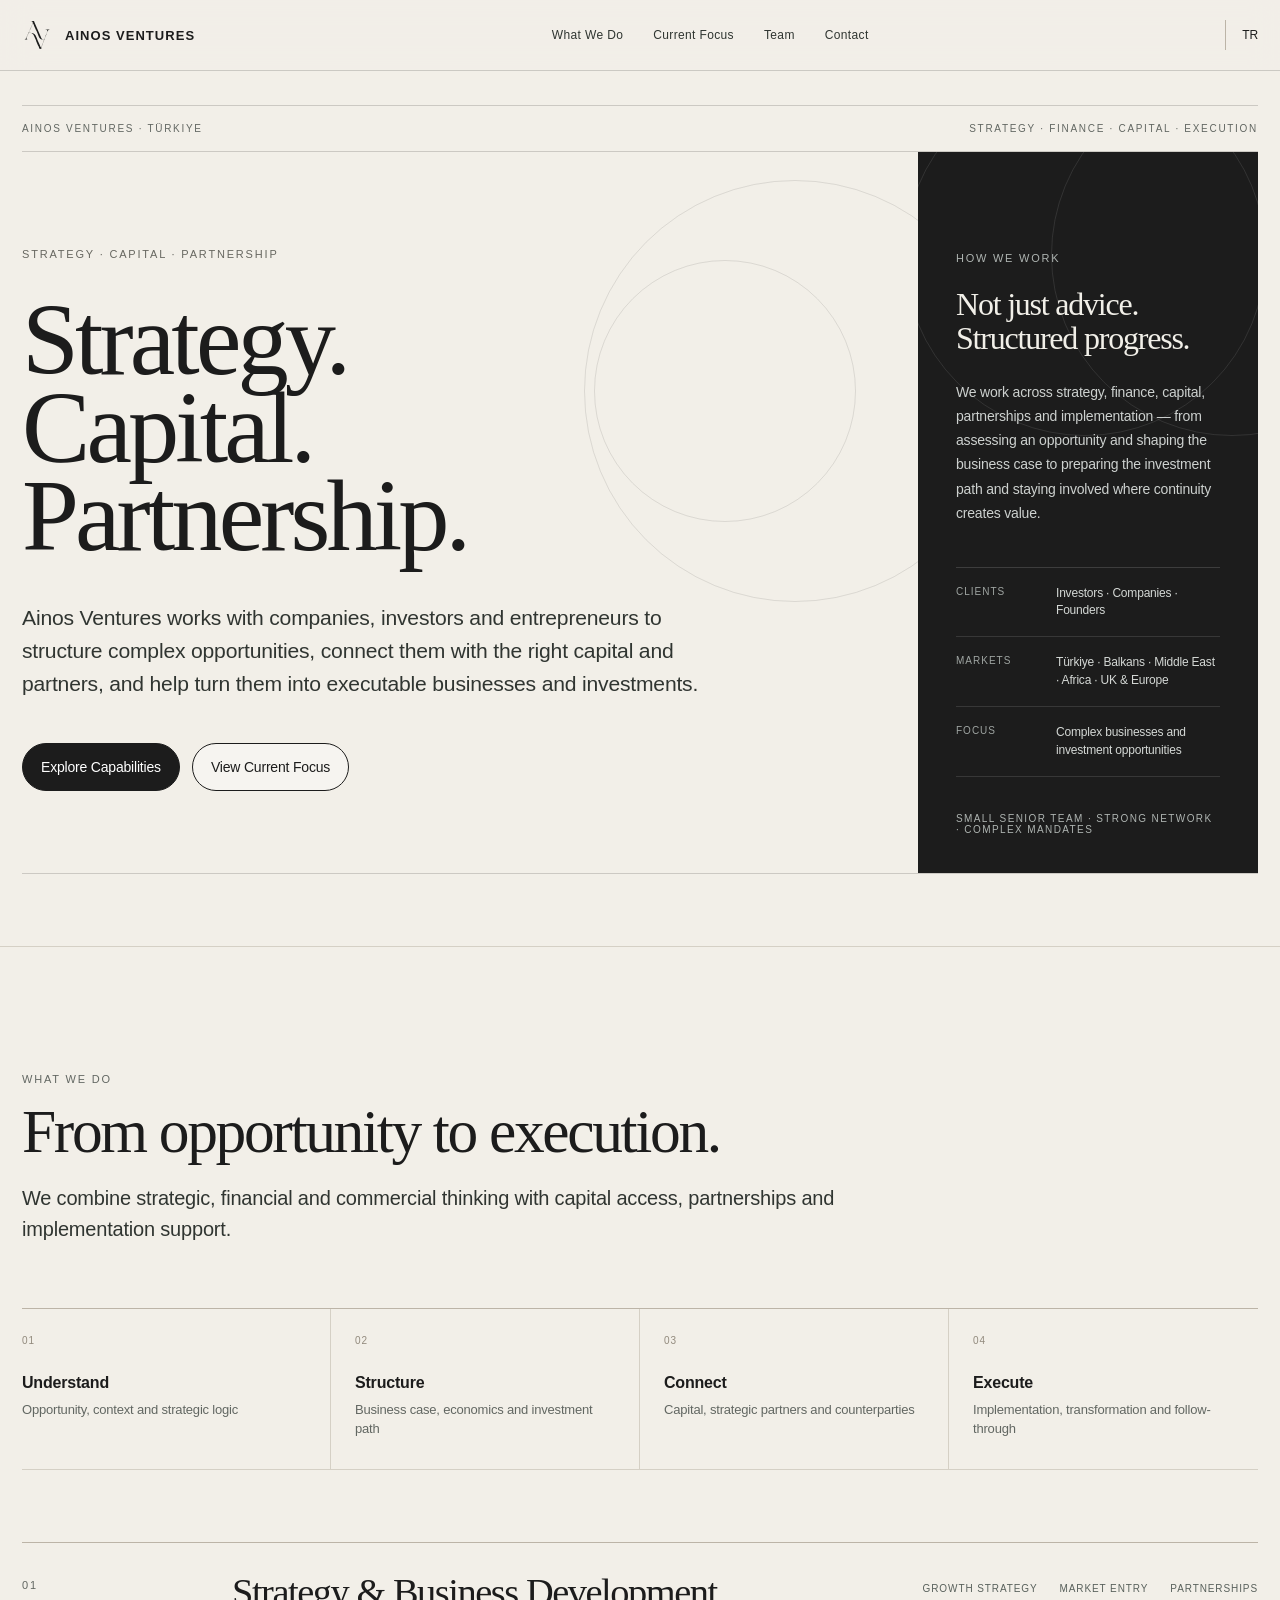
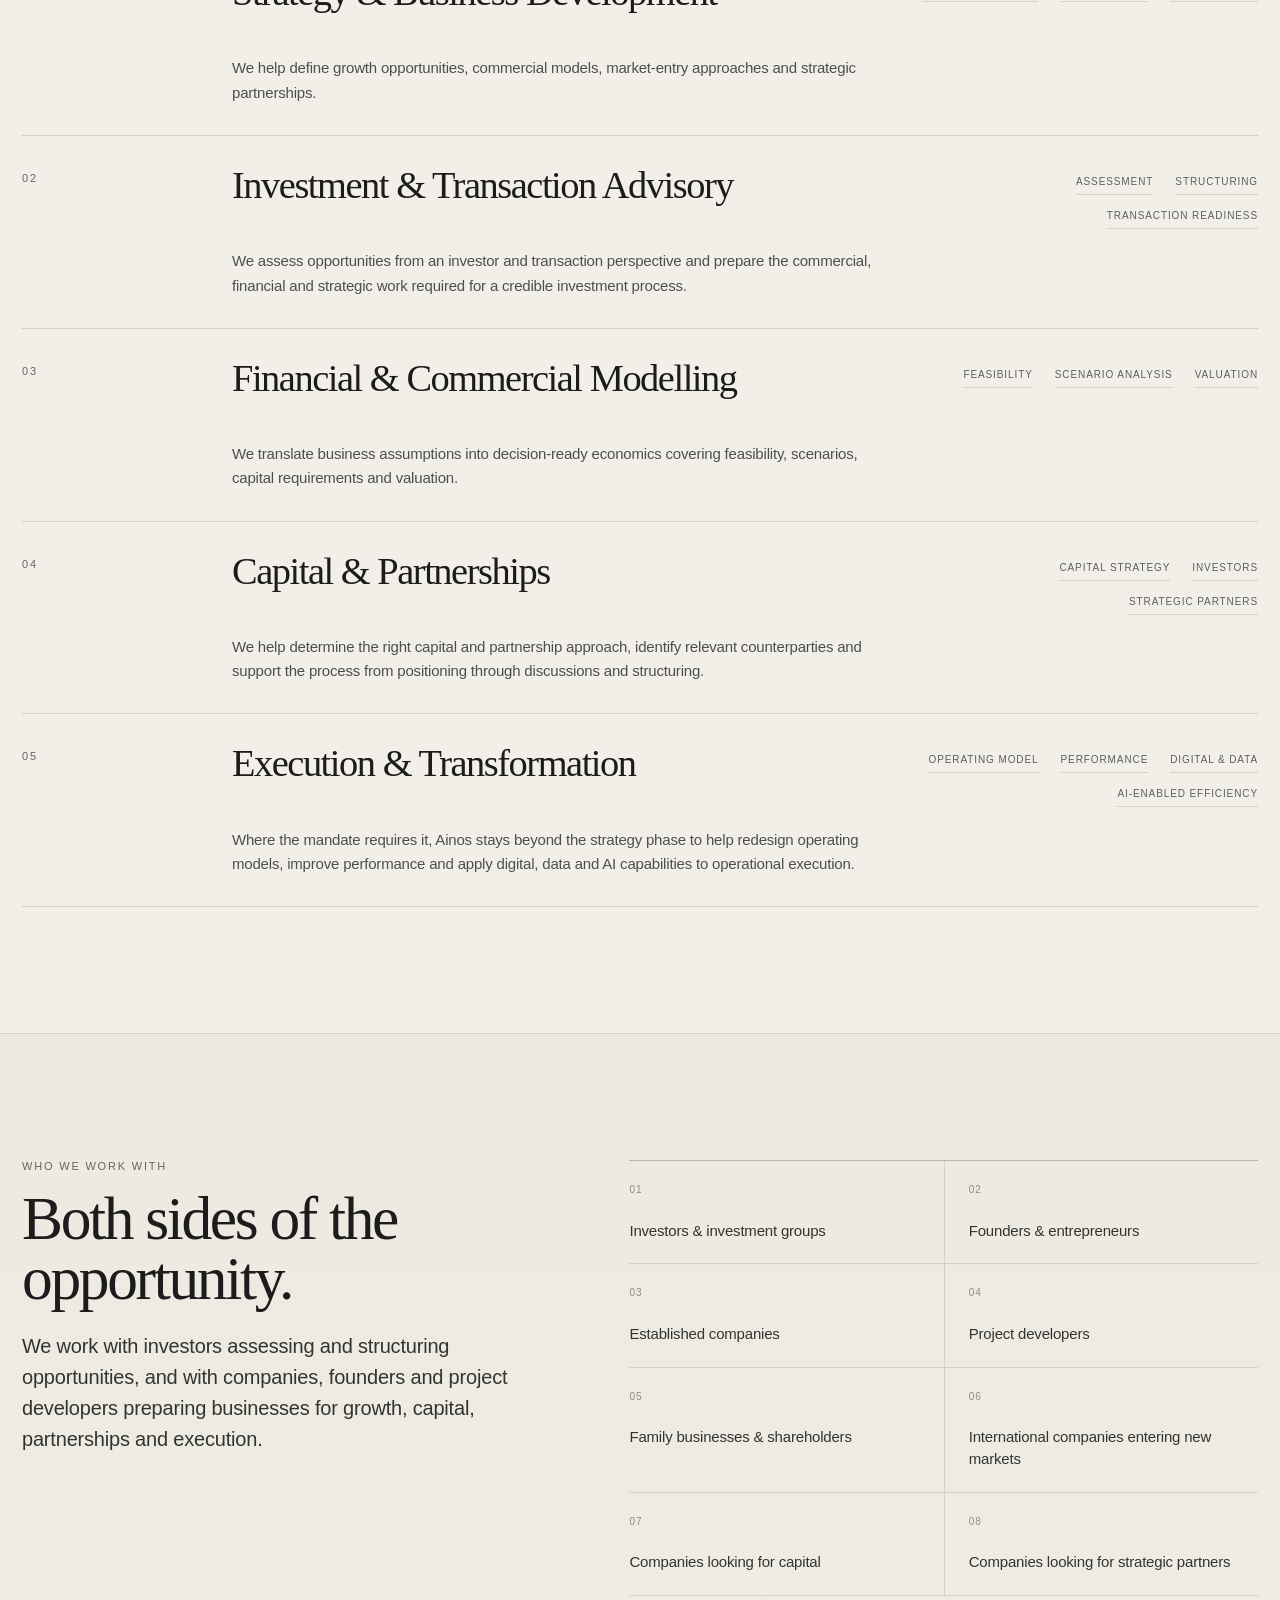
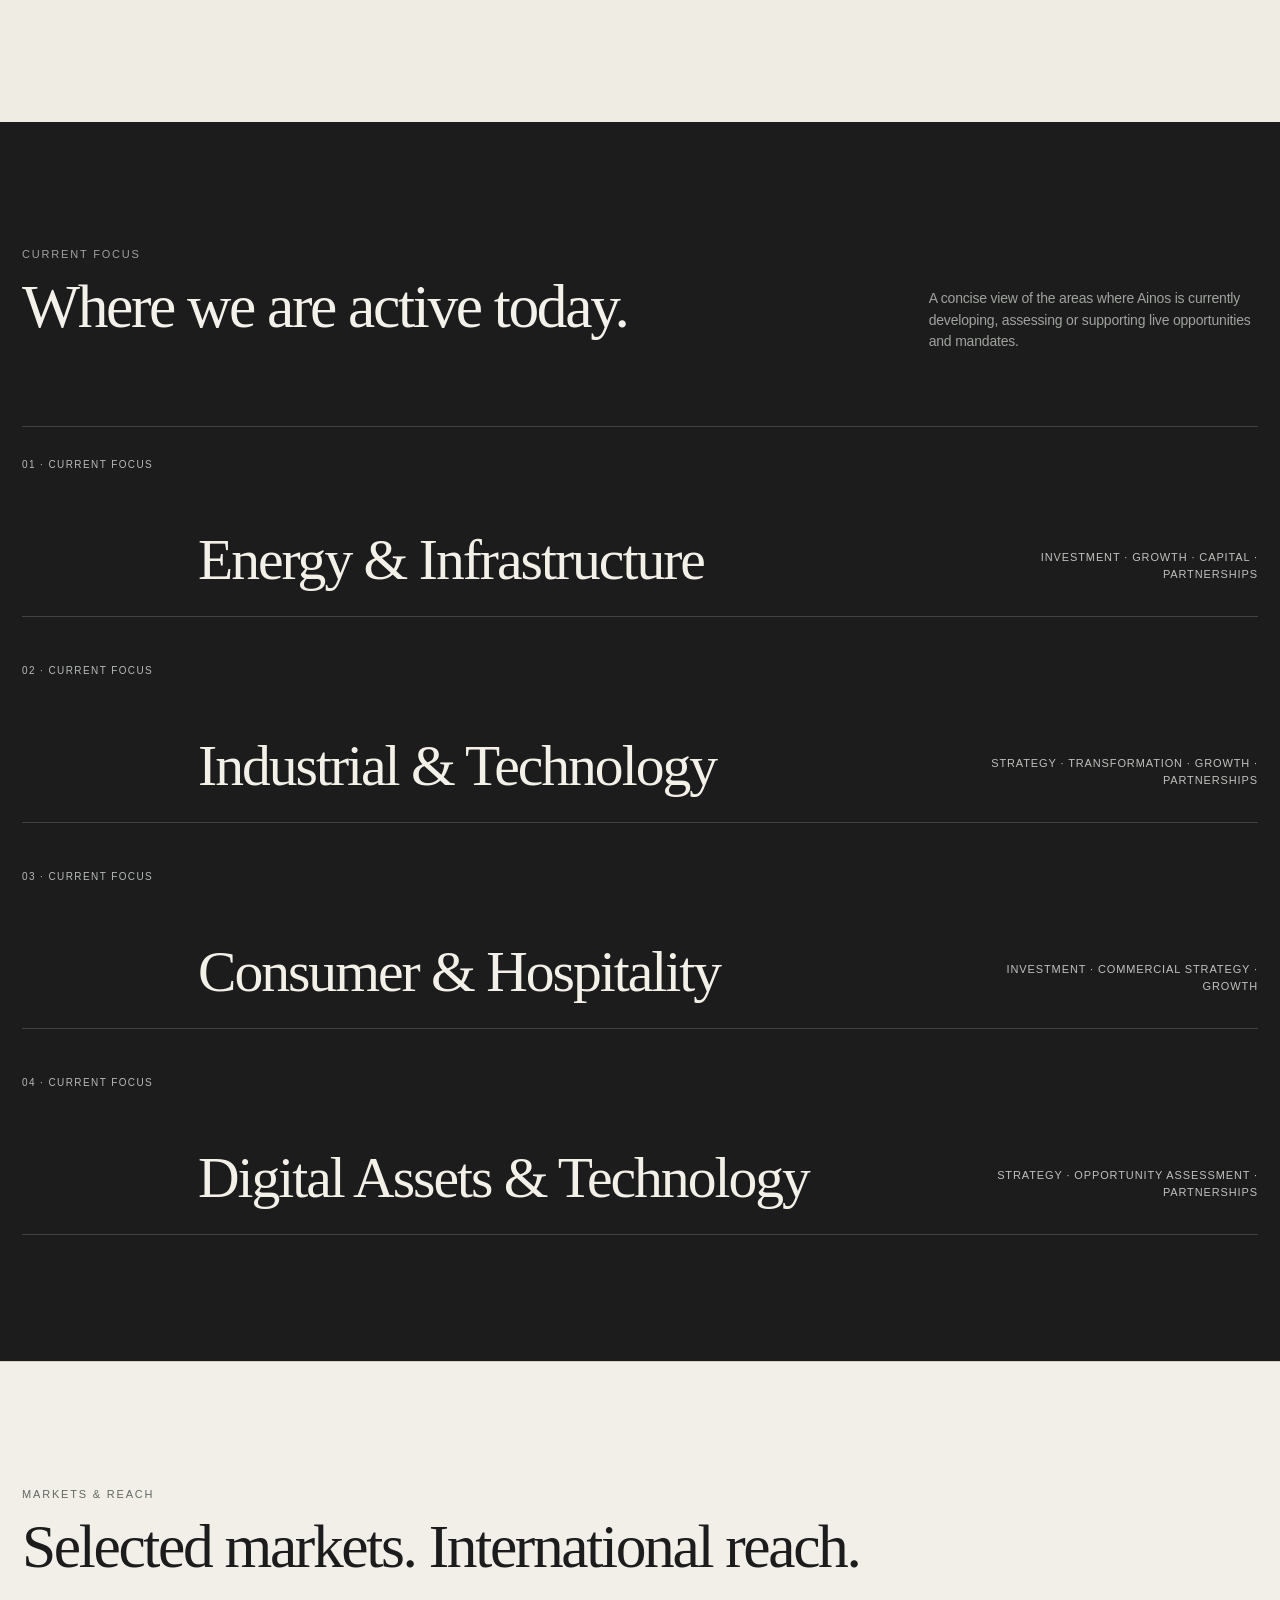
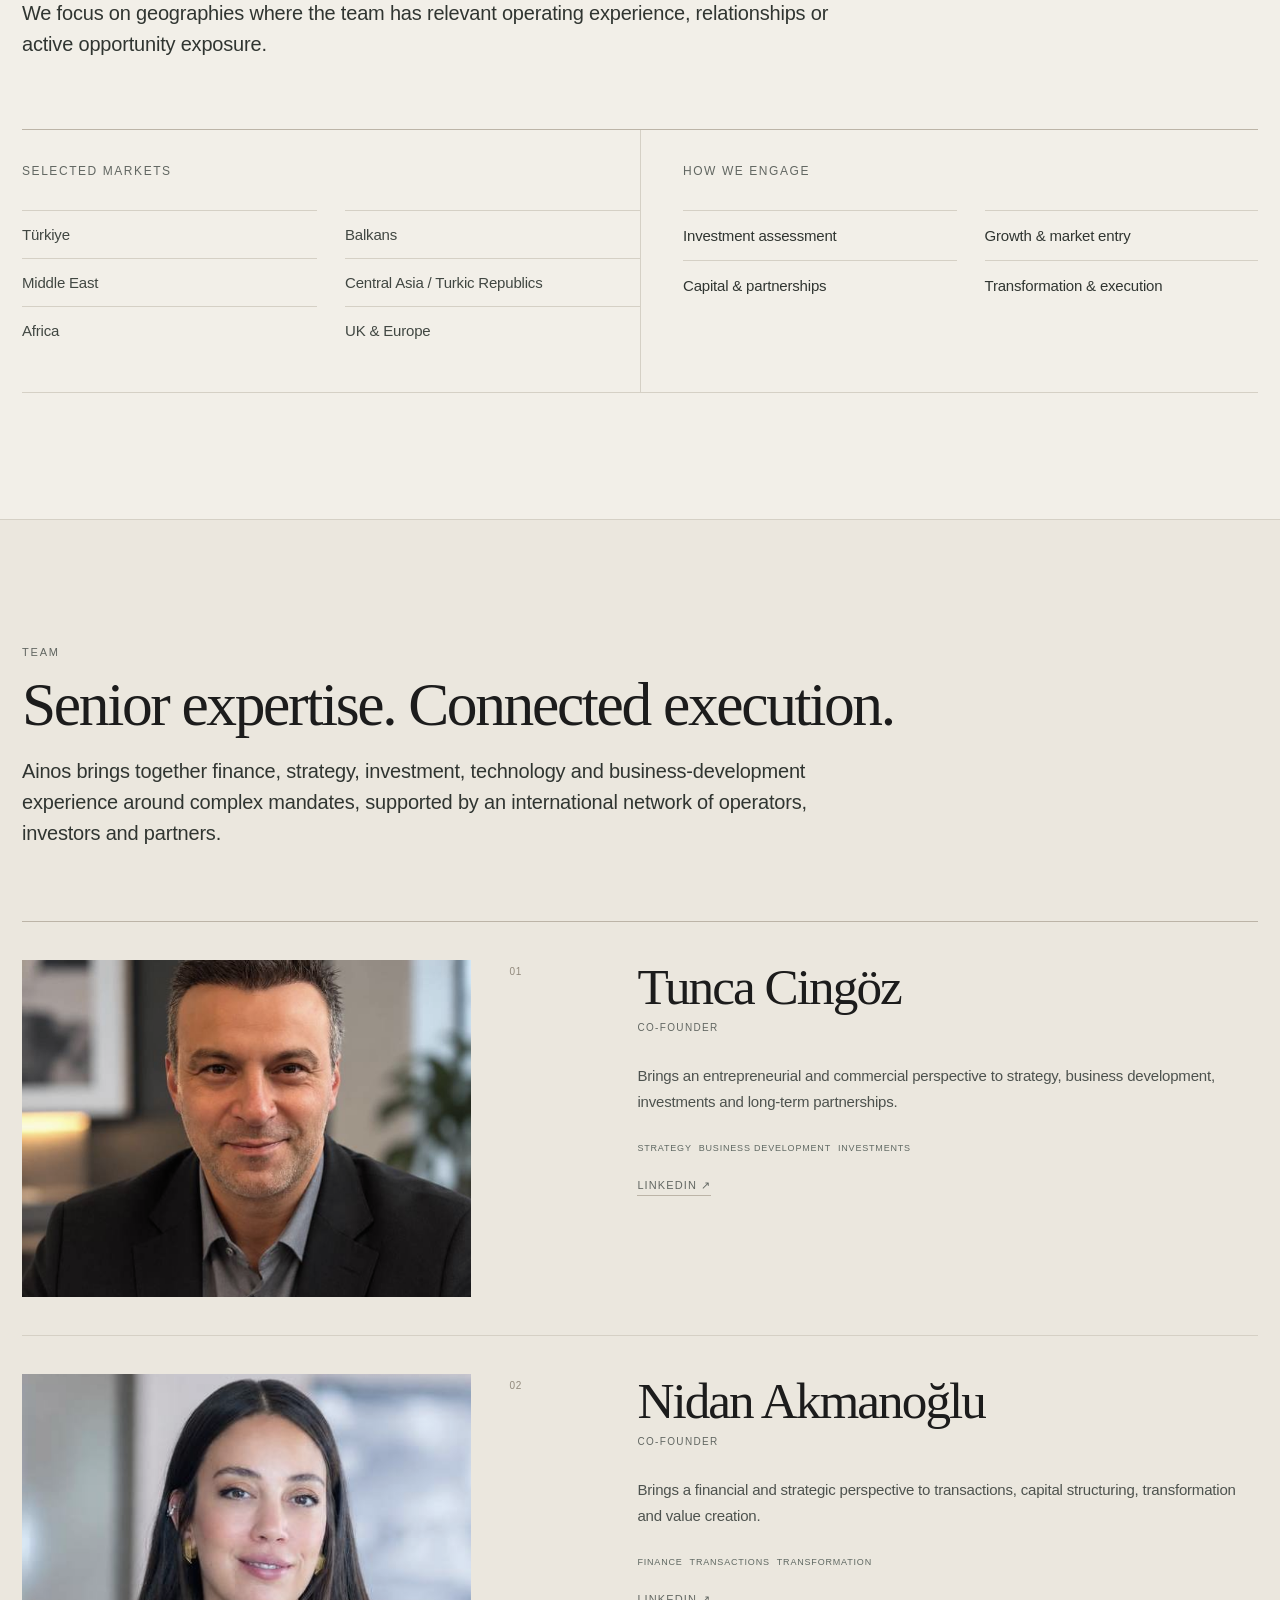
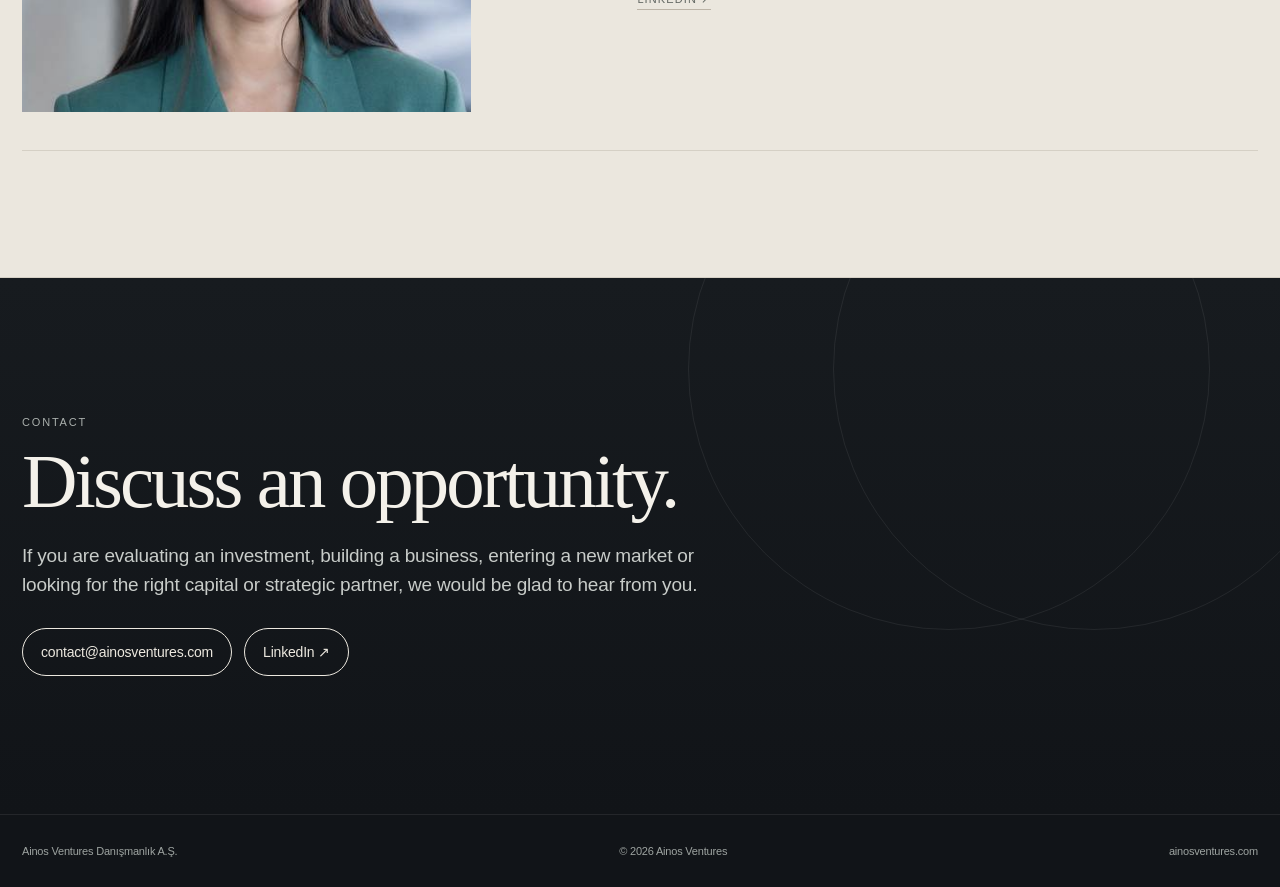
==== en/index.html @ 5a081774 "fix: harden text contrast and accessible labels" ====
<!DOCTYPE html>
<html lang="en">
<head>
  <meta charset="UTF-8">
  <meta name="viewport" content="width=device-width,initial-scale=1.0">
  <title>Ainos Ventures — Strategy. Capital. Partnership.</title>
  <meta name="description" content="Ainos Ventures works with companies, investors and entrepreneurs across strategy, investment, capital, partnerships and execution.">
  <meta name="theme-color" content="#f2efe8">
  <link rel="canonical" href="https://ainosventures.com/en/">
  <link rel="alternate" hreflang="en" href="https://ainosventures.com/en/">
  <link rel="alternate" hreflang="tr" href="https://ainosventures.com/tr/">
  <link rel="alternate" hreflang="x-default" href="https://ainosventures.com/en/">
  <link rel="icon" href="/assets/images/favicon.svg" type="image/svg+xml">
  <meta property="og:title" content="Ainos Ventures — Strategy. Capital. Partnership.">
  <meta property="og:description" content="Strategy, investment, capital, partnerships and execution — from opportunity to implementation.">
  <meta property="og:type" content="website">
  <meta property="og:url" content="https://ainosventures.com/en/">
  <meta property="og:site_name" content="Ainos Ventures">
  <meta property="og:locale" content="en_US">
  <meta property="og:locale:alternate" content="tr_TR">
  <meta property="og:image" content="https://ainosventures.com/assets/images/ainos-social-card.png">
  <meta property="og:image:type" content="image/png">
  <meta property="og:image:width" content="1200">
  <meta property="og:image:height" content="630">
  <meta property="og:image:alt" content="Ainos Ventures — Strategy. Capital. Partnership.">
  <meta name="twitter:card" content="summary_large_image">
  <meta name="twitter:image" content="https://ainosventures.com/assets/images/ainos-social-card.png">
  <meta name="twitter:image:alt" content="Ainos Ventures — Strategy. Capital. Partnership.">
  <link rel="stylesheet" href="/assets/css/styles.css">
  <link rel="stylesheet" href="/assets/css/site-enhancements.css">
  <link rel="stylesheet" href="/assets/css/team-tuning.css">
  <script defer src="/assets/js/main.js"></script>
</head>
<body itemscope itemtype="https://schema.org/Organization" itemid="https://ainosventures.com/#organization">
<link itemprop="url" href="https://ainosventures.com/">
<a class="skip-link" href="#main-content">Skip to main content</a>
<header class="nav">
  <div class="wrap nav-inner">
    <a class="brand" href="/en/" aria-label="Ainos Ventures home"><span class="mark" aria-hidden="true"><img class="brand-mark-img" itemprop="logo" src="/assets/images/ainos-monogram.svg" alt=""></span><span class="brand-name" itemprop="name">AINOS VENTURES</span></a>
    <nav class="nav-links" aria-label="Primary navigation">
      <a href="#what">What We Do</a><a href="#focus">Current Focus</a><a href="#team">Team</a><a href="#contact">Contact</a>
    </nav>
    <a class="lang-link" href="/tr/" hreflang="tr" lang="tr" aria-label="TR — Türkçeye geç">TR</a>
  </div>
</header>
<main id="main-content">
  <section class="hero">
    <div class="wrap hero-shell">
      <div class="hero-topline"><span>Ainos Ventures · Türkiye</span><span>Strategy · Finance · Capital · Execution</span></div>
      <div class="hero-grid">
        <div class="hero-main">
          <div class="eyebrow">Strategy · Capital · Partnership</div>
          <h1 class="serif">Strategy.<br>Capital.<br>Partnership.</h1>
          <p class="hero-copy">Ainos Ventures works with companies, investors and entrepreneurs to structure complex opportunities, connect them with the right capital and partners, and help turn them into executable businesses and investments.</p>
          <div class="actions"><a class="btn primary" href="#what">Explore Capabilities</a><a class="btn ghost" href="#focus">View Current Focus</a></div>
        </div>
        <aside class="hero-side">
          <div class="side-content">
            <div class="side-label">How we work</div>
            <h2 class="side-title serif">Not just advice. Structured progress.</h2>
            <p class="side-copy">We work across strategy, finance, capital, partnerships and implementation — from assessing an opportunity and shaping the business case to preparing the investment path and staying involved where continuity creates value.</p>
            <div class="side-facts">
              <div class="side-fact"><span>Clients</span><span>Investors · Companies · Founders</span></div>
              <div class="side-fact"><span>Markets</span><span>Türkiye · Balkans · Middle East · Africa · UK & Europe</span></div>
              <div class="side-fact"><span>Focus</span><span>Complex businesses and investment opportunities</span></div>
            </div>
          </div>
          <div class="side-foot">Small senior team · strong network · complex mandates</div>
        </aside>
      </div>
    </div>
  </section>

  <section id="what">
    <div class="wrap">
      <div class="section-kicker">What we do</div>
      <h2 class="serif">From opportunity to execution.</h2>
      <p class="lead">We combine strategic, financial and commercial thinking with capital access, partnerships and implementation support.</p>
      <div class="model reveal">
        <div class="model-step"><div class="no">01</div><b>Understand</b><span>Opportunity, context and strategic logic</span></div>
        <div class="model-step"><div class="no">02</div><b>Structure</b><span>Business case, economics and investment path</span></div>
        <div class="model-step"><div class="no">03</div><b>Connect</b><span>Capital, strategic partners and counterparties</span></div>
        <div class="model-step"><div class="no">04</div><b>Execute</b><span>Implementation, transformation and follow-through</span></div>
      </div>
      <div class="cap-grid">
        <article class="cap reveal"><div><div class="section-kicker">01</div><h3>Strategy & Business Development</h3><p>We help define growth opportunities, commercial models, market-entry approaches and strategic partnerships.</p></div><div class="tags"><span class="tag">Growth Strategy</span><span class="tag">Market Entry</span><span class="tag">Partnerships</span></div></article>
        <article class="cap reveal"><div><div class="section-kicker">02</div><h3>Investment & Transaction Advisory</h3><p>We assess opportunities from an investor and transaction perspective and prepare the commercial, financial and strategic work required for a credible investment process.</p></div><div class="tags"><span class="tag">Assessment</span><span class="tag">Structuring</span><span class="tag">Transaction Readiness</span></div></article>
        <article class="cap reveal"><div><div class="section-kicker">03</div><h3>Financial & Commercial Modelling</h3><p>We translate business assumptions into decision-ready economics covering feasibility, scenarios, capital requirements and valuation.</p></div><div class="tags"><span class="tag">Feasibility</span><span class="tag">Scenario Analysis</span><span class="tag">Valuation</span></div></article>
        <article class="cap reveal"><div><div class="section-kicker">04</div><h3>Capital & Partnerships</h3><p>We help determine the right capital and partnership approach, identify relevant counterparties and support the process from positioning through discussions and structuring.</p></div><div class="tags"><span class="tag">Capital Strategy</span><span class="tag">Investors</span><span class="tag">Strategic Partners</span></div></article>
        <article class="cap full reveal"><div><div class="section-kicker">05</div><h3>Execution & Transformation</h3><p>Where the mandate requires it, Ainos stays beyond the strategy phase to help redesign operating models, improve performance and apply digital, data and AI capabilities to operational execution.</p></div><div class="tags"><span class="tag">Operating Model</span><span class="tag">Performance</span><span class="tag">Digital & Data</span><span class="tag">AI-enabled Efficiency</span></div></article>
      </div>
    </div>
  </section>

  <section class="soft-section">
    <div class="wrap dual">
      <div>
        <div class="section-kicker">Who we work with</div>
        <h2 class="serif">Both sides of the opportunity.</h2>
        <p class="lead">We work with investors assessing and structuring opportunities, and with companies, founders and project developers preparing businesses for growth, capital, partnerships and execution.</p>
      </div>
      <div class="audience-grid">
        <div class="audience reveal"><span class="audience-index">01</span>Investors & investment groups</div>
        <div class="audience reveal"><span class="audience-index">02</span>Founders & entrepreneurs</div>
        <div class="audience reveal"><span class="audience-index">03</span>Established companies</div>
        <div class="audience reveal"><span class="audience-index">04</span>Project developers</div>
        <div class="audience reveal"><span class="audience-index">05</span>Family businesses & shareholders</div>
        <div class="audience reveal"><span class="audience-index">06</span>International companies entering new markets</div>
        <div class="audience reveal"><span class="audience-index">07</span>Companies looking for capital</div>
        <div class="audience reveal"><span class="audience-index">08</span>Companies looking for strategic partners</div>
      </div>
    </div>
  </section>

  <section id="focus">
    <div class="wrap">
      <div class="section-head">
        <div><div class="section-kicker">Current Focus</div><h2 class="serif">Where we are active today.</h2></div>
        <p class="section-note">A concise view of the areas where Ainos is currently developing, assessing or supporting live opportunities and mandates.</p>
      </div>
      <div class="work-grid current-focus-grid">
        <article class="work focus-card reveal"><div class="work-topline"><div class="work-meta">01 · Current Focus</div></div><div><h3 class="focus-title serif">Energy & Infrastructure</h3></div><div class="work-role">Investment · growth · capital · partnerships</div></article>
        <article class="work focus-card reveal"><div class="work-topline"><div class="work-meta">02 · Current Focus</div></div><div><h3 class="focus-title serif">Industrial & Technology</h3></div><div class="work-role">Strategy · transformation · growth · partnerships</div></article>
        <article class="work focus-card reveal"><div class="work-topline"><div class="work-meta">03 · Current Focus</div></div><div><h3 class="focus-title serif">Consumer & Hospitality</h3></div><div class="work-role">Investment · commercial strategy · growth</div></article>
        <article class="work focus-card reveal"><div class="work-topline"><div class="work-meta">04 · Current Focus</div></div><div><h3 class="focus-title serif">Digital Assets & Technology</h3></div><div class="work-role">Strategy · opportunity assessment · partnerships</div></article>
      </div>
    </div>
  </section>

  <section>
    <div class="wrap">
      <div class="section-kicker">Markets & reach</div>
      <h2 class="serif">Selected markets. International reach.</h2>
      <p class="lead">We focus on geographies where the team has relevant operating experience, relationships or active opportunity exposure.</p>
      <div class="focus-grid">
        <div class="panel reveal"><div class="panel-title">Selected markets</div><div class="pills"><span class="pill">Türkiye</span><span class="pill">Balkans</span><span class="pill">Middle East</span><span class="pill">Central Asia / Turkic Republics</span><span class="pill">Africa</span><span class="pill">UK & Europe</span></div></div>
        <div class="panel reveal"><div class="panel-title">How we engage</div><div class="focus-list"><div>Investment assessment</div><div>Growth & market entry</div><div>Capital & partnerships</div><div>Transformation & execution</div></div></div>
      </div>
    </div>
  </section>

  <section id="team" class="soft-section">
    <div class="wrap">
      <div class="section-kicker">Team</div>
      <h2 class="serif">Senior expertise. Connected execution.</h2>
      <p class="lead">Ainos brings together finance, strategy, investment, technology and business-development experience around complex mandates, supported by an international network of operators, investors and partners.</p>
      <div class="team-grid team-grid-two">
        <article class="person reveal">
          <div class="person-photo-wrap"><img class="person-photo" src="/assets/images/tunca-web.jpg" alt="" loading="lazy" decoding="async" width="600" height="800" data-person="Tunca Cingöz"></div>
          <div class="person-no">01</div><h3 class="serif">Tunca Cingöz</h3><div class="person-role">Co-Founder</div><p>Brings an entrepreneurial and commercial perspective to strategy, business development, investments and long-term partnerships.</p><div class="person-tags"><span class="person-tag">Strategy</span><span class="person-tag">Business Development</span><span class="person-tag">Investments</span></div>
          <a class="person-link" href="https://www.linkedin.com/in/tunca-cingöz-429592a/" target="_blank" rel="noopener noreferrer" aria-label="Tunca Cingöz LinkedIn profile, opens in a new tab">LinkedIn ↗</a>
        </article>
        <article class="person reveal">
          <div class="person-photo-wrap"><img class="person-photo" src="/assets/images/nidan-web.jpg" alt="" loading="lazy" decoding="async" width="600" height="784" data-person="Nidan Akmanoğlu"></div>
          <div class="person-no">02</div><h3 class="serif">Nidan Akmanoğlu</h3><div class="person-role">Co-Founder</div><p>Brings a financial and strategic perspective to transactions, capital structuring, transformation and value creation.</p><div class="person-tags"><span class="person-tag">Finance</span><span class="person-tag">Transactions</span><span class="person-tag">Transformation</span></div>
          <a class="person-link" href="https://www.linkedin.com/in/nidan-akmanoglu-163b6918/" target="_blank" rel="noopener noreferrer" aria-label="Nidan Akmanoğlu LinkedIn profile, opens in a new tab">LinkedIn ↗</a>
        </article>
      </div>
    </div>
  </section>

  <section id="contact" class="contact">
    <div class="wrap">
      <div class="section-kicker">Contact</div>
      <h2 class="serif">Discuss an opportunity.</h2>
      <p>If you are evaluating an investment, building a business, entering a new market or looking for the right capital or strategic partner, we would be glad to hear from you.</p>
      <div class="contact-actions">
        <a class="btn" itemprop="email" href="mailto:contact@ainosventures.com">contact@ainosventures.com</a>
        <a class="btn company-link" itemprop="sameAs" href="https://www.linkedin.com/company/ainos-ventures/" target="_blank" rel="noopener noreferrer" aria-label="Open Ainos Ventures on LinkedIn in a new tab">LinkedIn ↗</a>
      </div>
    </div>
  </section>
</main>
<footer><div class="wrap footer-inner"><span itemprop="legalName">Ainos Ventures Danışmanlık A.Ş.</span><span>© <span data-current-year></span> Ainos Ventures</span><span>ainosventures.com</span></div></footer>
</body>
</html>
---- assets/css/styles.css ----
:root{
  --bg:#f2efe8;
  --bg-soft:#ebe7de;
  --paper:#f8f6f1;
  --paper-2:#f5f2eb;
  --ink:#111417;
  --text:#303531;
  --muted:#6d726d;
  --line:#d5d0c5;
  --line-strong:#bcb4a7;
  --sage:#647168;
  --sage-soft:#dce2dc;
  --stone:#928a7d;
  --dark:#171b1f;
  --dark-2:#22282d;
  --light:#f5f2eb;
  --max:1240px;
  --radius-xl:32px;
  --radius-lg:24px;
  --radius-md:16px;
  --shadow:0 18px 44px rgba(17,20,23,.055);
}
*{box-sizing:border-box}
html{scroll-behavior:smooth}
body{
  margin:0;
  background:var(--bg);
  color:var(--ink);
  font-family:Inter,ui-sans-serif,-apple-system,BlinkMacSystemFont,"Segoe UI",Arial,sans-serif;
  letter-spacing:-.012em;
  -webkit-font-smoothing:antialiased;
  text-rendering:optimizeLegibility;
}
a{color:inherit;text-decoration:none}
button,input,textarea{font:inherit}
img{max-width:100%;display:block}
::selection{background:var(--sage-soft);color:var(--ink)}
.wrap{width:min(calc(100% - 44px),var(--max));margin:0 auto}
.serif{font-family:"Iowan Old Style","Palatino Linotype","Book Antiqua",Georgia,serif;letter-spacing:-.038em}

.nav{
  position:sticky;top:0;z-index:100;
  backdrop-filter:blur(18px);
  -webkit-backdrop-filter:blur(18px);
  background:rgba(242,239,232,.86);
  border-bottom:1px solid rgba(17,20,23,.08)
}
.nav-inner{min-height:76px;display:flex;align-items:center;justify-content:space-between;gap:24px}
.brand{display:flex;align-items:center;gap:14px;font-weight:720;letter-spacing:.032em}
.brand-name{font-size:14px}
.mark{width:36px;height:23px;position:relative;display:inline-block;flex:0 0 auto}
.mark:before,.mark:after{content:"";position:absolute;top:1px;width:21px;height:21px;border-radius:50%;border:1.5px solid var(--ink)}
.mark:before{left:0}.mark:after{right:0}
.nav-links{display:flex;align-items:center;gap:25px;font-size:13px;color:var(--text)}
.nav-links a{position:relative;padding:5px 0}
.nav-links a:after{content:"";position:absolute;left:0;bottom:-7px;width:100%;height:1px;background:var(--ink);transform:scaleX(0);transform-origin:left;transition:transform .2s ease}
.nav-links a:hover:after{transform:scaleX(1)}
.lang-link{border:1px solid var(--line);padding:8px 11px;border-radius:999px;font-size:12px;background:rgba(255,255,255,.34);transition:.2s ease}
.lang-link:hover{background:rgba(255,255,255,.8)}

.hero{padding:36px 0 48px;border-top:0}
.hero-shell{border:1px solid rgba(17,20,23,.08);border-radius:var(--radius-xl);overflow:hidden;background:linear-gradient(155deg,rgba(255,255,255,.40),rgba(255,255,255,.08));box-shadow:var(--shadow)}
.hero-topline{display:flex;justify-content:space-between;gap:16px;padding:15px 24px;border-bottom:1px solid rgba(17,20,23,.08);font-size:11px;color:var(--muted);text-transform:uppercase;letter-spacing:.145em}
.hero-grid{display:grid;grid-template-columns:1.19fr .81fr;min-height:720px}
.hero-main{padding:72px 62px 62px;background:radial-gradient(circle at 82% 12%,rgba(220,226,220,.78),rgba(220,226,220,0) 35%);display:flex;flex-direction:column;justify-content:center}
.eyebrow,.section-kicker{font-size:11px;text-transform:uppercase;letter-spacing:.165em;color:var(--muted)}
.eyebrow{margin-bottom:25px}
h1{font-size:clamp(54px,7vw,98px);line-height:.91;font-weight:500;margin:0;max-width:850px}
.hero-copy{font-size:clamp(18px,2vw,24px);line-height:1.48;color:var(--text);max-width:760px;margin:34px 0 0}
.actions{display:flex;gap:12px;flex-wrap:wrap;margin-top:36px;align-items:center}
.btn{min-height:48px;padding:0 18px;border-radius:999px;border:1px solid var(--ink);display:inline-flex;align-items:center;justify-content:center;font-size:14px;transition:transform .18s ease,background .18s ease,color .18s ease}
.btn:hover{transform:translateY(-1px)}
.btn.primary{background:var(--ink);color:#fff}
.btn.ghost{background:rgba(255,255,255,.34)}
.hero-side{background:linear-gradient(180deg,var(--dark),var(--dark-2));color:#f1efe8;padding:34px 30px;position:relative;overflow:hidden;display:flex;flex-direction:column;justify-content:space-between}
.hero-side:before,.hero-side:after{content:"";position:absolute;top:104px;width:300px;height:300px;border-radius:50%;border:1px solid rgba(255,255,255,.11)}
.hero-side:before{right:-62px}.hero-side:after{right:50px}
.side-content,.side-foot{position:relative;z-index:2}
.side-label{font-size:11px;text-transform:uppercase;letter-spacing:.16em;color:#aeb4b1;margin-bottom:14px}
.side-title{font-size:30px;line-height:1.06;margin:0 0 18px;font-weight:500;max-width:330px}
.side-copy{font-size:15px;line-height:1.62;color:#cdd1cf;max-width:390px}
.side-facts{margin-top:34px;border-top:1px solid rgba(255,255,255,.15)}
.side-fact{display:grid;grid-template-columns:100px 1fr;gap:14px;padding:14px 0;border-bottom:1px solid rgba(255,255,255,.12);font-size:12px;line-height:1.45}
.side-fact span:first-child{color:#9fa5a2;text-transform:uppercase;letter-spacing:.1em;font-size:10px}
.side-fact span:last-child{color:#d4d8d5}
.side-foot{font-size:10px;text-transform:uppercase;letter-spacing:.14em;color:#aeb4b1;margin-top:28px}

section{padding:108px 0;border-top:1px solid var(--line)}
.section-kicker{margin-bottom:16px}
h2{font-size:clamp(40px,4.8vw,66px);line-height:.98;font-weight:500;margin:0 0 22px;max-width:980px}
.lead{font-size:20px;line-height:1.56;color:var(--text);max-width:860px;margin:0}
.section-head{display:grid;grid-template-columns:minmax(0,1fr) minmax(240px,.38fr);gap:40px;align-items:end}
.section-note{font-size:13px;line-height:1.55;color:var(--muted);margin:0 0 5px}

.model{margin-top:54px;display:grid;grid-template-columns:repeat(4,1fr);gap:8px;padding:8px;border:1px solid var(--line);border-radius:24px;background:rgba(255,255,255,.34)}
.model-step{padding:22px 18px;border-radius:18px;background:rgba(255,255,255,.47);min-height:132px;position:relative;border:1px solid rgba(17,20,23,.035)}
.model-step .no{font-size:10px;color:var(--stone);margin-bottom:16px;letter-spacing:.1em}
.model-step b{display:block;margin-bottom:8px;font-size:16px}
.model-step span{font-size:13px;line-height:1.45;color:var(--muted)}

.cap-grid{display:grid;grid-template-columns:repeat(12,1fr);gap:14px;margin-top:54px}
.cap{grid-column:span 6;background:var(--paper);border:1px solid var(--line);border-radius:24px;padding:29px;min-height:258px;display:flex;flex-direction:column;justify-content:space-between;box-shadow:0 10px 28px rgba(17,20,23,.025)}
.cap.full{grid-column:1/-1;min-height:230px}
.cap h3{font-size:25px;line-height:1.07;margin:26px 0 12px;letter-spacing:-.032em}
.cap p{font-size:15px;line-height:1.62;color:#4b504c;margin:0;max-width:660px}
.tags{display:flex;flex-wrap:wrap;gap:8px;margin-top:25px}
.tag{font-size:10px;text-transform:uppercase;letter-spacing:.09em;border:1px solid var(--line);border-radius:999px;padding:8px 10px;background:#fff;color:#59615c}

.soft-section{background:linear-gradient(180deg,rgba(235,231,222,.72),rgba(235,231,222,.38))}
.dual{display:grid;grid-template-columns:.92fr 1.08fr;gap:72px;align-items:start}
.audience-grid{display:grid;grid-template-columns:repeat(2,1fr);gap:10px}
.audience{padding:18px 17px;border:1px solid rgba(17,20,23,.07);border-top-color:var(--line-strong);border-radius:15px;background:rgba(255,255,255,.28);font-size:14px;line-height:1.45;color:var(--text)}
.audience-index{display:block;font-size:10px;color:var(--stone);letter-spacing:.09em;margin-bottom:14px}

.work-grid{display:grid;grid-template-columns:repeat(3,1fr);gap:16px;margin-top:54px}
.work{background:linear-gradient(180deg,var(--dark),#20252a);color:#f3f0e8;border-radius:26px;padding:28px;min-height:392px;display:flex;flex-direction:column;justify-content:space-between;box-shadow:0 18px 38px rgba(17,20,23,.08)}
.work-topline{display:flex;justify-content:space-between;gap:12px;align-items:start}
.work-meta{font-size:10px;letter-spacing:.14em;text-transform:uppercase;color:#b7bcb8;line-height:1.5}
.work-status{font-size:9px;letter-spacing:.1em;text-transform:uppercase;border:1px solid rgba(255,255,255,.18);padding:6px 8px;border-radius:999px;color:#bfc4c1;white-space:nowrap}
.work-metric{font-size:43px;letter-spacing:-.05em;margin:32px 0 15px;line-height:1}
.work p{font-size:15px;line-height:1.58;color:#d5d8d4;margin:0}
.work-role{padding-top:18px;border-top:1px solid rgba(255,255,255,.14);font-size:12px;line-height:1.55;color:#bcc2bf}
.work-role b{display:block;color:#eef0ed;font-size:10px;text-transform:uppercase;letter-spacing:.1em;margin-bottom:8px;font-weight:500}

.focus-grid{display:grid;grid-template-columns:1fr 1fr;gap:18px;margin-top:52px}
.panel{border:1px solid var(--line);border-radius:24px;padding:28px;background:rgba(255,255,255,.30)}
.panel-title{font-size:12px;text-transform:uppercase;letter-spacing:.13em;color:var(--muted);margin-bottom:24px}
.pills{display:flex;flex-wrap:wrap;gap:10px}
.pill{padding:11px 14px;border:1px solid var(--line);border-radius:999px;background:#fff;font-size:13px;color:#414742}
.focus-list{display:grid;grid-template-columns:1fr 1fr;gap:0 22px}
.focus-list div{padding:15px 0;border-top:1px solid var(--line);font-size:14px;color:var(--text)}

.team-grid{display:grid;grid-template-columns:repeat(3,1fr);gap:16px;margin-top:50px}
.person{background:var(--paper);border:1px solid var(--line);border-radius:23px;padding:26px;min-height:295px;display:flex;flex-direction:column;box-shadow:0 10px 28px rgba(17,20,23,.025)}
.person-no{font-size:10px;color:var(--stone);letter-spacing:.09em;margin-bottom:42px}
.person h3{font-size:27px;line-height:1.05;margin:0 0 7px;font-weight:500}
.person-role{font-size:10px;text-transform:uppercase;letter-spacing:.135em;color:var(--muted);margin-bottom:24px}
.person p{font-size:14px;line-height:1.63;color:#4d524e;margin:0}
.person-tags{margin-top:auto;padding-top:24px;display:flex;gap:7px;flex-wrap:wrap}
.person-tag{font-size:9px;text-transform:uppercase;letter-spacing:.09em;color:#5f6862}
.network-note{margin-top:18px;font-size:12px;line-height:1.55;color:var(--muted);max-width:760px}

.insight-card{margin-top:50px;border:1px solid var(--line);border-radius:26px;background:linear-gradient(145deg,rgba(255,255,255,.42),rgba(255,255,255,.18));padding:30px;display:grid;grid-template-columns:minmax(0,1fr) auto;gap:34px;align-items:end}
.insight-card h3{font-size:30px;line-height:1.06;font-weight:500;margin:8px 0 12px}
.insight-card p{font-size:15px;line-height:1.6;color:var(--muted);max-width:710px;margin:0}
.insight-badge{font-size:10px;text-transform:uppercase;letter-spacing:.1em;border:1px solid var(--line);padding:9px 11px;border-radius:999px;color:var(--muted);white-space:nowrap}

.contact{background:linear-gradient(180deg,#171b1f,#111418);color:#f4f1ea;padding:120px 0;position:relative;overflow:hidden}
.contact:before,.contact:after{content:"";position:absolute;width:360px;height:360px;border-radius:50%;border:1px solid rgba(255,255,255,.07);top:-90px}
.contact:before{right:-75px}.contact:after{right:70px}
.contact .wrap{position:relative;z-index:2}
.contact .section-kicker{color:#aab0ad}
.contact h2{max-width:850px}
.contact p{max-width:730px;color:#c8ccc9;font-size:19px;line-height:1.56;margin:0}
.contact .btn{border-color:#ece8df;color:#ece8df;margin-top:28px}

footer{background:#111418;color:#9ea4a1;border-top:1px solid rgba(255,255,255,.08)}
.footer-inner{min-height:72px;display:flex;align-items:center;justify-content:space-between;gap:18px;font-size:11px}

.reveal{opacity:0;transform:translateY(12px);transition:opacity .55s ease,transform .55s ease}
.reveal.visible{opacity:1;transform:none}
:focus-visible{outline:2px solid var(--sage);outline-offset:4px;border-radius:4px}

@media(max-width:1040px){
  .hero-grid,.dual,.focus-grid{grid-template-columns:1fr}
  .hero-grid{min-height:auto}
  .hero-side{min-height:390px}
  .section-head{grid-template-columns:1fr}
  .section-note{max-width:700px}
  .work-grid,.team-grid{grid-template-columns:1fr}
  .work{min-height:330px}
  .cap{grid-column:1/-1;min-height:auto}
}
@media(max-width:900px){
  .nav-links{display:none}
  section{padding:88px 0}
  .hero-main{padding:58px 36px 52px}
  .model{grid-template-columns:1fr 1fr}
  .audience-grid{grid-template-columns:1fr 1fr}
}
@media(max-width:650px){
  .wrap{width:min(calc(100% - 28px),var(--max))}
  .nav-inner{min-height:66px}
  .brand-name{font-size:12px}
  .hero{padding-top:20px}
  .hero-topline{padding:13px 16px}
  .hero-topline span:last-child{display:none}
  .hero-main{padding:44px 22px 38px}
  h1{font-size:51px}
  .hero-copy{font-size:18px}
  .hero-side{padding:27px 22px;min-height:340px}
  .model,.audience-grid,.focus-list{grid-template-columns:1fr}
  .person-no{margin-bottom:28px}
  .insight-card{grid-template-columns:1fr}
  .footer-inner{flex-direction:column;justify-content:center;padding:20px 0;text-align:center}
  .actions .btn{width:100%}
}
@media(prefers-reduced-motion:reduce){
  html{scroll-behavior:auto}
  *,*:before,*:after{transition:none!important;animation:none!important}
  .reveal{opacity:1;transform:none}
}
---- assets/css/site-enhancements.css ----
:root{--ink:#1c1c1c;--dark:#1c1c1c;--dark-2:#262624}
[id]{scroll-margin-top:96px}
.hero-main,.hero-side,.cap,.work,.panel,.person>*{min-width:0}
.reveal{opacity:1;transform:none}
html.js .reveal{opacity:0;transform:translateY(12px)}
html.js .reveal.visible{opacity:1;transform:none}
.brand .mark:before,.brand .mark:after{display:none!important}
.brand .mark{width:29px;height:31px;display:grid;place-items:center}
.brand-mark-img{display:block;width:26px;height:28px;object-fit:contain}
.team-grid-two{grid-template-columns:repeat(2,minmax(0,1fr));max-width:960px}
.person{overflow:hidden}
.person-photo-wrap{position:relative;aspect-ratio:4/3;margin:-26px -26px 28px;overflow:hidden;background:var(--bg-soft);border-bottom:1px solid var(--line)}
.person-photo{width:100%;height:100%;object-fit:cover;filter:saturate(.92) contrast(.98);transition:transform .45s ease,filter .45s ease}
.person-photo[data-person='Nidan Akmanoğlu']{object-position:center 28%}
.person-photo[data-person='Tunca Cingöz']{object-position:center 30%}
.person:hover .person-photo{transform:scale(1.012);filter:saturate(.98) contrast(1)}
.person-no{margin-bottom:32px}
.current-focus-grid{grid-template-columns:repeat(4,minmax(0,1fr))}
.focus-card{min-height:320px}
.focus-title{font-size:clamp(28px,2.5vw,38px);line-height:1.02;font-weight:500;margin:0;letter-spacing:-.035em}
.person-link{display:inline-flex;align-items:center;gap:7px;margin-top:16px;font-size:11px;text-transform:uppercase;letter-spacing:.1em;color:var(--muted);width:max-content;border-bottom:1px solid var(--line-strong);padding-bottom:3px}
.person-link:hover{color:var(--ink)}
.contact-actions{display:flex;gap:12px;flex-wrap:wrap;align-items:center;margin-top:28px}
.contact-actions .btn{margin-top:0}
.contact-actions .company-link{background:transparent}
.skip-link{position:fixed;left:16px;top:12px;z-index:9999;padding:10px 14px;border-radius:999px;background:var(--ink);color:#fff;font-size:13px;transform:translateY(-160%);transition:transform .16s ease}
.skip-link:focus{transform:translateY(0)}
.mobile-menu-toggle,.mobile-menu{display:none}
.mobile-menu-toggle,.lang-link,.btn{touch-action:manipulation}
.not-found-grid{min-height:620px;grid-template-columns:1fr .55fr}
.not-found-title{font-size:clamp(54px,7vw,90px)}

@media(max-width:1040px){
  .team-grid-two{grid-template-columns:repeat(2,minmax(0,1fr));max-width:none}
  .current-focus-grid{grid-template-columns:repeat(2,minmax(0,1fr))}
  .hero-side{min-height:360px}
  .not-found-grid{grid-template-columns:1fr;min-height:auto}
}

@media(max-width:900px){
  .nav-inner{flex-wrap:wrap;padding-top:10px;padding-bottom:10px}
  .nav-links{display:flex;order:3;width:100%;gap:16px;overflow-x:auto;padding:10px 0 2px;border-top:1px solid var(--line);white-space:nowrap;scrollbar-width:thin}
  html.js .nav-inner{flex-wrap:nowrap;padding-top:0;padding-bottom:0}
  html.js .nav-links{display:none}
  .mobile-menu-toggle{display:inline-flex;align-items:center;justify-content:center;width:42px;height:42px;margin-left:auto;border:1px solid var(--line);border-radius:999px;background:rgba(255,255,255,.34);color:var(--ink);cursor:pointer;flex:0 0 auto}
  .mobile-menu-toggle span,.mobile-menu-toggle span:before,.mobile-menu-toggle span:after{display:block;width:15px;height:1px;background:currentColor;position:relative;transition:.18s ease}
  .mobile-menu-toggle span:before,.mobile-menu-toggle span:after{content:'';position:absolute;left:0}
  .mobile-menu-toggle span:before{top:-5px}.mobile-menu-toggle span:after{top:5px}
  .mobile-menu-toggle[aria-expanded='true'] span{background:transparent}
  .mobile-menu-toggle[aria-expanded='true'] span:before{top:0;transform:rotate(45deg)}
  .mobile-menu-toggle[aria-expanded='true'] span:after{top:0;transform:rotate(-45deg)}
  .mobile-menu{position:absolute;top:100%;left:0;right:0;background:rgba(242,239,232,.985);border-bottom:1px solid rgba(17,20,23,.1);box-shadow:0 18px 30px rgba(17,20,23,.06);max-height:calc(100vh - 66px);overflow:auto;overscroll-behavior:contain}
  .mobile-menu.is-open{display:block}
  .mobile-menu-inner{display:grid;padding-top:10px;padding-bottom:18px}
  .mobile-menu a{padding:14px 0;border-bottom:1px solid var(--line);font-size:14px;color:var(--text)}
  .mobile-menu a:last-child{border-bottom:0}
}

@media(max-width:760px){
  .team-grid-two,.current-focus-grid{grid-template-columns:1fr}
  .focus-card{min-height:280px}
  .side-fact{grid-template-columns:88px minmax(0,1fr)}
  .work-topline{flex-wrap:wrap}
  .work-status{margin-left:0}
  .person-photo-wrap{aspect-ratio:16/11}
}

@media(max-width:430px){
  [id]{scroll-margin-top:82px}
  section{padding:72px 0}
  .hero-shell{border-radius:24px}
  .hero-main{padding:40px 20px 36px}
  .hero-side{padding:25px 20px;min-height:auto}
  h1{font-size:clamp(43px,13vw,49px)}
  h2{font-size:clamp(37px,11vw,45px)}
  .not-found-title{font-size:clamp(43px,13vw,49px)}
  .hero-copy,.lead{font-size:17px}
  .side-title{font-size:27px}
  .side-fact{grid-template-columns:78px minmax(0,1fr);gap:10px}
  .cap,.panel,.person,.work{padding:22px}
  .person-photo-wrap{margin:-22px -22px 24px;aspect-ratio:5/4}
  .work{min-height:340px}
  .focus-card{min-height:250px}
  .work-topline{display:grid;justify-items:start}
  .work-status{white-space:normal}
  .work-metric{font-size:39px;margin-top:26px}
  .contact{padding:88px 0}
  .contact:before,.contact:after{width:280px;height:280px}
}

@media(max-width:360px){
  .wrap{width:min(calc(100% - 24px),var(--max))}
  .brand{gap:10px}
  .brand .mark{width:26px;height:28px}
  .brand-mark-img{width:23px;height:25px}
  .brand-name{font-size:11px}
  .nav-inner{gap:10px}
  .lang-link{padding:7px 9px}
  .mobile-menu-toggle{width:40px;height:40px}
  h1,.not-found-title{font-size:43px}
  .actions{gap:9px}
}

@media(prefers-reduced-motion:reduce){
  html{scroll-behavior:auto}
  .reveal{transition:none!important;transform:none!important}
  .person-photo{transition:none!important}
  .person:hover .person-photo{transform:none}
  .btn,.nav-links a:after,.mobile-menu-toggle span,.mobile-menu-toggle span:before,.mobile-menu-toggle span:after{transition:none!important}
}
---- assets/css/team-tuning.css ----
/* Founder image tuning retained from V1. */
.person-photo[data-person='Nidan Akmanoğlu']{
  object-position:center 25% !important;
  transform:scale(1.28) !important;
}

.person:hover .person-photo[data-person='Nidan Akmanoğlu']{
  transform:scale(1.295) !important;
}

/* V2 Phase A — production art-direction layer. */
:root{
  --v2-rule:rgba(28,28,28,.18);
  --v2-rule-dark:rgba(255,255,255,.16);
  --v2-quiet:#676760;
  --muted:#626762;
}

/* Navigation: quieter, more editorial. */
.nav{background:rgba(242,239,232,.94);backdrop-filter:blur(14px);-webkit-backdrop-filter:blur(14px);border-bottom:1px solid var(--v2-rule)}
.nav-inner{min-height:70px}
.brand-name{font-size:13px;letter-spacing:.08em}
.nav-links{gap:30px;font-size:12px;letter-spacing:.03em}
.lang-link{border:0;border-left:1px solid var(--line-strong);border-radius:0;background:transparent;padding:8px 0 8px 16px}
.lang-link:hover{background:transparent;opacity:.65}

/* Hero: remove product-card chrome and let type / contrast carry the composition. */
.hero{padding:34px 0 72px}
.hero-shell{position:relative;border:0;border-top:1px solid var(--v2-rule);border-bottom:1px solid var(--v2-rule);border-radius:0;overflow:hidden;background:transparent;box-shadow:none}
.hero-topline{padding:17px 0;border-bottom:1px solid var(--v2-rule);font-size:10px;letter-spacing:.17em}
.hero-grid{grid-template-columns:minmax(0,1.48fr) minmax(340px,.52fr);min-height:700px}
.hero-main{position:relative;padding:96px 72px 82px 0;background:none;justify-content:flex-end}
.hero-main:before,.hero-main:after{content:"";position:absolute;border:1px solid rgba(28,28,28,.10);border-radius:50%;pointer-events:none}
.hero-main:before{width:420px;height:420px;right:-88px;top:28px}
.hero-main:after{width:260px;height:260px;right:62px;top:108px}
.eyebrow{margin-bottom:36px;color:var(--v2-quiet)}
h1{position:relative;z-index:1;font-size:clamp(70px,8vw,112px);line-height:.86;max-width:920px}
.hero-copy{position:relative;z-index:1;max-width:720px;margin-top:42px;font-size:clamp(18px,1.65vw,22px);line-height:1.56}
.actions{position:relative;z-index:1;margin-top:42px}
.hero-side{padding:54px 38px 38px;background:#1c1c1c;justify-content:flex-end}
.hero-side:before,.hero-side:after{width:360px;height:360px;top:-78px;border-color:rgba(255,255,255,.10)}
.hero-side:before{right:-155px}.hero-side:after{right:-8px}
.side-label{margin-bottom:24px}
.side-title{font-size:clamp(31px,2.5vw,42px);max-width:360px;margin-bottom:24px}
.side-copy{font-size:14px;line-height:1.72}
.side-facts{margin-top:42px}
.side-fact{grid-template-columns:86px 1fr;padding:17px 0}
.side-foot{margin-top:36px}

/* Capability system: fewer cards, more editorial rules. */
section{padding:126px 0}
.model{margin-top:62px;grid-template-columns:repeat(4,1fr);gap:0;padding:0;border:0;border-top:1px solid var(--line-strong);border-bottom:1px solid var(--line);border-radius:0;background:transparent}
.model-step{min-height:160px;padding:26px 24px 30px 0;border:0;border-right:1px solid var(--line);border-radius:0;background:transparent}
.model-step+.model-step{padding-left:24px}
.model-step:last-child{border-right:0}
.model-step .no{margin-bottom:28px}
.cap-grid{gap:0;margin-top:72px;border-top:1px solid var(--line-strong)}
.cap,.cap.full{grid-column:1/-1;min-height:auto;padding:30px 0;border:0;border-bottom:1px solid var(--line);border-radius:0;background:transparent;box-shadow:none;display:grid;grid-template-columns:180px minmax(0,1fr) minmax(260px,.55fr);gap:30px;align-items:start}
.cap>div:first-child{display:grid;grid-template-columns:180px minmax(0,1fr);grid-column:1/3;gap:30px}
.cap .section-kicker{grid-column:1;margin:6px 0 0}
.cap h3{grid-column:2;font-family:"Iowan Old Style","Palatino Linotype","Book Antiqua",Georgia,serif;font-size:clamp(29px,3vw,44px);font-weight:500;line-height:1.02;margin:0 0 14px;letter-spacing:-.038em}
.cap p{grid-column:2;font-size:15px;max-width:690px}
.cap .tags{grid-column:3;margin:3px 0 0;justify-content:flex-end}
.tag{background:transparent;border:0;border-bottom:1px solid var(--line);border-radius:0;padding:7px 0;margin-left:14px}

/* Audience: preserve clarity, reduce tile feel. */
.audience-grid{gap:0;border-top:1px solid var(--line-strong)}
.audience{padding:22px 18px 22px 0;border:0;border-bottom:1px solid var(--line);border-radius:0;background:transparent;font-size:15px}
.audience:nth-child(even){padding-left:24px;border-left:1px solid var(--line)}
.audience-index{margin-bottom:22px}

/* Current Focus: one institutional dark field with four editorial rows. */
#focus{background:#1c1c1c;color:#f4f1ea;border-top:0}
#focus .section-kicker,#focus .section-note{color:#9fa39e}
#focus .section-note{font-size:14px}
.current-focus-grid{display:grid;grid-template-columns:1fr;margin-top:68px;border-top:1px solid var(--v2-rule-dark)}
.focus-card{min-height:190px;padding:30px 0;border:0;border-bottom:1px solid var(--v2-rule-dark);border-radius:0;background:transparent;box-shadow:none;display:grid;grid-template-columns:140px minmax(0,1fr) minmax(260px,.42fr);gap:36px;align-items:end}
.focus-card .work-topline{align-self:start}
.focus-card .focus-title{font-size:clamp(38px,4.5vw,66px);line-height:.93;max-width:720px}
.focus-card .work-role{padding:0 0 3px;border:0;text-align:right;color:#bfc2bd;font-size:11px;text-transform:uppercase;letter-spacing:.08em}
.focus-card:hover .focus-title{transform:translateX(8px)}
.focus-card .focus-title{transition:transform .28s ease}

/* Markets & Reach: typographic institutional treatment rather than filter pills. */
.focus-grid{gap:0;margin-top:68px;border-top:1px solid var(--line-strong);border-bottom:1px solid var(--line)}
.panel{padding:34px 0 38px;border:0;border-radius:0;background:transparent}
.panel+.panel{padding-left:42px;border-left:1px solid var(--line)}
.panel-title{margin-bottom:32px}
.pills{display:grid;grid-template-columns:1fr 1fr;gap:0 28px}
.pill{padding:15px 0;border:0;border-top:1px solid var(--line);border-radius:0;background:transparent;font-size:15px}
.focus-list{gap:0 28px}
.focus-list div{padding:16px 0;font-size:15px}

/* Team: portrait-led editorial profiles instead of repeated cards. */
#team{background:#ebe7de}
.team-grid-two{grid-template-columns:1fr;max-width:none !important;gap:0;margin-top:72px;border-top:1px solid var(--line-strong)}
.person{min-height:0;padding:38px 0;border:0;border-bottom:1px solid var(--line);border-radius:0;background:transparent;box-shadow:none;display:grid;grid-template-columns:minmax(300px,.42fr) 90px minmax(0,.58fr);grid-template-rows:auto auto auto auto auto 1fr;column-gap:38px;overflow:visible}
.person-photo-wrap{grid-column:1;grid-row:1/7;margin:0;aspect-ratio:4/3;border:0;background:#d9d4ca}
.person-photo{filter:saturate(.82) contrast(.98)}
.person-no{grid-column:2;grid-row:1;margin:6px 0 0}
.person h3{grid-column:3;grid-row:1;font-size:clamp(38px,4vw,58px);margin:0 0 8px}
.person-role{grid-column:3;grid-row:2;margin:0 0 30px}
.person p{grid-column:3;grid-row:3;max-width:640px;font-size:15px;line-height:1.72}
.person-tags{grid-column:3;grid-row:4;margin-top:0;padding-top:28px}
.person-link{grid-column:3;grid-row:5;margin-top:26px}
.person:hover .person-photo{transform:scale(1.006)}

/* Contact: keep dark close, make typography more architectural. */
.contact{padding:138px 0}
.contact h2{font-size:clamp(54px,6vw,82px);max-width:960px}
.contact:before,.contact:after{width:520px;height:520px;top:-170px}

@media(max-width:1040px){
  .hero-grid{grid-template-columns:1fr}
  .hero-main{padding:82px 0 70px}
  .hero-side{min-height:430px}
  .cap,.cap.full{grid-template-columns:130px minmax(0,1fr)}
  .cap>div:first-child{grid-template-columns:130px minmax(0,1fr);grid-column:1/3}
  .cap .tags{grid-column:2;justify-content:flex-start}
  .focus-card{grid-template-columns:110px minmax(0,1fr)}
  .focus-card .work-role{grid-column:2;text-align:left;margin-top:18px}
  .person{grid-template-columns:minmax(260px,.45fr) 64px minmax(0,.55fr);column-gap:26px}
}

@media(max-width:760px){
  .person-photo[data-person='Nidan Akmanoğlu']{object-position:center 24% !important;transform:scale(1.22) !important}
  .person:hover .person-photo[data-person='Nidan Akmanoğlu']{transform:scale(1.22) !important}
  section{padding:92px 0}
  .hero{padding-bottom:44px}
  .hero-topline{padding-left:0;padding-right:0}
  .hero-main{padding:60px 0 54px}
  .hero-main:before{width:280px;height:280px;right:-130px;top:36px}
  .hero-main:after{width:170px;height:170px;right:-12px;top:92px}
  h1{font-size:clamp(54px,16vw,72px)}
  .model{grid-template-columns:1fr 1fr}
  .model-step,.model-step+.model-step{padding:24px 18px 26px 0}
  .model-step:nth-child(2n){padding-left:18px;border-right:0}
  .model-step:nth-child(n+3){border-top:1px solid var(--line)}
  .cap,.cap.full{display:block;padding:28px 0}
  .cap>div:first-child{display:block}
  .cap .section-kicker{margin-bottom:18px}
  .cap h3{font-size:34px}
  .cap .tags{margin-top:24px}
  .tag{margin:0 14px 0 0}
  .focus-card{min-height:0;padding:28px 0;display:block}
  .focus-card .work-topline{margin-bottom:48px}
  .focus-card .focus-title{font-size:44px}
  .focus-card .work-role{margin-top:40px;text-align:left}
  .focus-grid{grid-template-columns:1fr}
  .panel+.panel{padding-left:0;border-left:0;border-top:1px solid var(--line)}
  .pills{grid-template-columns:1fr}
  .person{display:grid;grid-template-columns:54px minmax(0,1fr);grid-template-rows:auto;column-gap:18px;padding:30px 0}
  .person-photo-wrap{grid-column:1/3;grid-row:auto;margin:0 0 30px;aspect-ratio:5/4}
  .person-no{grid-column:1;grid-row:auto}
  .person h3,.person-role,.person p,.person-tags,.person-link{grid-column:2;grid-row:auto}
  .person h3{font-size:39px}
}

@media(max-width:430px){
  .nav-inner{min-height:64px}
  .hero-shell{border-top:0}
  .hero-topline{display:grid;gap:8px}
  .hero-main{padding:48px 0 46px}
  h1{font-size:clamp(50px,15vw,62px)}
  .hero-copy{font-size:17px;margin-top:32px}
  .hero-side{padding:34px 22px;min-height:410px}
  .model{grid-template-columns:1fr}
  .model-step,.model-step+.model-step,.model-step:nth-child(2n){padding:22px 0;border-right:0;border-top:1px solid var(--line)}
  .model-step:first-child{border-top:0}
  .audience-grid{grid-template-columns:1fr}
  .audience,.audience:nth-child(even){padding:20px 0;border-left:0}
  .focus-card .focus-title{font-size:39px}
  .person{grid-template-columns:42px minmax(0,1fr);column-gap:14px}
  .person h3{font-size:36px}
  .contact{padding:104px 0}
  .contact h2{font-size:48px}
}

@media(prefers-reduced-motion:reduce){
  .focus-card .focus-title{transition:none!important}
  .focus-card:hover .focus-title{transform:none}
  .person:hover .person-photo[data-person='Nidan Akmanoğlu']{transform:scale(1.28) !important}
}

/* V2 Phase B — restrained interaction polish. */
.nav,.nav-inner,.brand-mark-img,.brand-name,.lang-link,.mobile-menu-toggle{
  transition:background-color .24s ease,border-color .24s ease,box-shadow .24s ease,min-height .24s ease,transform .24s ease,opacity .24s ease,letter-spacing .24s ease;
}
.nav.is-compact{background:rgba(242,239,232,.985);border-bottom-color:rgba(28,28,28,.24);box-shadow:0 10px 28px rgba(28,28,28,.055)}
.nav.is-compact .nav-inner{min-height:58px}
.nav.is-compact .brand-mark-img{transform:scale(.9)}
.nav.is-compact .brand-name{letter-spacing:.1em}
.nav-links a{transition:color .2s ease,opacity .2s ease}
.nav-links a.is-active,.nav-links a[aria-current='location']{color:var(--ink)}
.nav-links a.is-active:after,.nav-links a[aria-current='location']:after{transform:scaleX(1)}
.mobile-menu a{transition:padding-left .2s ease,color .2s ease,opacity .2s ease}
.mobile-menu a.is-active,.mobile-menu a[aria-current='location']{color:var(--ink);padding-left:12px}

.btn{box-shadow:0 0 0 rgba(28,28,28,0);transition:transform .2s ease,background-color .2s ease,color .2s ease,border-color .2s ease,box-shadow .2s ease}
.btn:hover{transform:translateY(-2px);box-shadow:0 10px 24px rgba(28,28,28,.08)}
.btn:active{transform:translateY(0);box-shadow:0 3px 10px rgba(28,28,28,.05)}
.person-link{transition:transform .2s ease,color .2s ease,border-color .2s ease}
.person-link:hover{transform:translateX(3px)}

.cap,.panel,.person{position:relative}
.cap:after,.panel:after,.person:after{content:"";position:absolute;left:0;right:0;bottom:-1px;height:1px;background:var(--ink);transform:scaleX(0);transform-origin:left;transition:transform .36s cubic-bezier(.22,.61,.36,1);pointer-events:none}
.cap:hover:after,.panel:hover:after,.person:hover:after{transform:scaleX(1)}

html.js .hero-main:before,html.js .hero-side:before{animation:v2-geometry-in .72s cubic-bezier(.22,.61,.36,1) both}
html.js .hero-main:after,html.js .hero-side:after{animation:v2-geometry-in .86s .08s cubic-bezier(.22,.61,.36,1) both}
@keyframes v2-geometry-in{from{opacity:0;transform:scale(.965)}to{opacity:1;transform:scale(1)}}

html.js .cap-grid .reveal:nth-child(2),html.js .audience-grid .reveal:nth-child(2),html.js .current-focus-grid .reveal:nth-child(2),html.js .team-grid .reveal:nth-child(2){transition-delay:.055s}
html.js .cap-grid .reveal:nth-child(3),html.js .audience-grid .reveal:nth-child(3),html.js .current-focus-grid .reveal:nth-child(3){transition-delay:.1s}
html.js .cap-grid .reveal:nth-child(4),html.js .audience-grid .reveal:nth-child(4),html.js .current-focus-grid .reveal:nth-child(4){transition-delay:.145s}
html.js .audience-grid .reveal:nth-child(5){transition-delay:.19s}
html.js .audience-grid .reveal:nth-child(6){transition-delay:.235s}
html.js .audience-grid .reveal:nth-child(7){transition-delay:.28s}
html.js .audience-grid .reveal:nth-child(8){transition-delay:.325s}
html.js .focus-grid .reveal:nth-child(2){transition-delay:.07s}

@media(max-width:900px){
  .nav.is-compact .nav-inner{min-height:58px}
}

@media(prefers-reduced-motion:reduce){
  .nav,.nav-inner,.brand-mark-img,.brand-name,.lang-link,.mobile-menu-toggle,.nav-links a,.mobile-menu a,.btn,.person-link,.cap:after,.panel:after,.person:after{transition:none!important}
  html.js .hero-main:before,html.js .hero-main:after,html.js .hero-side:before,html.js .hero-side:after{animation:none!important}
  .btn:hover,.btn:active,.person-link:hover{transform:none!important}
  .cap:after,.panel:after,.person:after{transform:none!important;opacity:0}
  html.js .cap-grid .reveal,html.js .audience-grid .reveal,html.js .current-focus-grid .reveal,html.js .team-grid .reveal,html.js .focus-grid .reveal{transition-delay:0s!important}
}
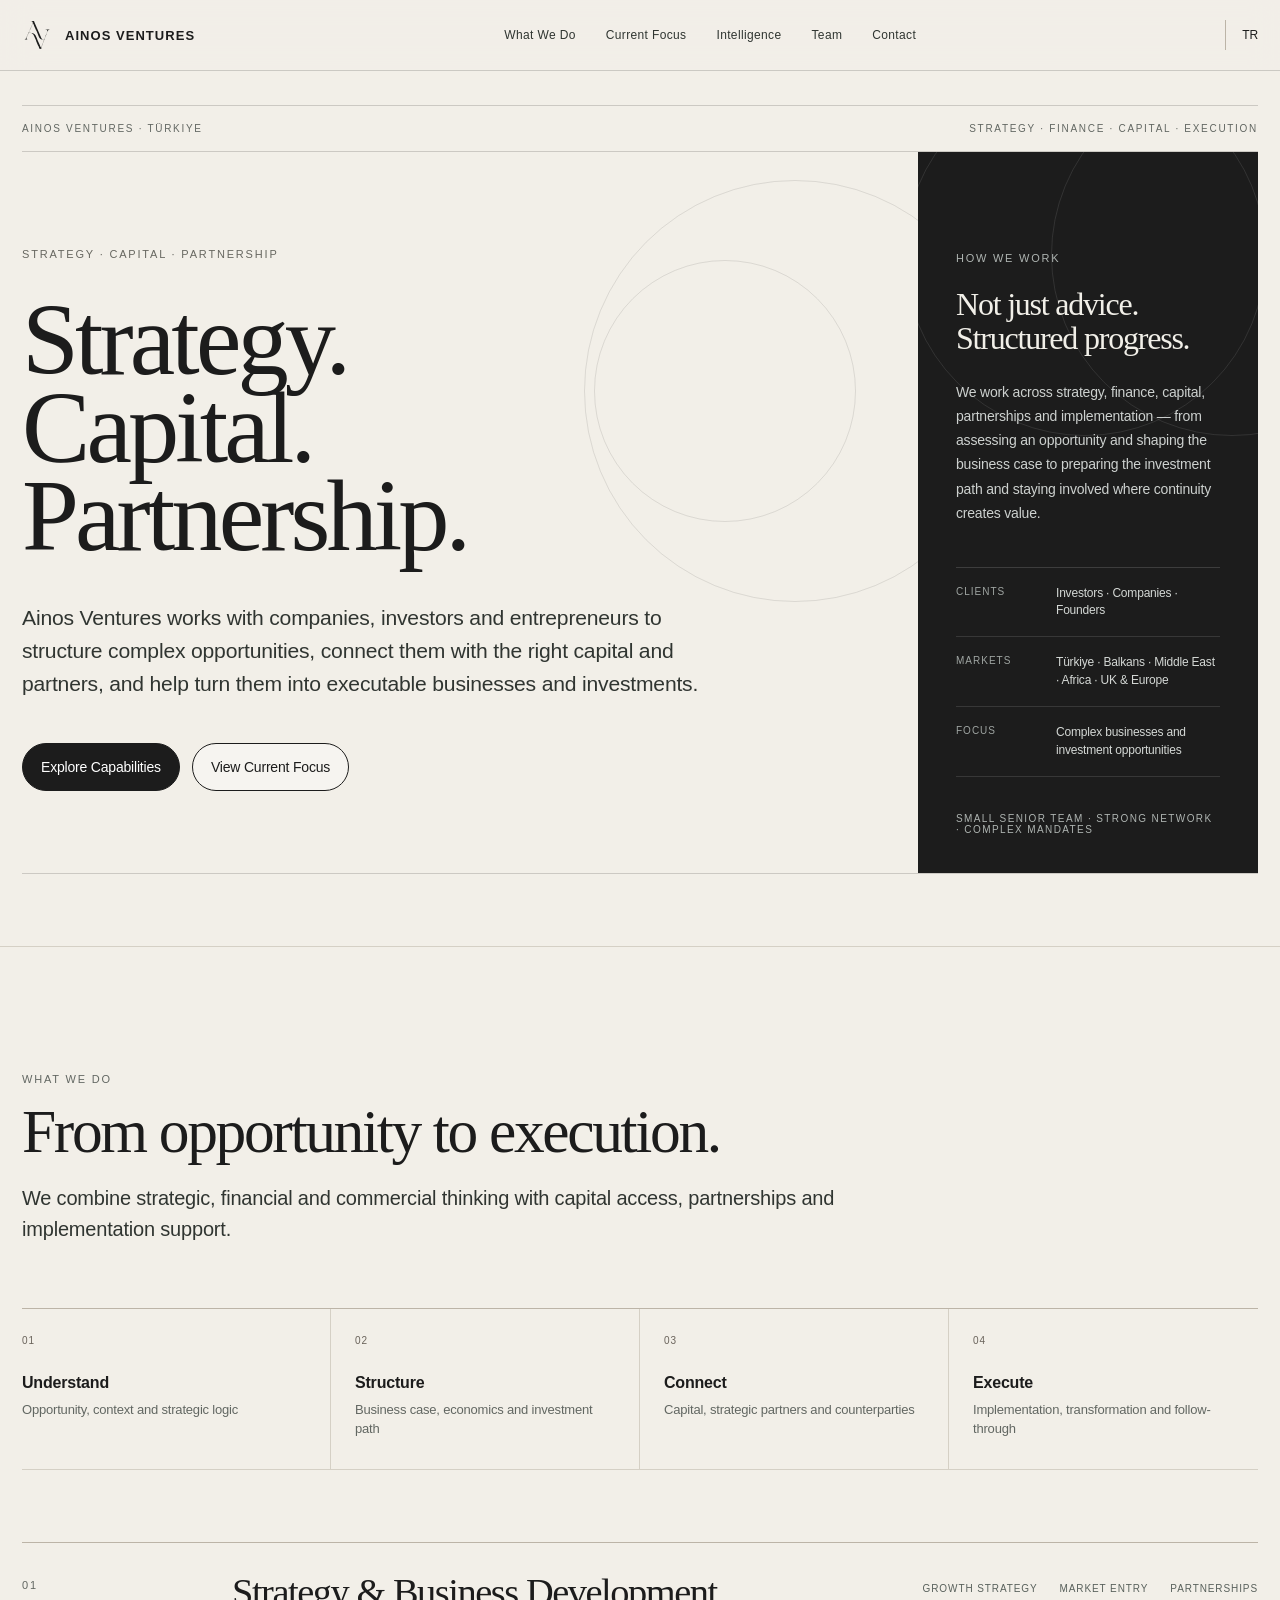
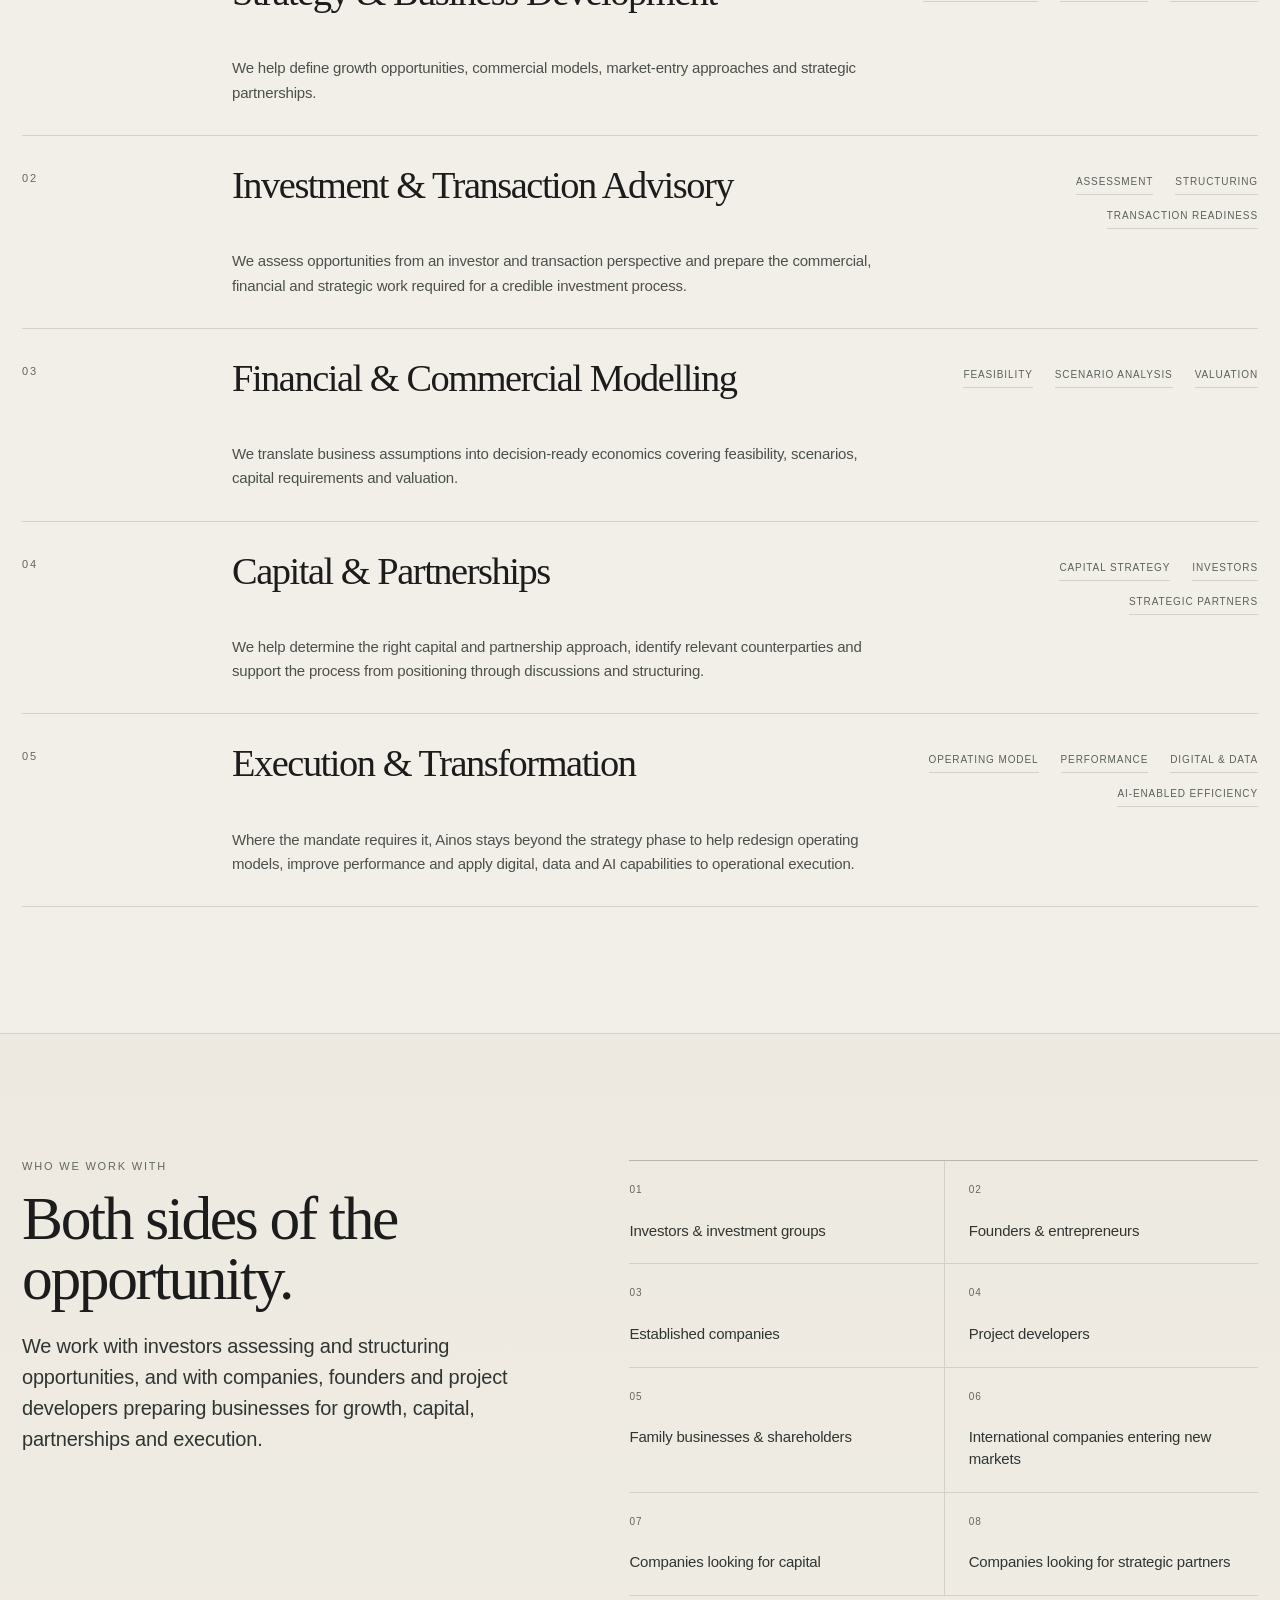
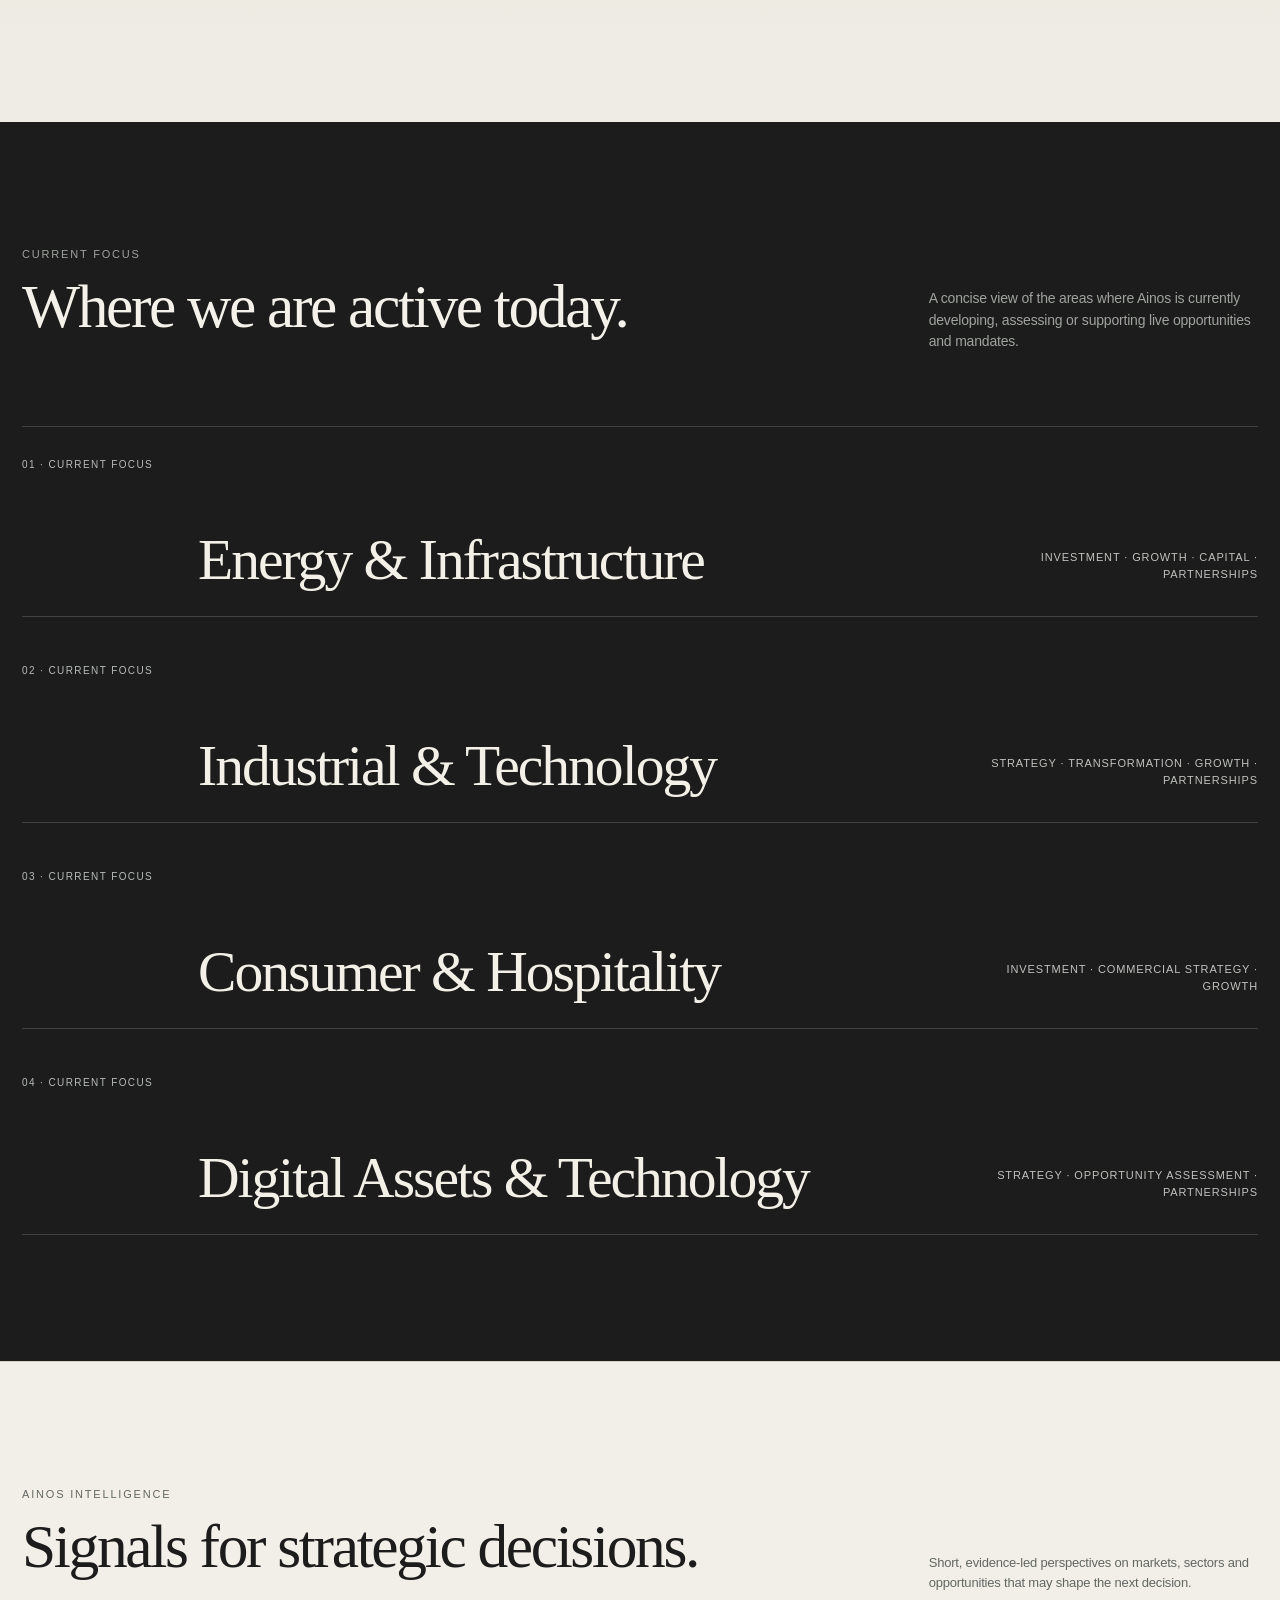
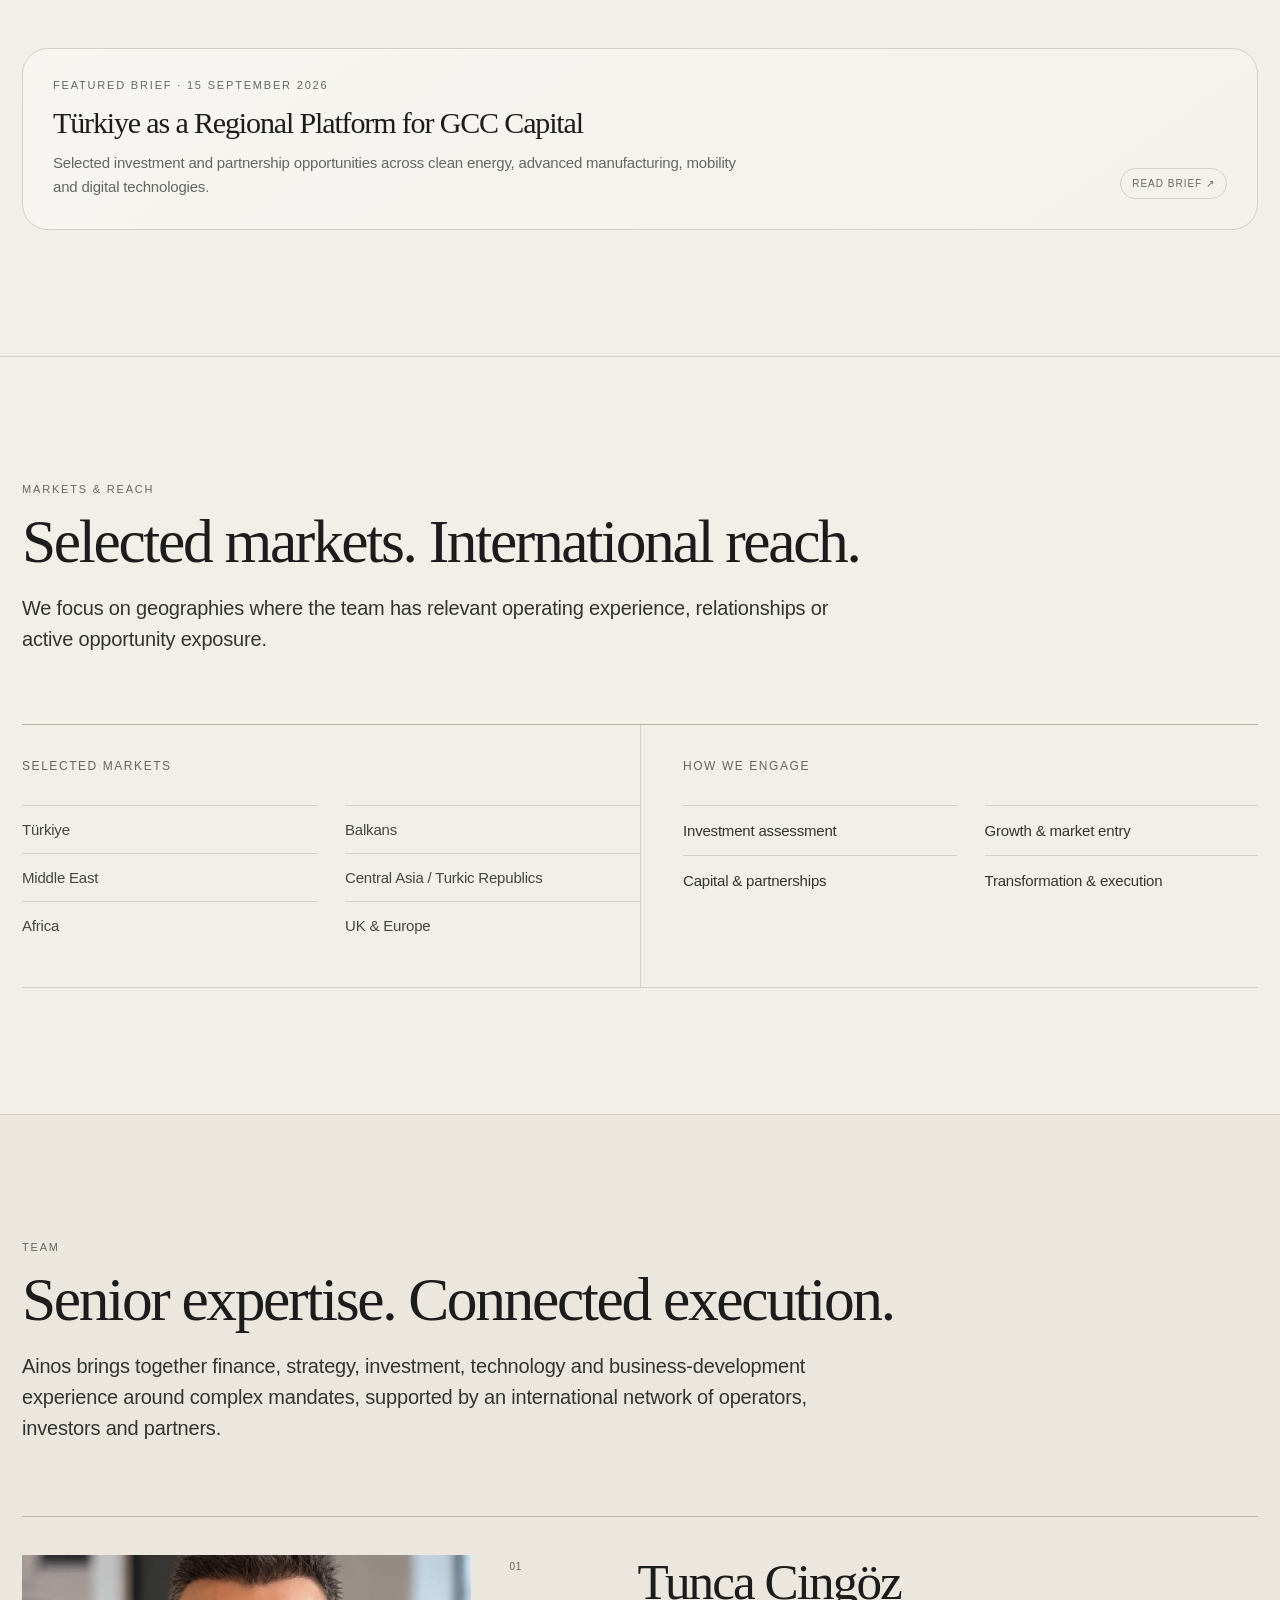
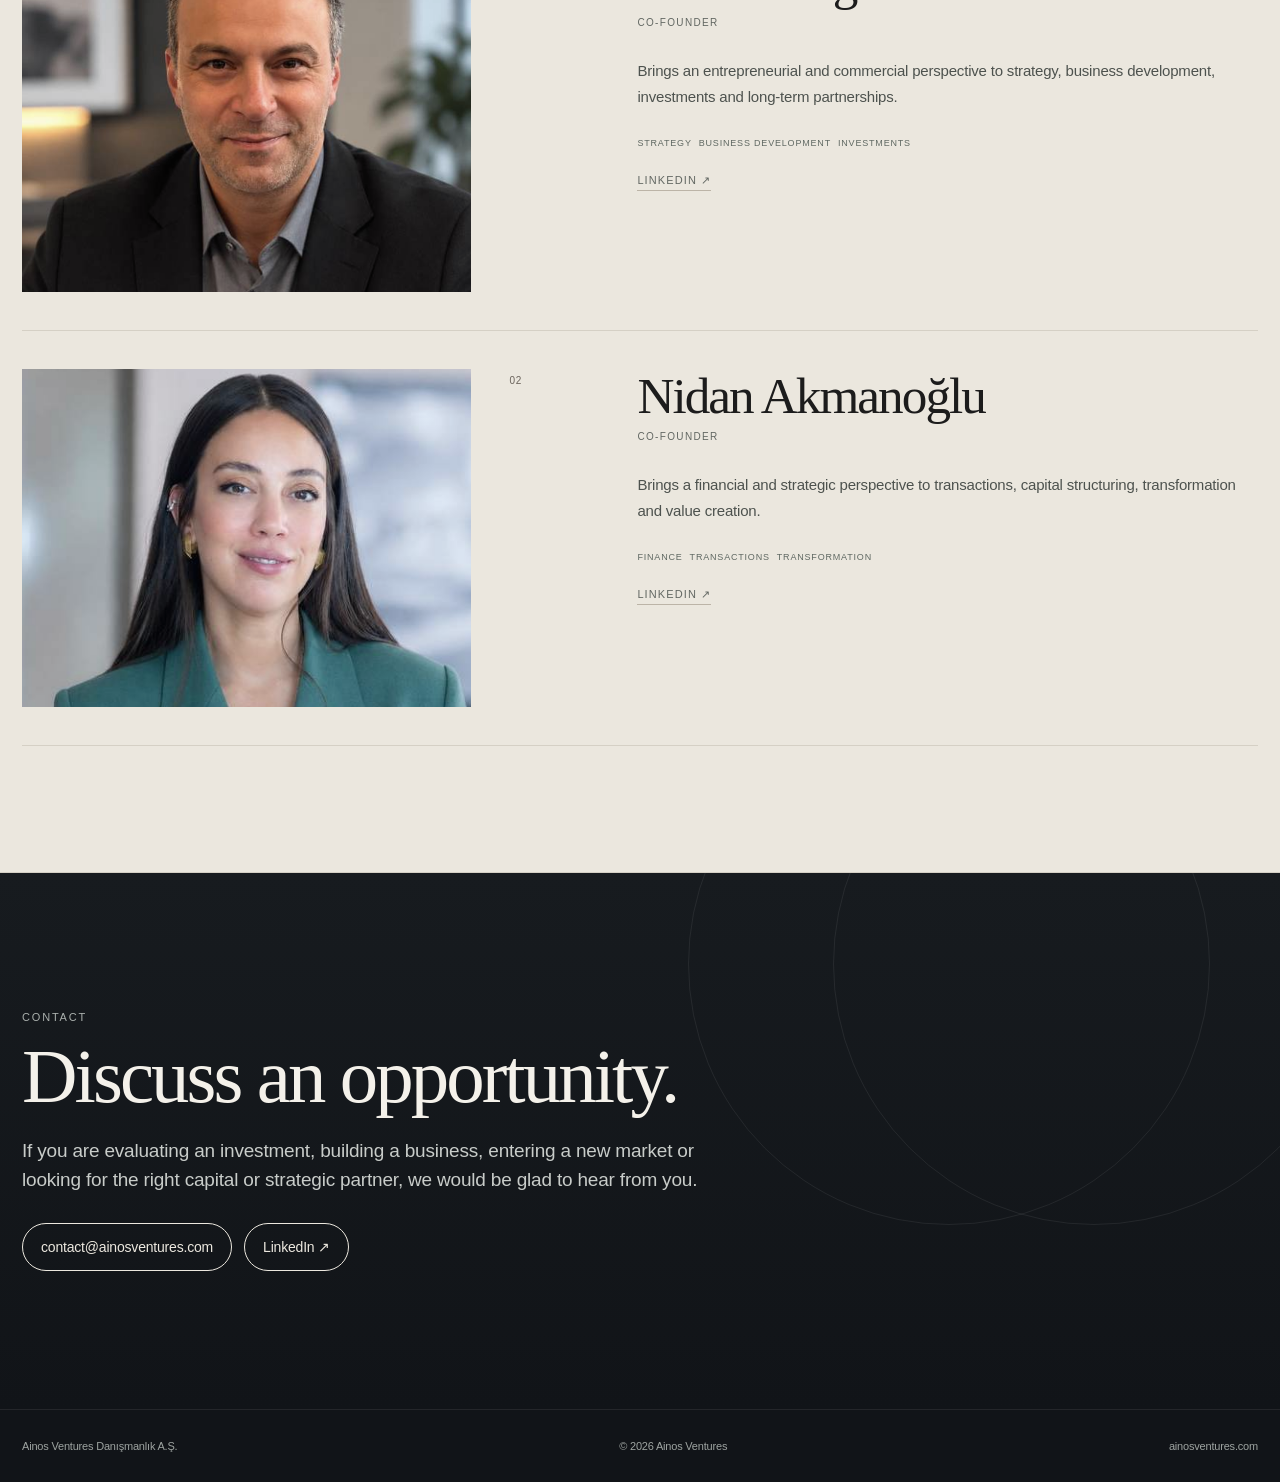
==== commit 55392714: "AINOS Intelligence: add English homepage brief card" ====
--- a/en/index.html
+++ b/en/index.html
@@ -38,7 +38,7 @@
   <div class="wrap nav-inner">
     <a class="brand" href="/en/" aria-label="Ainos Ventures home"><span class="mark" aria-hidden="true"><img class="brand-mark-img" itemprop="logo" src="/assets/images/ainos-monogram.svg" alt=""></span><span class="brand-name" itemprop="name">AINOS VENTURES</span></a>
     <nav class="nav-links" aria-label="Primary navigation">
-      <a href="#what">What We Do</a><a href="#focus">Current Focus</a><a href="#team">Team</a><a href="#contact">Contact</a>
+      <a href="#what">What We Do</a><a href="#focus">Current Focus</a><a href="#intelligence">Intelligence</a><a href="#team">Team</a><a href="#contact">Contact</a>
     </nav>
     <a class="lang-link" href="/tr/" hreflang="tr" lang="tr" aria-label="TR — Türkçeye geç">TR</a>
   </div>
@@ -127,6 +127,20 @@
     </div>
   </section>
 
+
+  <section id="intelligence" class="intelligence-section">
+    <div class="wrap">
+      <div class="section-head">
+        <div><div class="section-kicker">Ainos Intelligence</div><h2 class="serif">Signals for strategic decisions.</h2></div>
+        <p class="section-note">Short, evidence-led perspectives on markets, sectors and opportunities that may shape the next decision.</p>
+      </div>
+      <a class="insight-card insight-link reveal" href="/en/intelligence/turkiye-regional-platform/">
+        <div><div class="section-kicker">Featured brief · 15 September 2026</div><h3 class="serif">Türkiye as a Regional Platform for GCC Capital</h3><p>Selected investment and partnership opportunities across clean energy, advanced manufacturing, mobility and digital technologies.</p></div>
+        <span class="insight-badge">Read brief ↗</span>
+      </a>
+    </div>
+  </section>
+
   <section>
     <div class="wrap">
       <div class="section-kicker">Markets & reach</div>
--- a/assets/css/site-enhancements.css
+++ b/assets/css/site-enhancements.css
@@ -1,4 +1,4 @@
-:root{--ink:#1c1c1c;--dark:#1c1c1c;--dark-2:#262624}
+:root{--ink:#1c1c1c;--dark:#1c1c1c;--dark-2:#262624;--stone:#6a635b}
 [id]{scroll-margin-top:96px}
 .hero-main,.hero-side,.cap,.work,.panel,.person>*{min-width:0}
 .reveal{opacity:1;transform:none}
@@ -23,7 +23,7 @@
 .contact-actions{display:flex;gap:12px;flex-wrap:wrap;align-items:center;margin-top:28px}
 .contact-actions .btn{margin-top:0}
 .contact-actions .company-link{background:transparent}
-.skip-link{position:fixed;left:16px;top:12px;z-index:9999;padding:10px 14px;border-radius:999px;background:var(--ink);color:#fff;font-size:13px;transform:translateY(-160%);transition:transform .16s ease}
+.skip-link{position:fixed;left:16px;top:12px;z-index:9999;padding:10px 14px;border-radius:999px;background:var(--ink);color:#fff;font-size:13px;transform:translateY(-160%);transition:none}
 .skip-link:focus{transform:translateY(0)}
 .mobile-menu-toggle,.mobile-menu{display:none}
 .mobile-menu-toggle,.lang-link,.btn{touch-action:manipulation}
@@ -54,6 +54,11 @@
   .mobile-menu-inner{display:grid;padding-top:10px;padding-bottom:18px}
   .mobile-menu a{padding:14px 0;border-bottom:1px solid var(--line);font-size:14px;color:var(--text)}
   .mobile-menu a:last-child{border-bottom:0}
+}
+
+@media(max-width:900px) and (scripting:enabled){
+  .nav-inner{flex-wrap:nowrap;padding-top:0;padding-bottom:0}
+  .nav-links{display:none}
 }
 
 @media(max-width:760px){
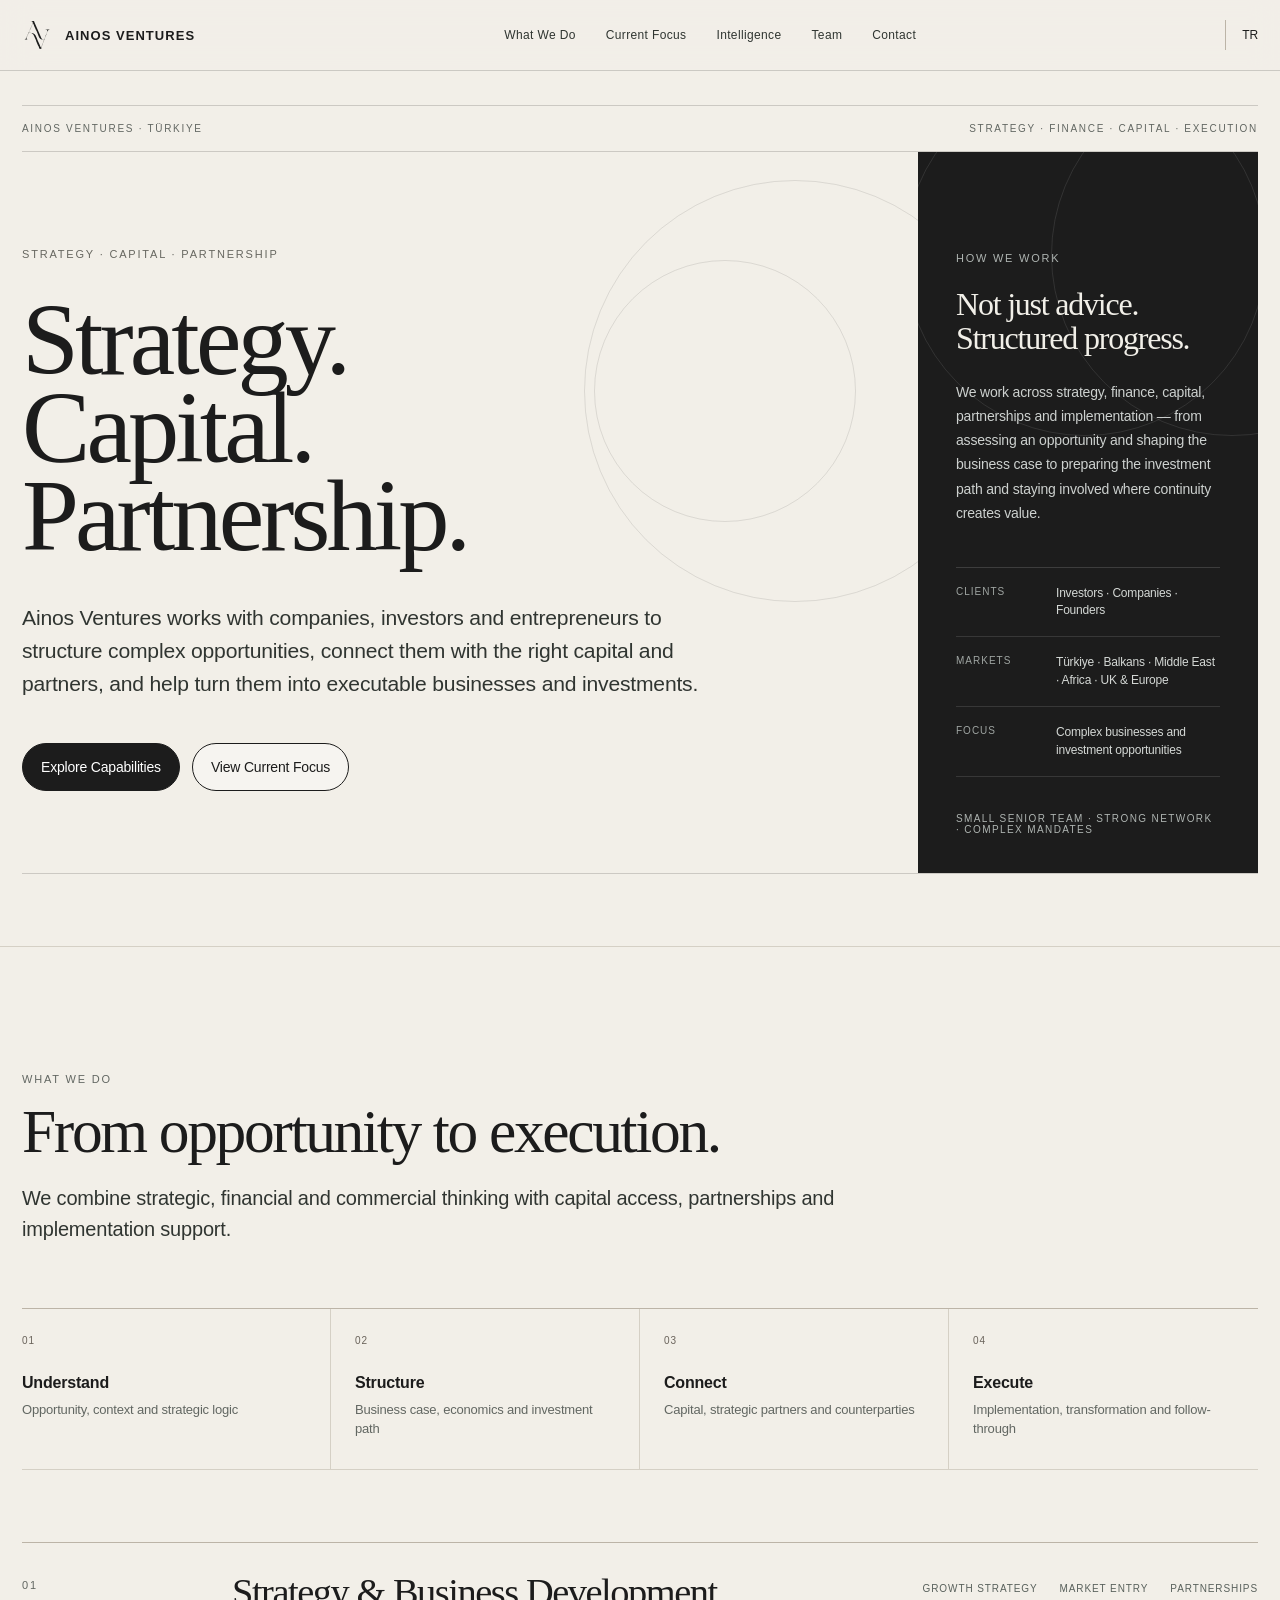
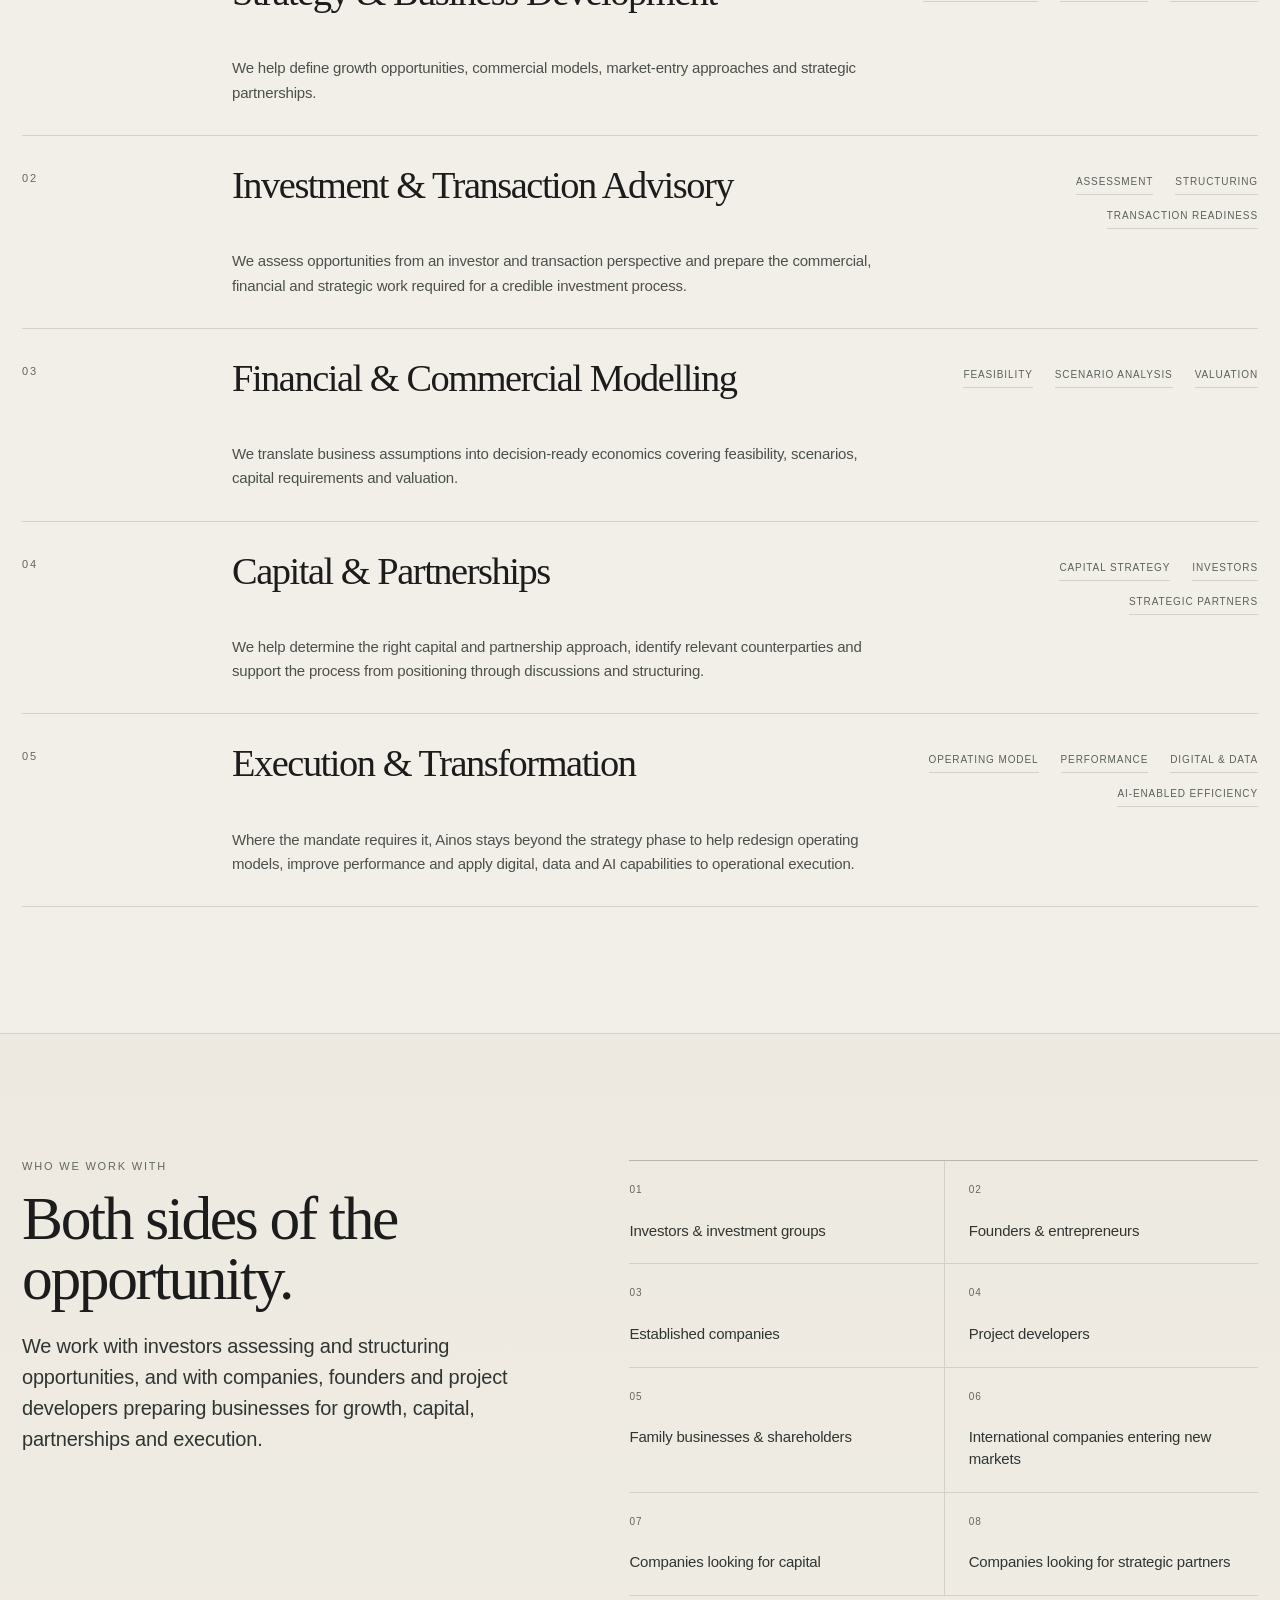
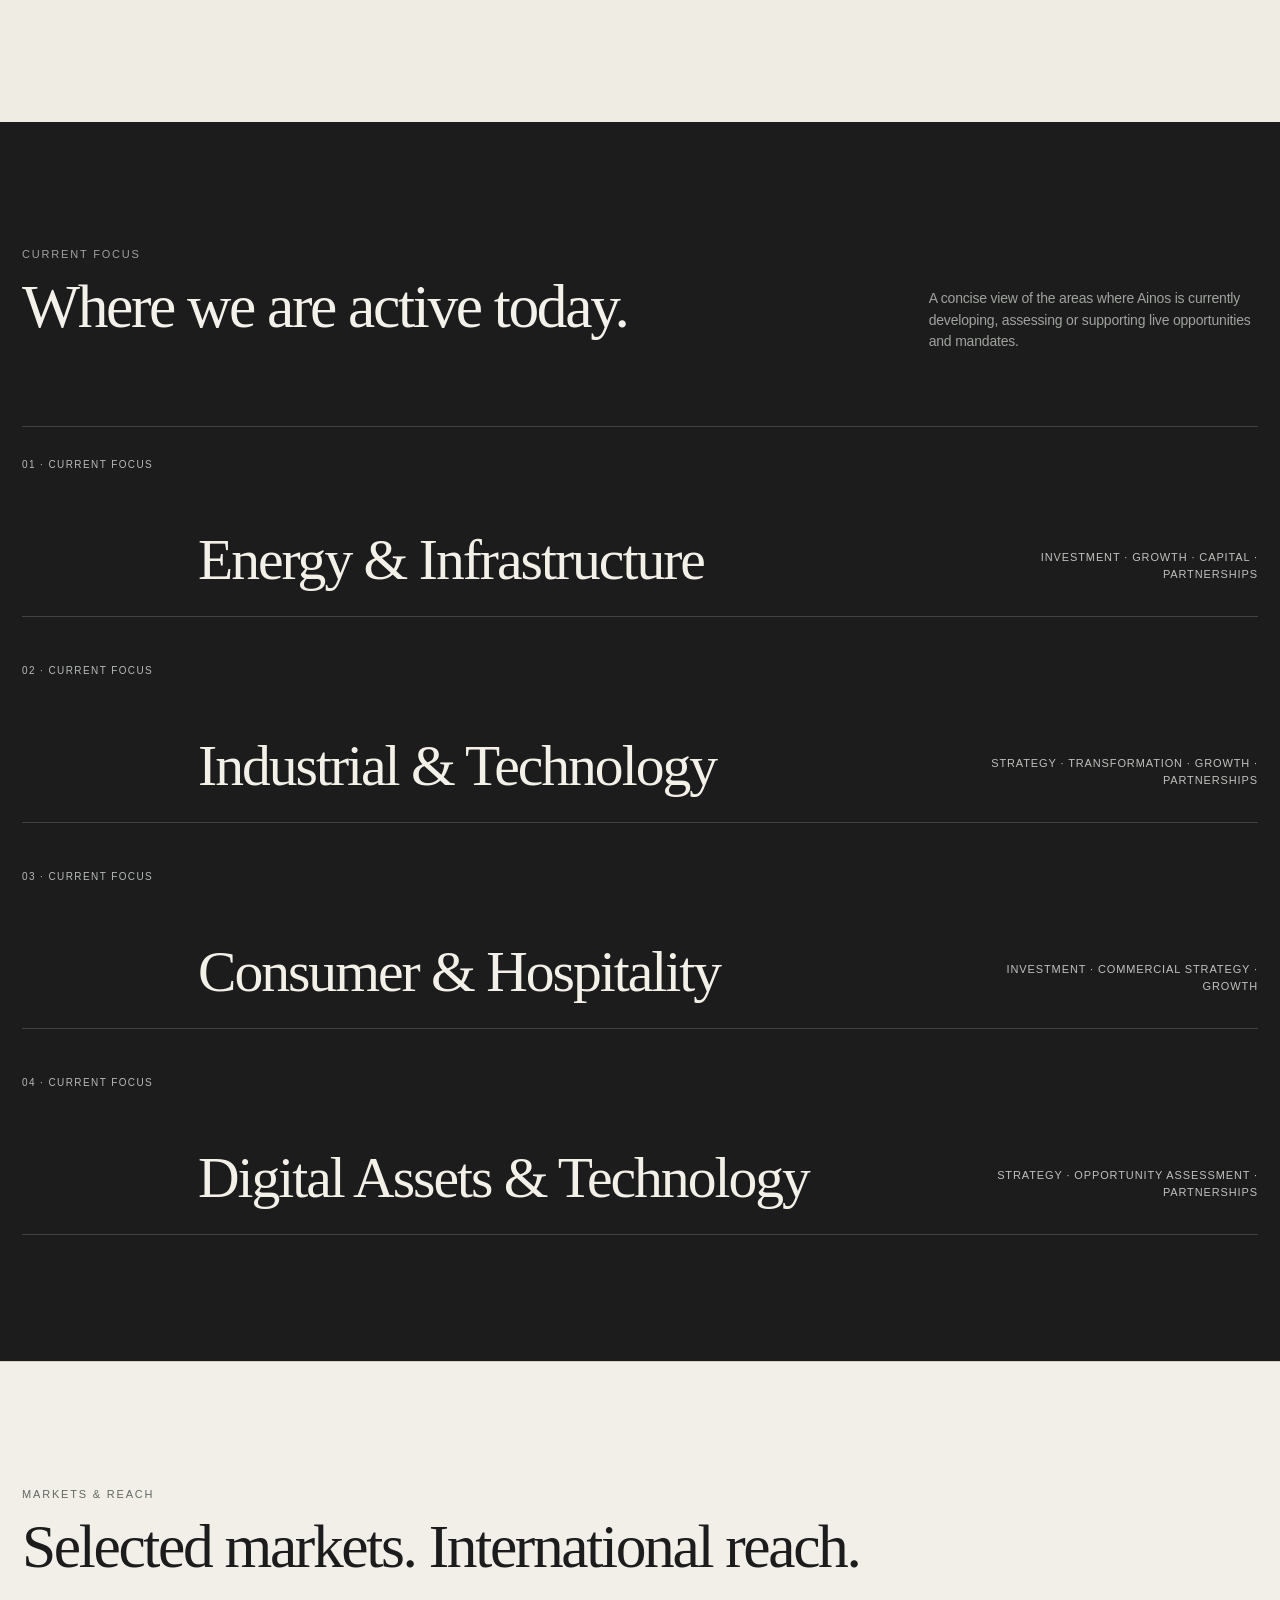
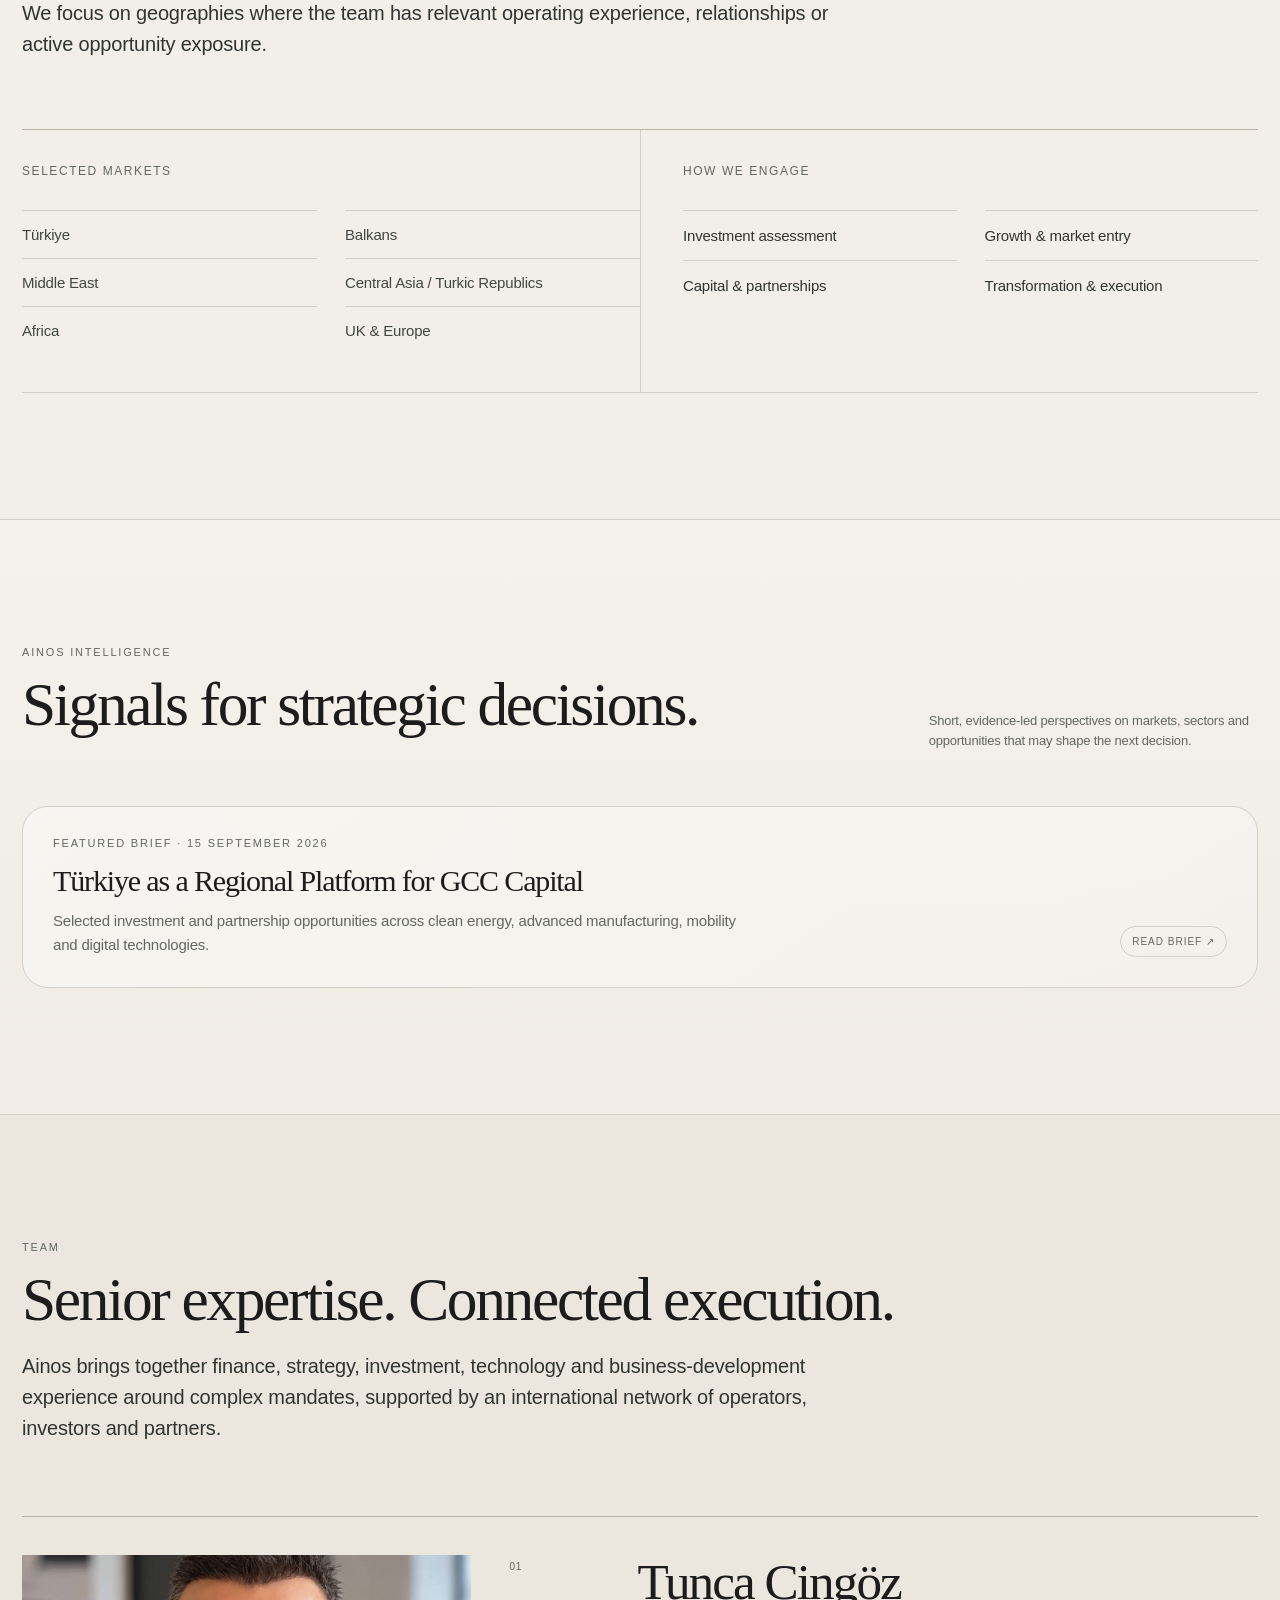
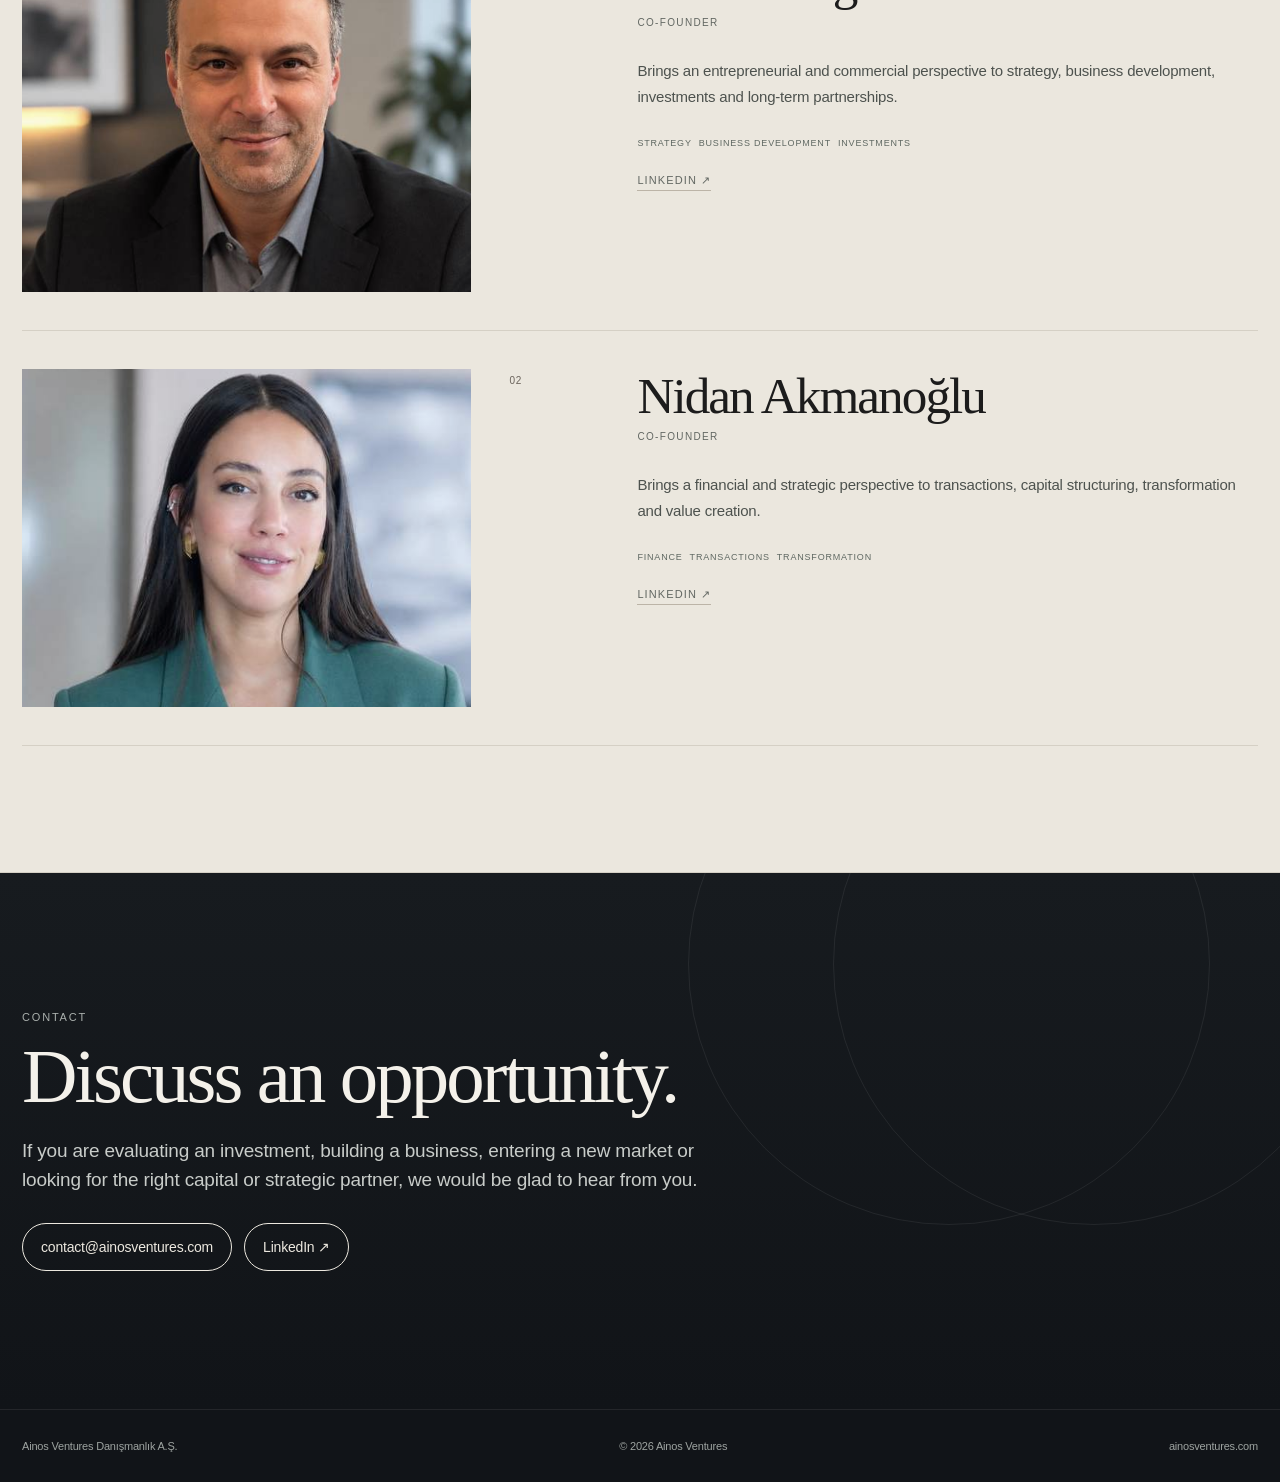
==== commit b87100fc: "AINOS Intelligence: place featured brief after markets section" ====
--- a/en/index.html
+++ b/en/index.html
@@ -128,6 +128,21 @@
   </section>
 
 
+
+
+  <section>
+    <div class="wrap">
+      <div class="section-kicker">Markets & reach</div>
+      <h2 class="serif">Selected markets. International reach.</h2>
+      <p class="lead">We focus on geographies where the team has relevant operating experience, relationships or active opportunity exposure.</p>
+      <div class="focus-grid">
+        <div class="panel reveal"><div class="panel-title">Selected markets</div><div class="pills"><span class="pill">Türkiye</span><span class="pill">Balkans</span><span class="pill">Middle East</span><span class="pill">Central Asia / Turkic Republics</span><span class="pill">Africa</span><span class="pill">UK & Europe</span></div></div>
+        <div class="panel reveal"><div class="panel-title">How we engage</div><div class="focus-list"><div>Investment assessment</div><div>Growth & market entry</div><div>Capital & partnerships</div><div>Transformation & execution</div></div></div>
+      </div>
+    </div>
+  </section>
+
+
   <section id="intelligence" class="intelligence-section">
     <div class="wrap">
       <div class="section-head">
@@ -138,18 +153,6 @@
         <div><div class="section-kicker">Featured brief · 15 September 2026</div><h3 class="serif">Türkiye as a Regional Platform for GCC Capital</h3><p>Selected investment and partnership opportunities across clean energy, advanced manufacturing, mobility and digital technologies.</p></div>
         <span class="insight-badge">Read brief ↗</span>
       </a>
-    </div>
-  </section>
-
-  <section>
-    <div class="wrap">
-      <div class="section-kicker">Markets & reach</div>
-      <h2 class="serif">Selected markets. International reach.</h2>
-      <p class="lead">We focus on geographies where the team has relevant operating experience, relationships or active opportunity exposure.</p>
-      <div class="focus-grid">
-        <div class="panel reveal"><div class="panel-title">Selected markets</div><div class="pills"><span class="pill">Türkiye</span><span class="pill">Balkans</span><span class="pill">Middle East</span><span class="pill">Central Asia / Turkic Republics</span><span class="pill">Africa</span><span class="pill">UK & Europe</span></div></div>
-        <div class="panel reveal"><div class="panel-title">How we engage</div><div class="focus-list"><div>Investment assessment</div><div>Growth & market entry</div><div>Capital & partnerships</div><div>Transformation & execution</div></div></div>
-      </div>
     </div>
   </section>
 
--- a/assets/css/site-enhancements.css
+++ b/assets/css/site-enhancements.css
@@ -112,4 +112,51 @@
   .person-photo{transition:none!important}
   .person:hover .person-photo{transform:none}
   .btn,.nav-links a:after,.mobile-menu-toggle span,.mobile-menu-toggle span:before,.mobile-menu-toggle span:after{transition:none!important}
-}+}
+/* Ainos Intelligence editorial layer */
+.insight-link{display:grid;color:inherit;transition:transform .2s ease,box-shadow .2s ease}
+.insight-link:hover{transform:translateY(-2px);box-shadow:0 18px 38px rgba(17,20,23,.08)}
+.insight-link:focus-visible{transform:translateY(-2px)}
+.intelligence-section{background:linear-gradient(180deg,rgba(255,255,255,.18),rgba(235,231,222,.35))}
+.article{padding:54px 0 110px}
+.article-back{display:inline-flex;align-items:center;color:var(--muted);font-size:13px;border-bottom:1px solid var(--line);padding-bottom:5px}
+.article-header{max-width:930px;padding:76px 0 58px}
+.article-meta{display:flex;gap:22px;flex-wrap:wrap;color:var(--muted);font-size:11px;letter-spacing:.13em;text-transform:uppercase;margin-bottom:22px}
+.article-title{font-size:clamp(48px,7vw,88px);line-height:.94;font-weight:500;margin:0;max-width:1000px}
+.article-dek{font-size:clamp(19px,2vw,25px);line-height:1.45;color:var(--muted);max-width:760px;margin:30px 0 0}
+.article-layout{display:grid;grid-template-columns:minmax(0,760px) minmax(220px,300px);gap:88px;align-items:start}
+.article-body{font-size:17px;line-height:1.72;color:#303531}
+.article-body p{margin:0 0 24px}
+.article-body .article-lead{font-size:21px;line-height:1.58;color:var(--text);margin-bottom:48px}
+.article-body h2{font-size:clamp(32px,4vw,48px);line-height:1.02;margin:58px 0 20px}
+.article-body h3{font-size:23px;line-height:1.12;margin:38px 0 12px;letter-spacing:-.025em}
+.article-body ul{margin:0 0 30px;padding-left:24px}
+.article-body li{padding-left:6px;margin:7px 0}
+.article-callout{margin:52px 0;padding:28px 30px;border:1px solid var(--line-strong);border-radius:22px;background:rgba(255,255,255,.42)}
+.article-callout p{font-size:21px;line-height:1.5;margin:8px 0 0}
+.article-aside{position:sticky;top:112px;border-top:1px solid var(--line-strong);padding-top:18px;color:var(--muted)}
+.article-aside-label{font-size:10px;letter-spacing:.14em;text-transform:uppercase}
+.article-aside p{font-size:25px;line-height:1.12;color:var(--text);margin:14px 0 26px}
+.article-aside-rule{height:1px;background:var(--line);margin:0 0 22px}
+.article-tags{display:flex;flex-wrap:wrap;gap:8px;margin-top:14px}
+.article-tags span{font-size:11px;line-height:1.35;color:var(--text);border:1px solid var(--line);border-radius:999px;padding:8px 10px;background:rgba(255,255,255,.34)}
+.article-sources{border-top:1px solid var(--line);margin-top:58px;padding-top:20px;display:grid;gap:9px}
+.article-sources a{font-size:13px;color:var(--muted);text-decoration:underline;text-underline-offset:3px}
+.article-sources a:hover{color:var(--ink)}
+@media(max-width:900px){
+  .article-layout{grid-template-columns:1fr;gap:54px}
+  .article-aside{position:static;max-width:520px}
+}
+@media(max-width:650px){
+  .article{padding:32px 0 76px}
+  .article-header{padding:54px 0 42px}
+  .article-title{font-size:clamp(43px,12vw,58px)}
+  .article-dek{font-size:19px}
+  .article-body{font-size:16px;line-height:1.67}
+  .article-body .article-lead{font-size:19px}
+  .article-body h2{font-size:35px;margin-top:44px}
+  .article-body h3{font-size:21px}
+  .article-callout{padding:23px 20px}
+  .article-callout p{font-size:19px}
+  .article-aside p{font-size:23px}
+}
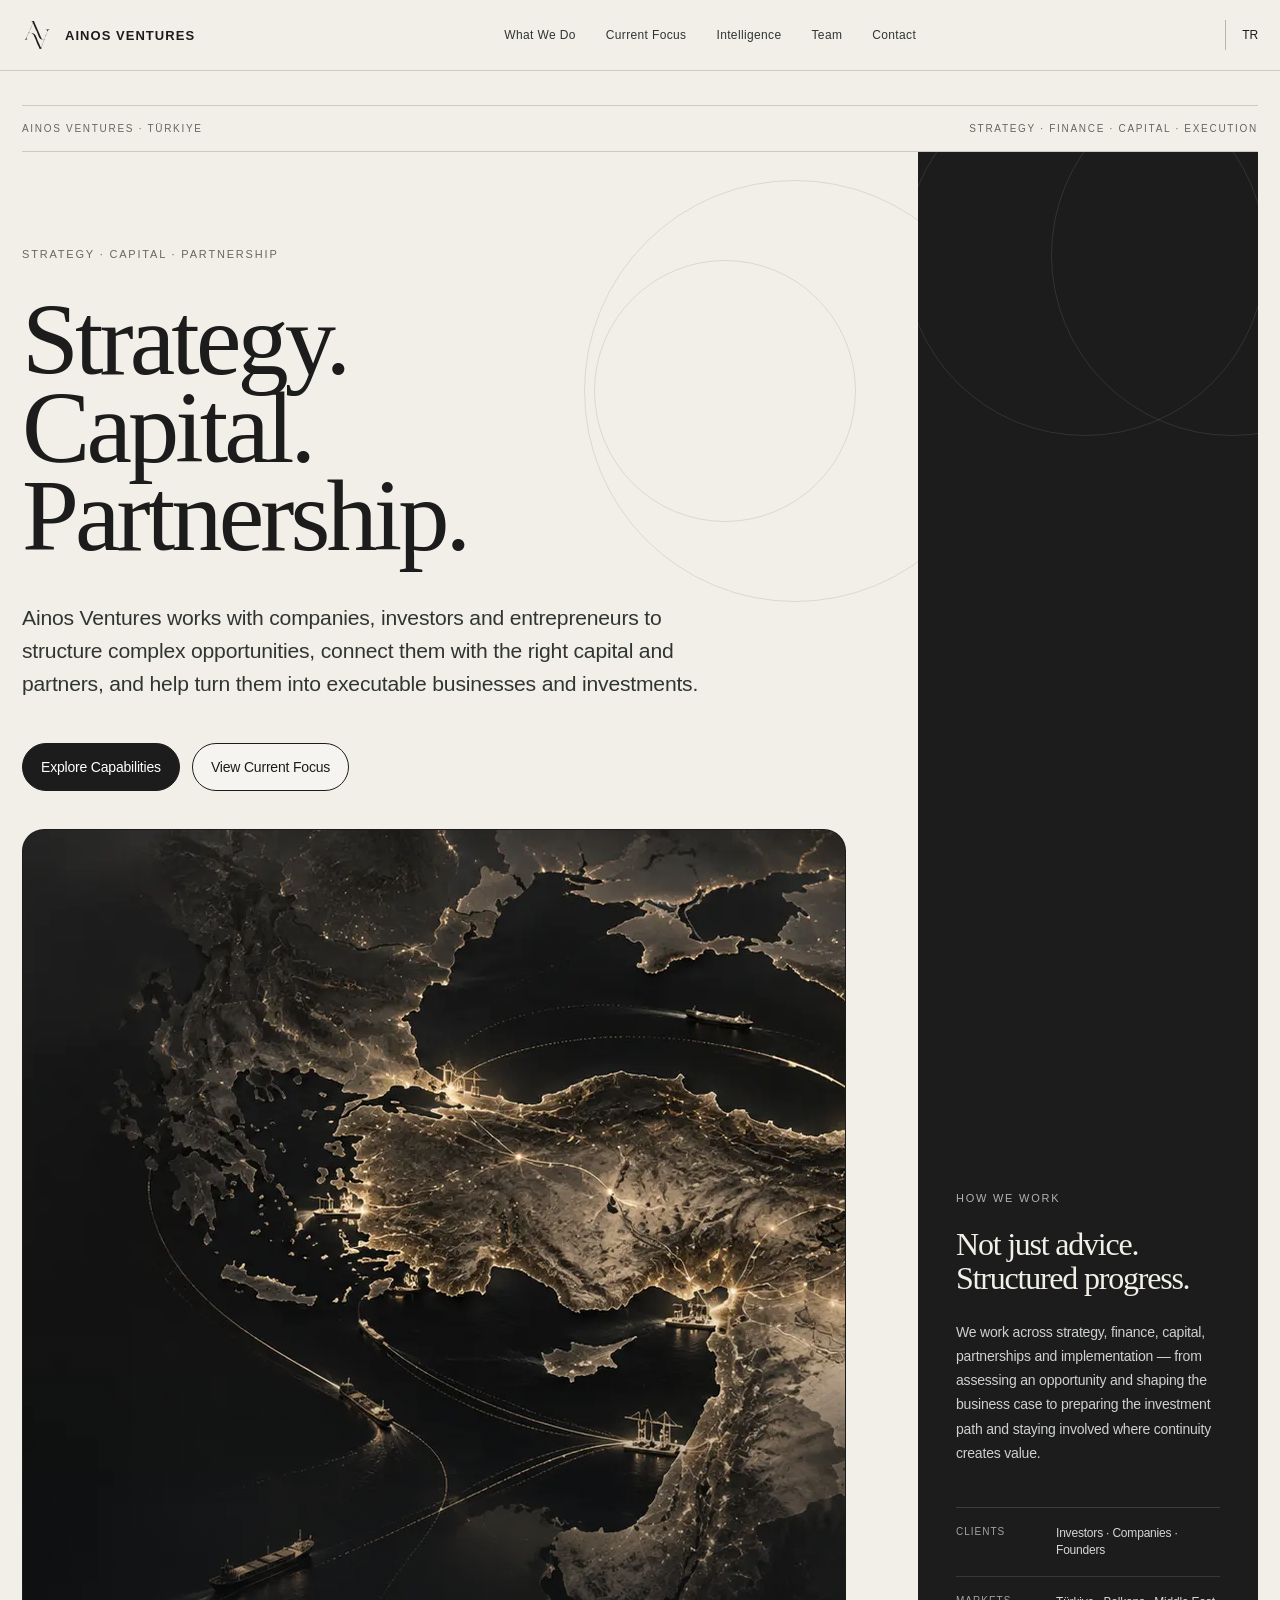
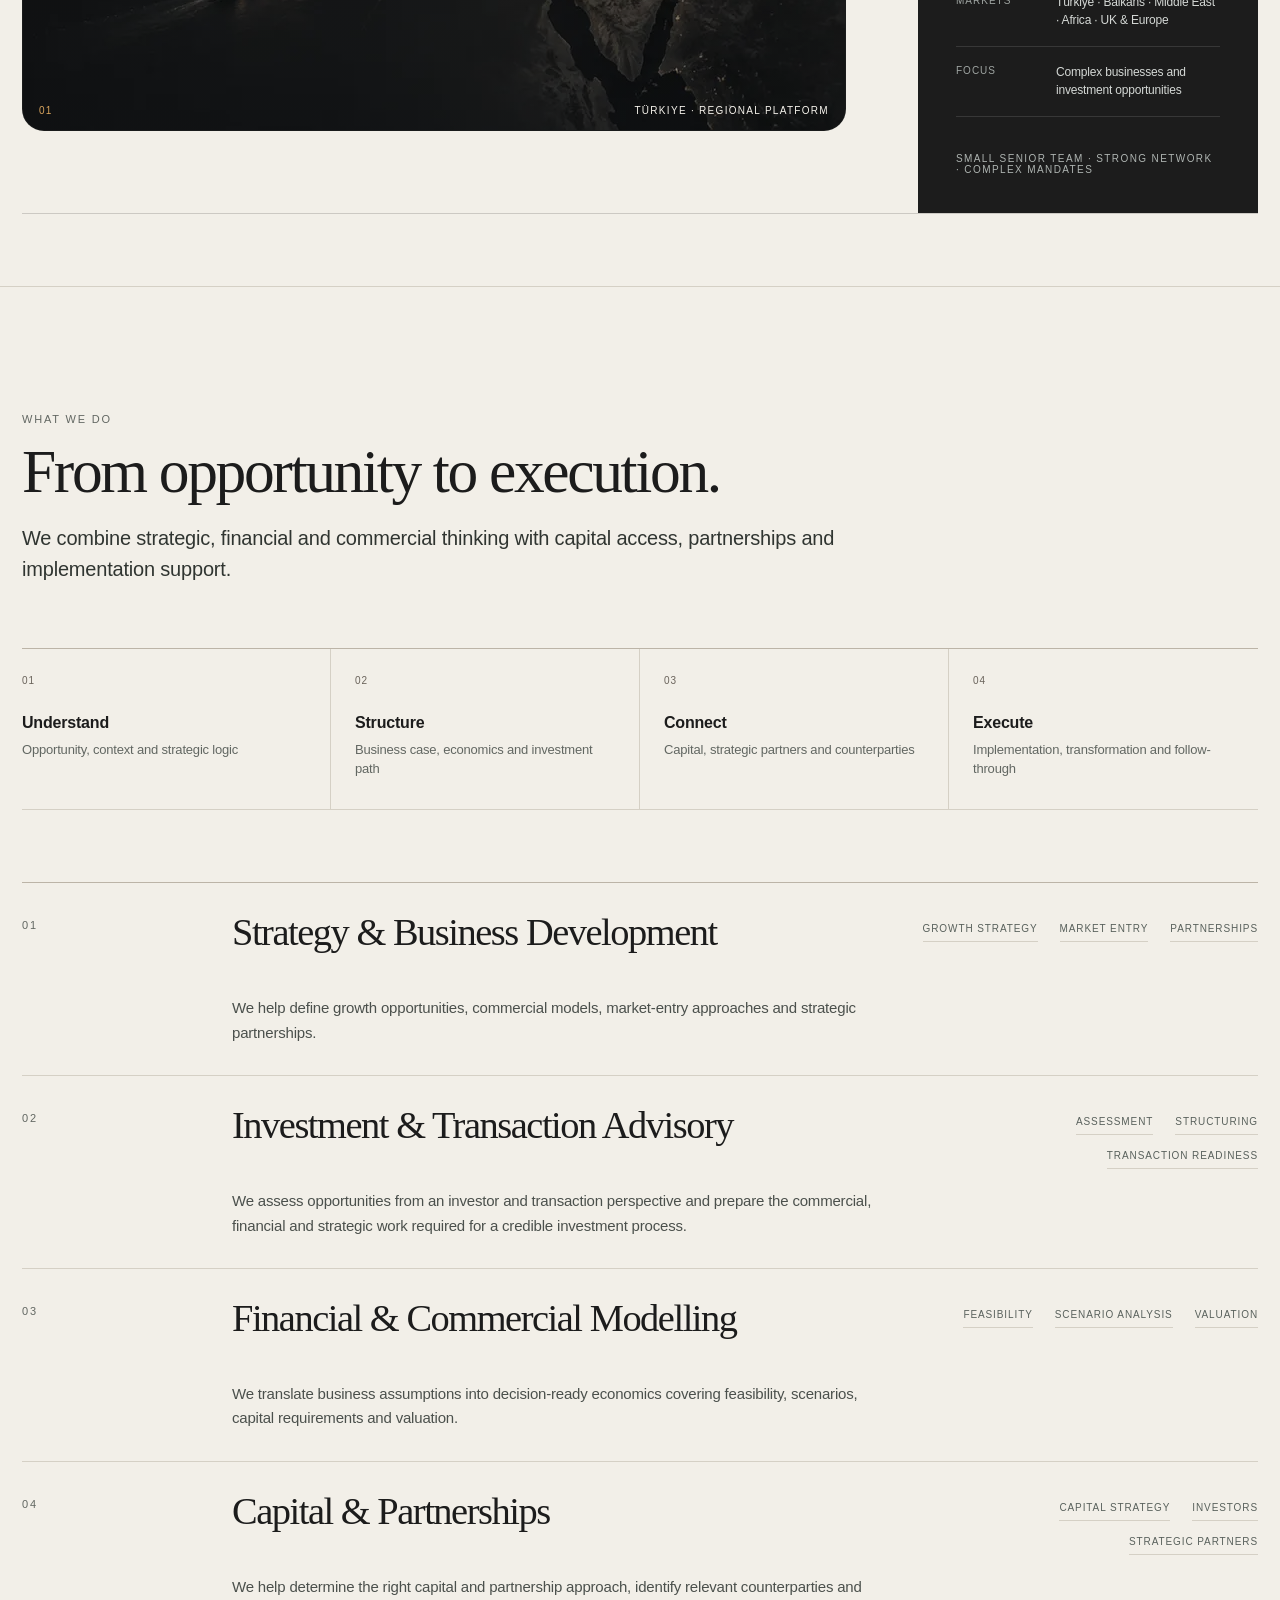
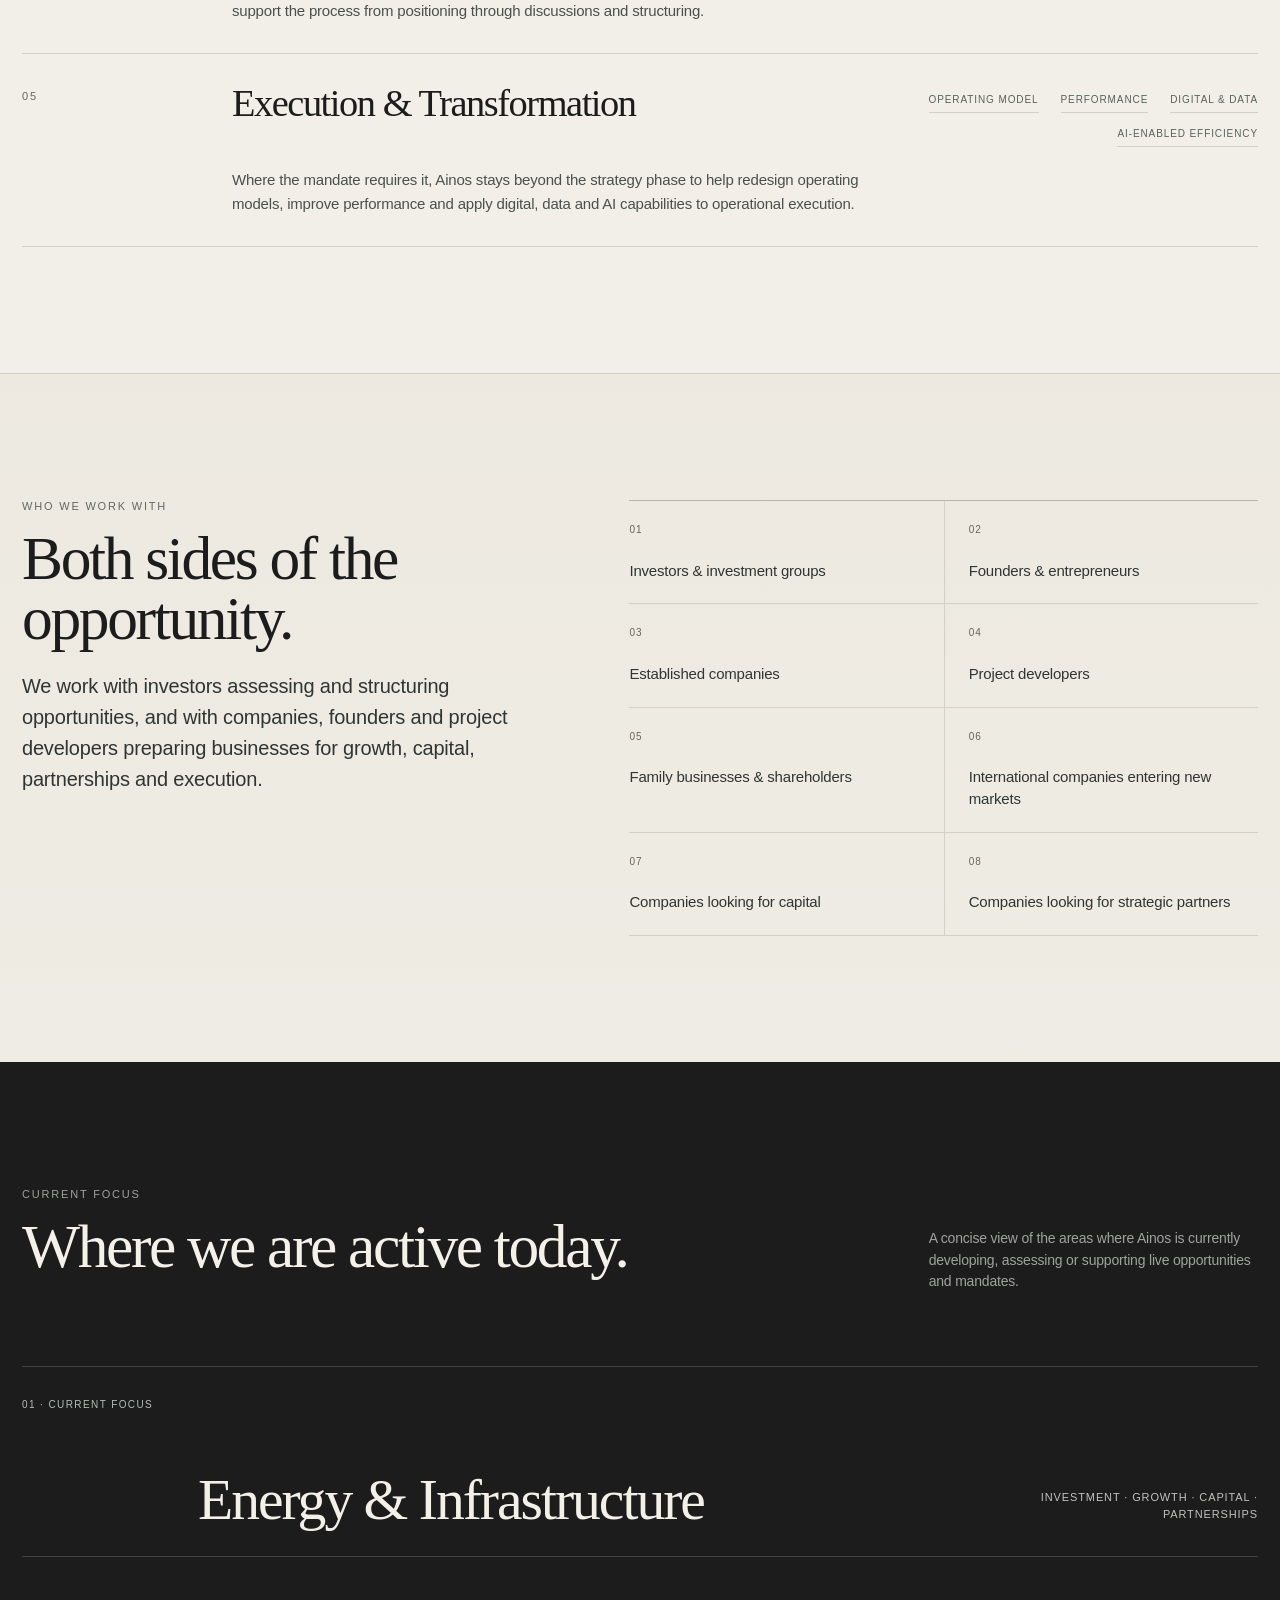
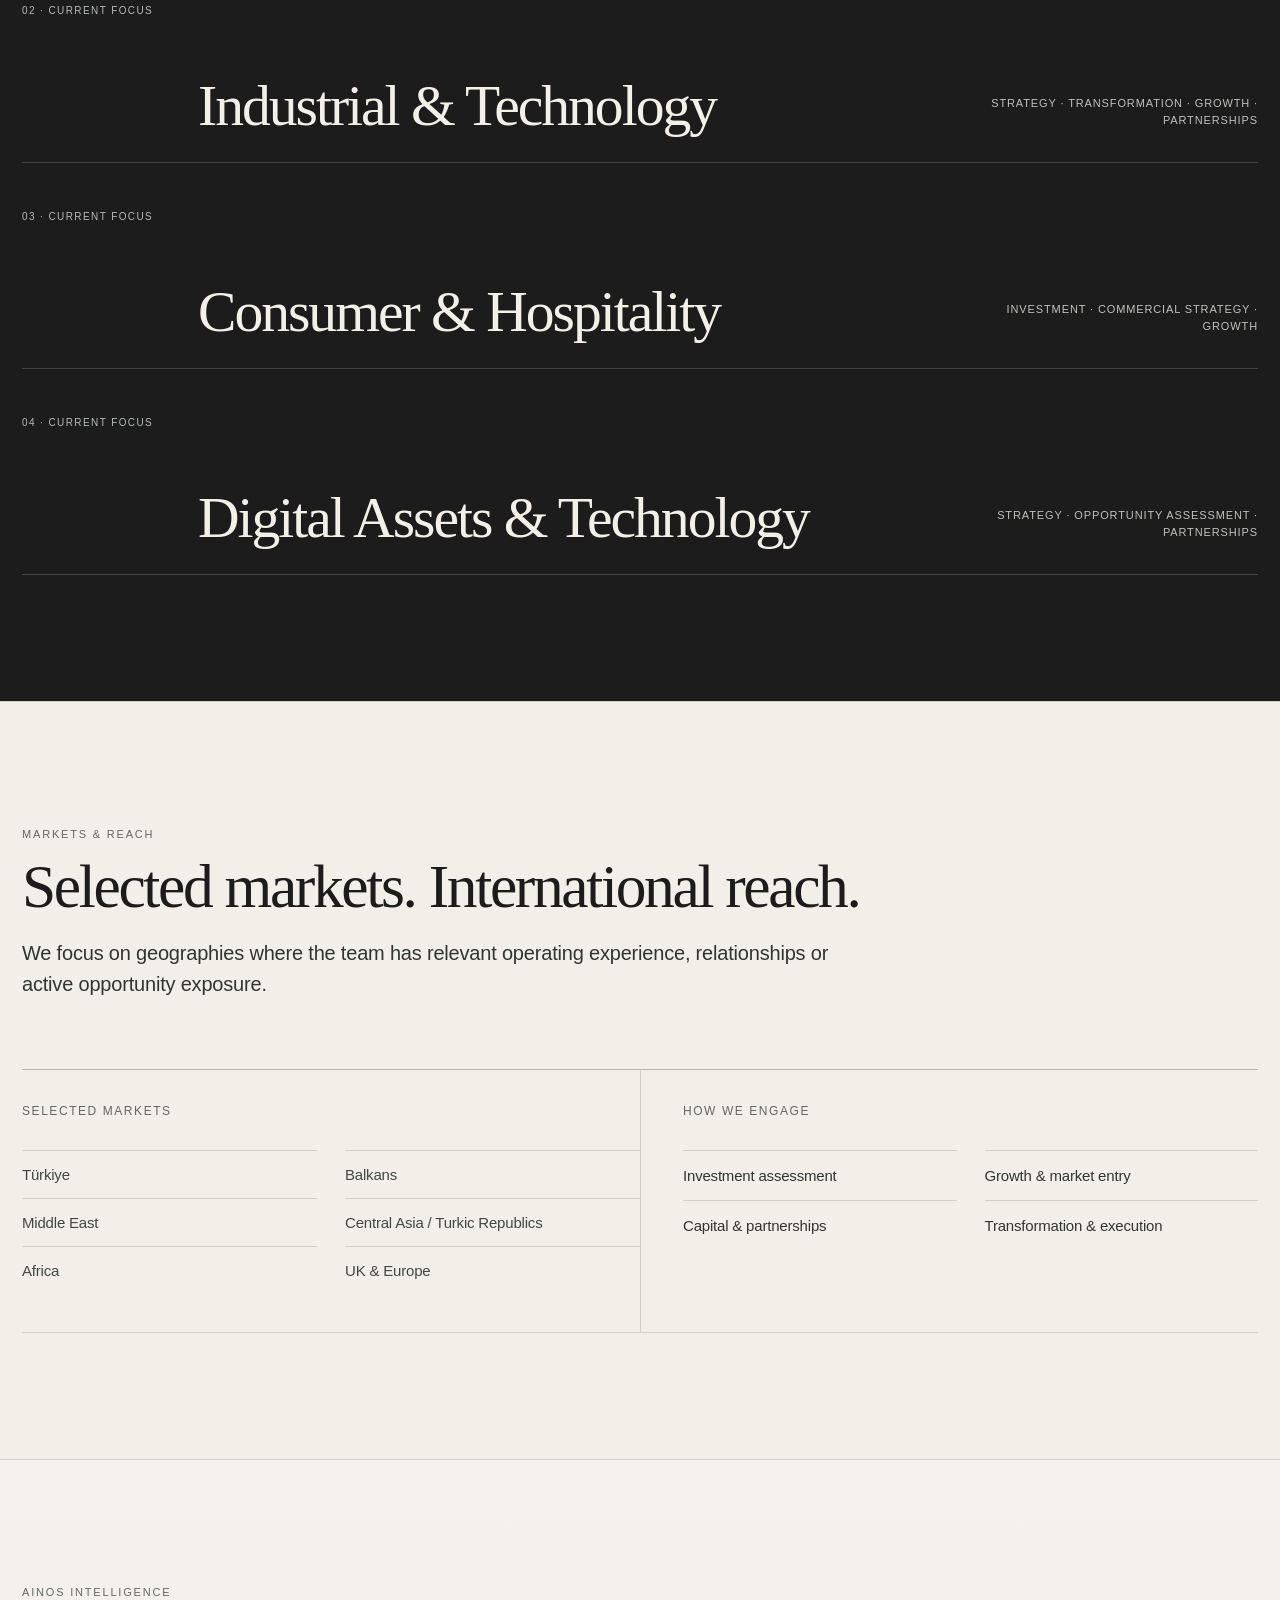
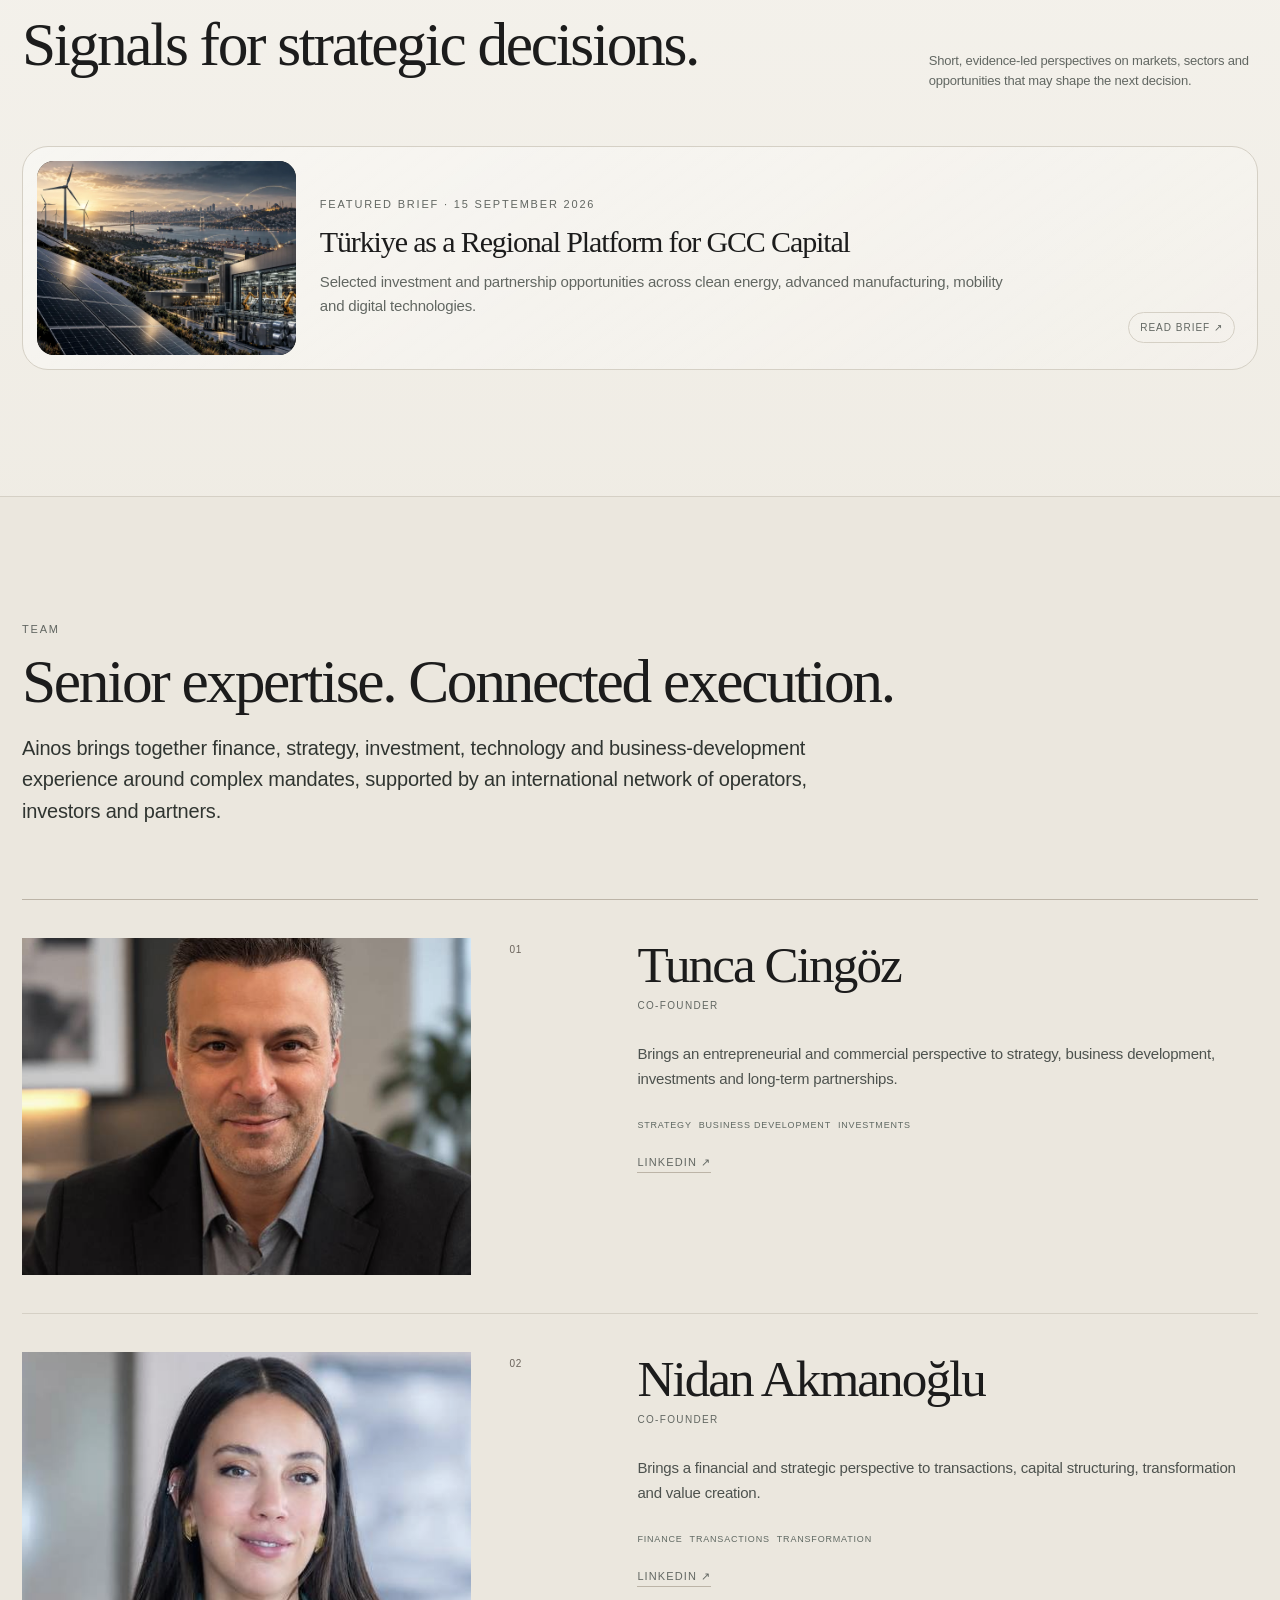
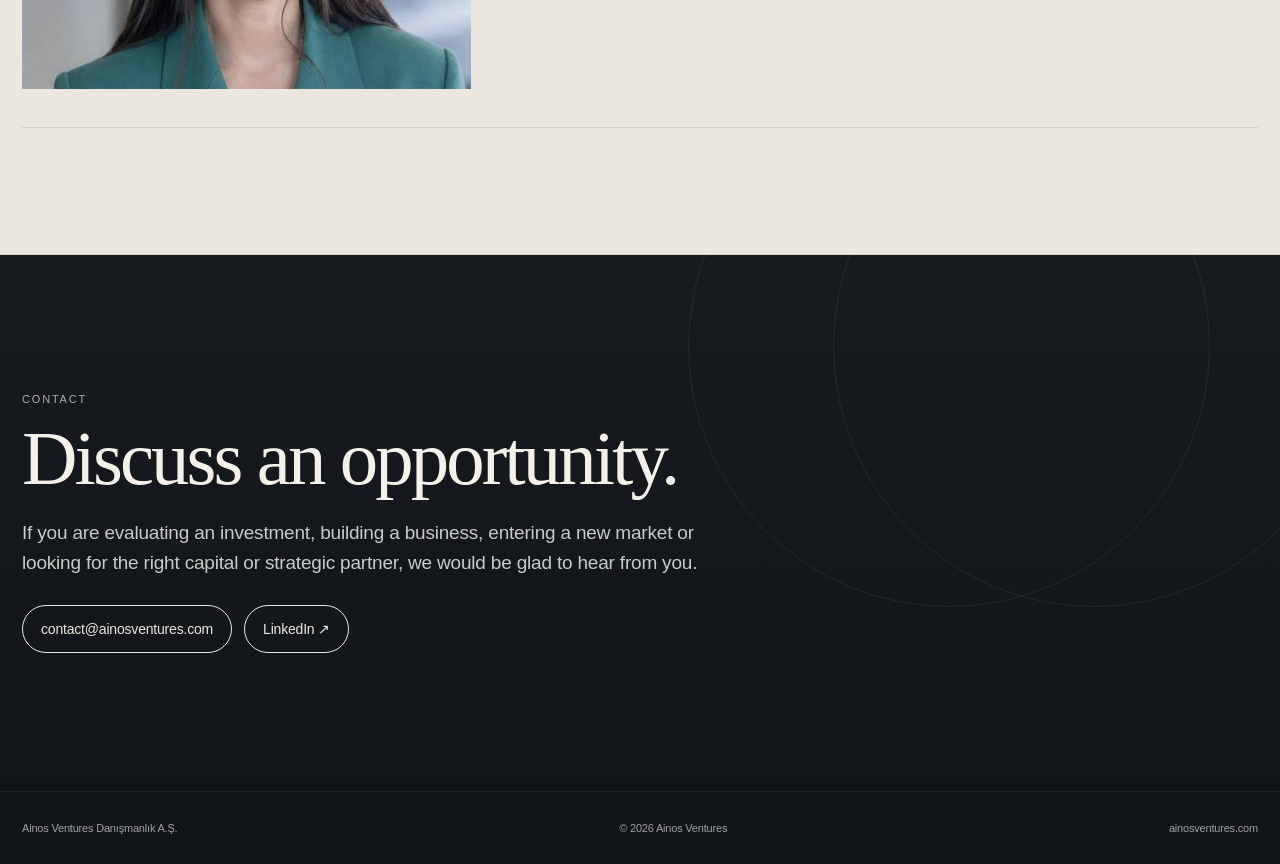
==== commit dc60b674: "AINOS visual refresh: add editorial imagery and media-led layouts" ====
--- a/en/index.html
+++ b/en/index.html
@@ -53,6 +53,10 @@
           <h1 class="serif">Strategy.<br>Capital.<br>Partnership.</h1>
           <p class="hero-copy">Ainos Ventures works with companies, investors and entrepreneurs to structure complex opportunities, connect them with the right capital and partners, and help turn them into executable businesses and investments.</p>
           <div class="actions"><a class="btn primary" href="#what">Explore Capabilities</a><a class="btn ghost" href="#focus">View Current Focus</a></div>
+          <figure class="hero-visual">
+            <img src="/assets/images/hero-platform.webp" alt="" width="1600" height="900" fetchpriority="high" decoding="async">
+            <figcaption><span>01</span><span>Türkiye · Regional platform</span></figcaption>
+          </figure>
         </div>
         <aside class="hero-side">
           <div class="side-content">
@@ -150,6 +154,9 @@
         <p class="section-note">Short, evidence-led perspectives on markets, sectors and opportunities that may shape the next decision.</p>
       </div>
       <a class="insight-card insight-link reveal" href="/en/intelligence/turkiye-regional-platform/">
+        <div class="insight-card-media">
+          <img src="/assets/images/intelligence-infrastructure.webp" alt="" width="1200" height="900" loading="lazy" decoding="async">
+        </div>
         <div><div class="section-kicker">Featured brief · 15 September 2026</div><h3 class="serif">Türkiye as a Regional Platform for GCC Capital</h3><p>Selected investment and partnership opportunities across clean energy, advanced manufacturing, mobility and digital technologies.</p></div>
         <span class="insight-badge">Read brief ↗</span>
       </a>
--- a/assets/css/site-enhancements.css
+++ b/assets/css/site-enhancements.css
@@ -160,3 +160,41 @@
   .article-callout p{font-size:19px}
   .article-aside p{font-size:23px}
 }
+
+/* Ainos visual refresh */
+.hero-main{justify-content:space-between}
+.hero-main-copy{display:flex;flex-direction:column}
+.hero-visual{margin:38px 0 0;border:1px solid rgba(17,20,23,.1);border-radius:22px;overflow:hidden;background:var(--dark);position:relative;isolation:isolate}
+.hero-visual img{width:100%;aspect-ratio:16/7;object-fit:cover;object-position:center;filter:saturate(.82) contrast(1.02)}
+.hero-visual:after{content:"";position:absolute;inset:0;background:linear-gradient(180deg,rgba(17,20,23,0) 48%,rgba(17,20,23,.55) 100%);pointer-events:none}
+.hero-visual figcaption{position:absolute;z-index:1;left:16px;right:16px;bottom:14px;display:flex;justify-content:space-between;gap:14px;color:#f5f2eb;font-size:10px;letter-spacing:.13em;text-transform:uppercase}
+.hero-visual figcaption span:first-child{color:#d8a45d}
+.insight-card{grid-template-columns:minmax(180px,.33fr) minmax(0,1fr) auto;align-items:stretch;padding:14px;gap:24px}
+.insight-card-media{min-height:180px;border-radius:17px;overflow:hidden;background:var(--dark)}
+.insight-card-media img{width:100%;height:100%;object-fit:cover;filter:saturate(.82) contrast(1.03);transition:transform .35s ease}
+.insight-link:hover .insight-card-media img{transform:scale(1.025)}
+.insight-card > div:nth-child(2){align-self:center;padding:12px 0}
+.insight-badge{align-self:end;margin:12px 8px 12px 0}
+.article-hero-media{margin:0 0 72px;border:1px solid var(--line);border-radius:28px;overflow:hidden;background:var(--dark);position:relative}
+.article-hero-media img{width:100%;aspect-ratio:4/3;object-fit:cover;filter:saturate(.86) contrast(1.02)}
+.article-hero-media figcaption{display:flex;justify-content:flex-end;padding:12px 18px;color:var(--muted);font-size:10px;letter-spacing:.13em;text-transform:uppercase;background:var(--paper)}
+@media(max-width:1040px){
+  .hero-visual img{aspect-ratio:16/8}
+}
+@media(max-width:900px){
+  .insight-card{grid-template-columns:minmax(150px,.42fr) minmax(0,1fr);gap:18px}
+  .insight-card-media{min-height:150px}
+  .insight-card > div:nth-child(2){padding:8px 0}
+  .insight-badge{grid-column:2;justify-self:start;margin:0 0 6px}
+}
+@media(max-width:650px){
+  .hero-visual{margin-top:30px}
+  .hero-visual img{aspect-ratio:16/9}
+  .hero-visual figcaption{font-size:9px;left:12px;right:12px;bottom:11px}
+  .insight-card{grid-template-columns:1fr;padding:12px}
+  .insight-card-media{min-height:0;aspect-ratio:16/9}
+  .insight-card > div:nth-child(2){padding:10px 2px 2px}
+  .insight-badge{grid-column:auto;margin:0 2px 4px}
+  .article-hero-media{margin-bottom:48px;border-radius:22px}
+  .article-hero-media figcaption{font-size:9px;padding:10px 12px}
+}
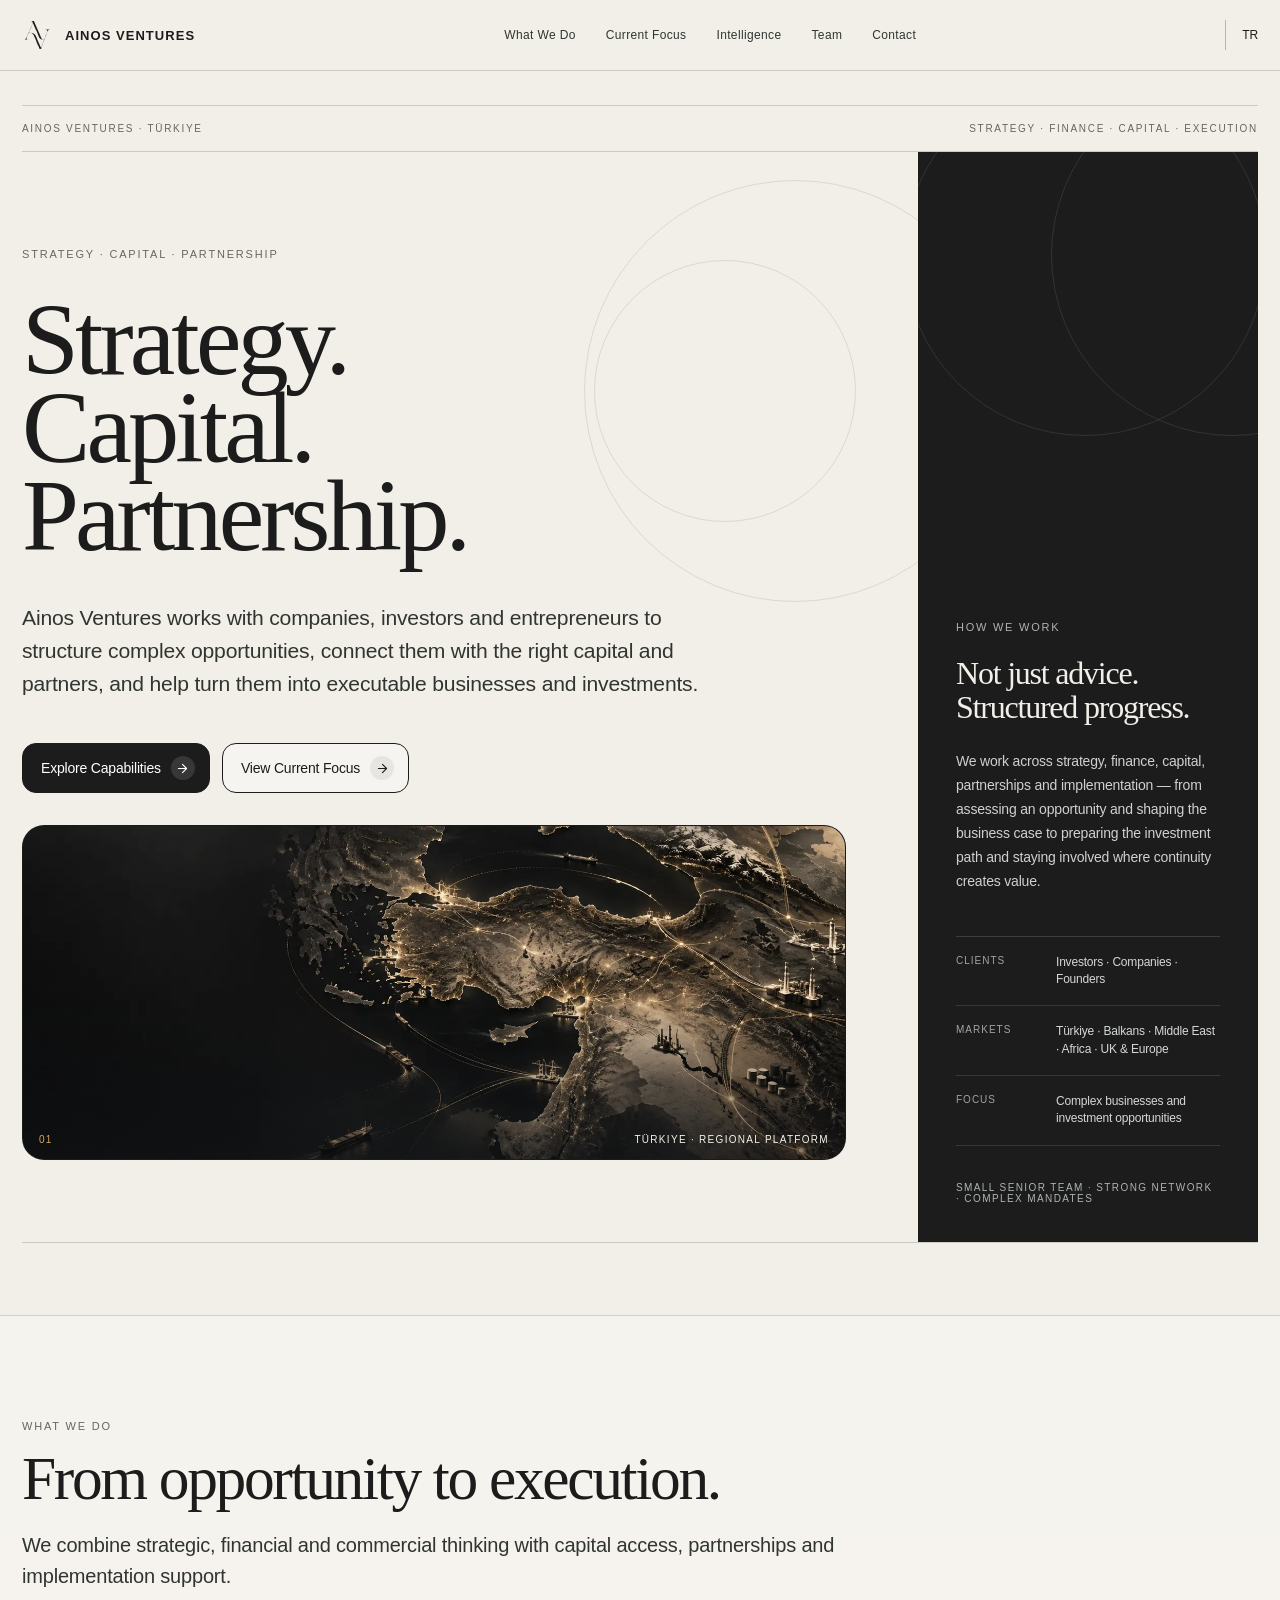
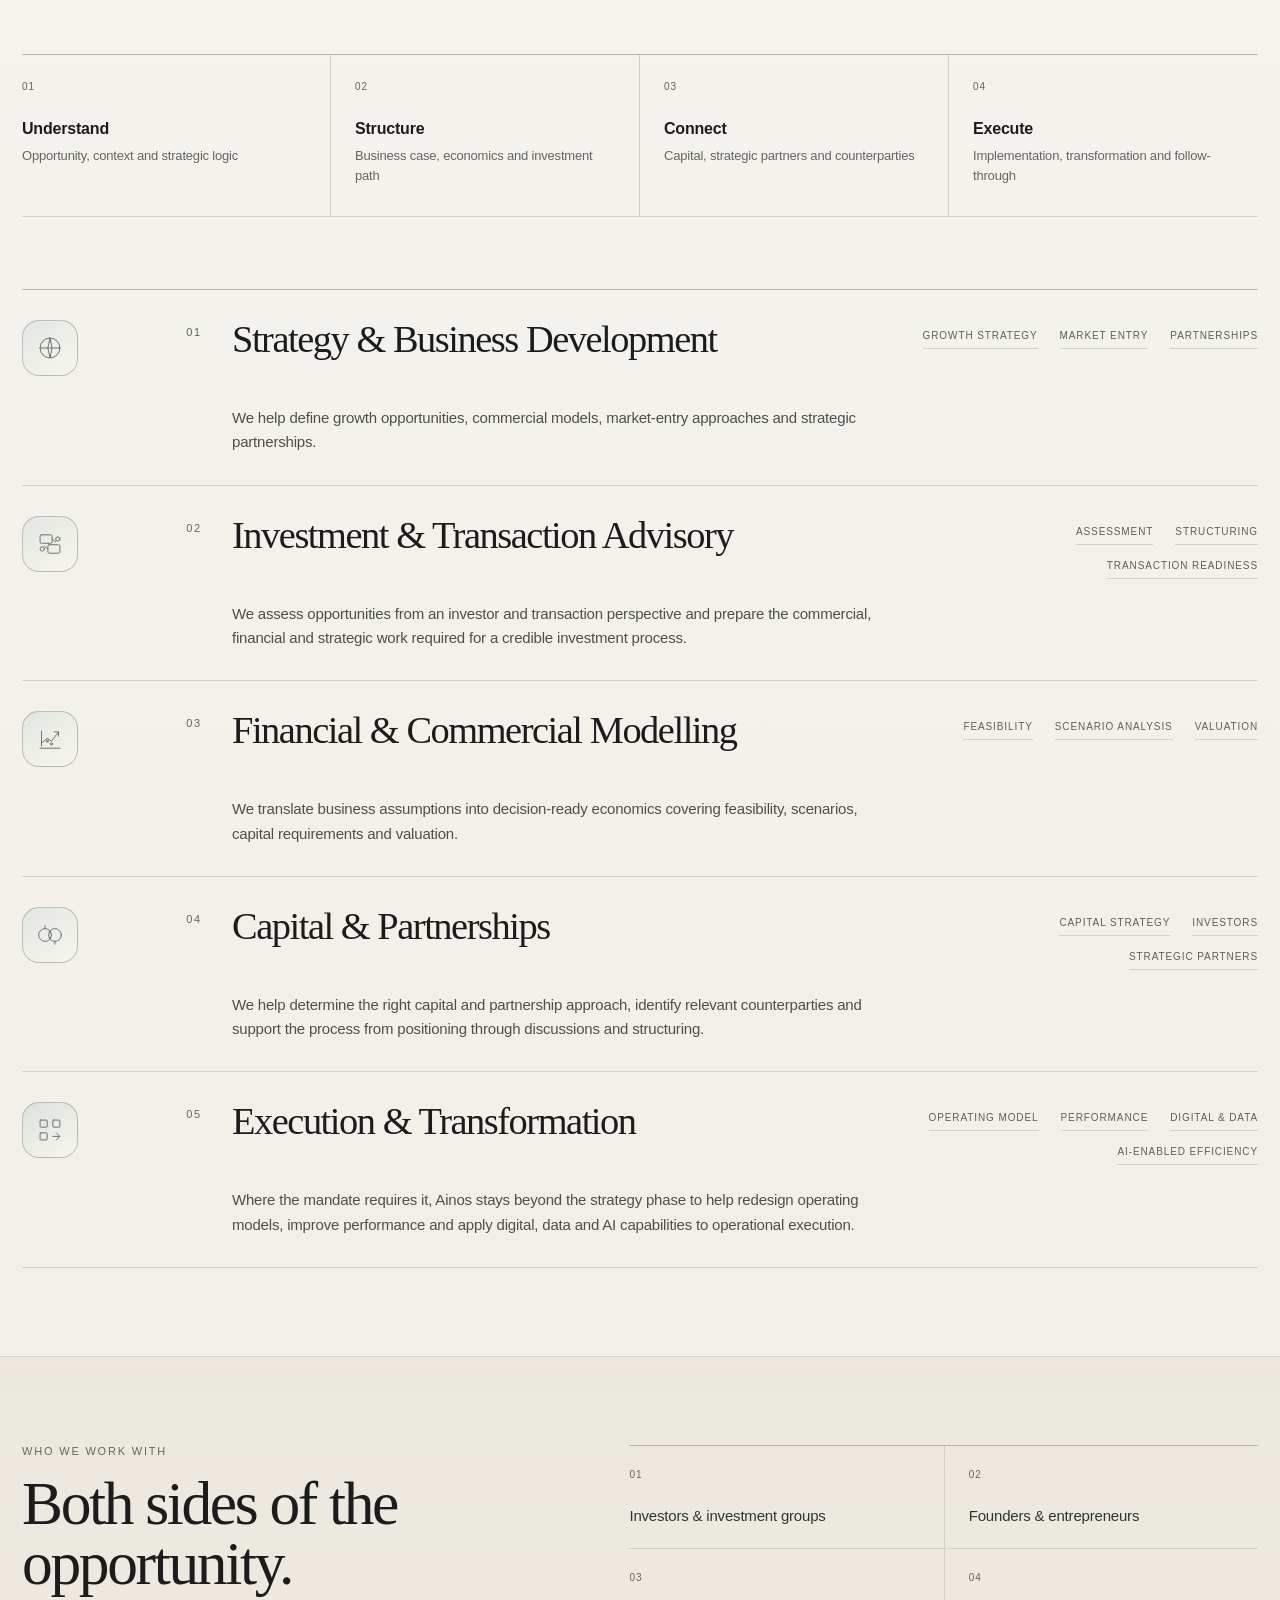
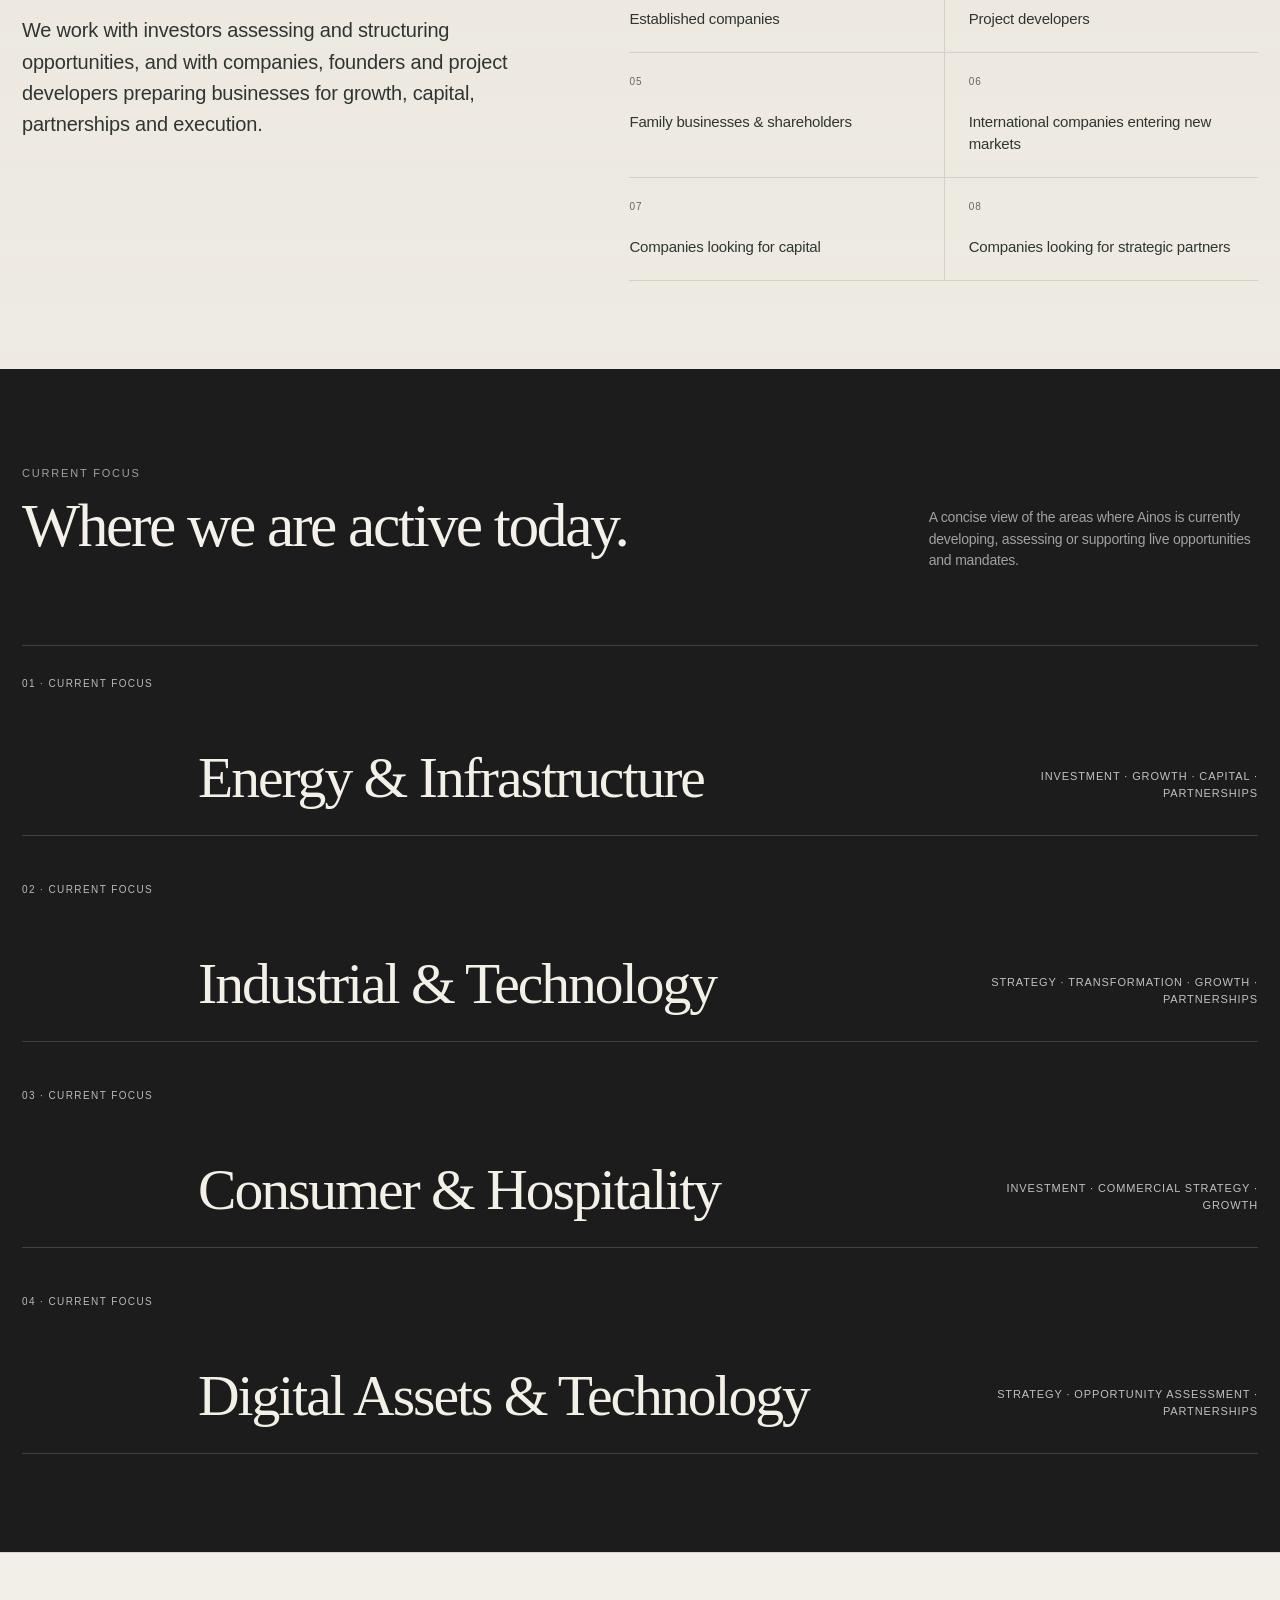
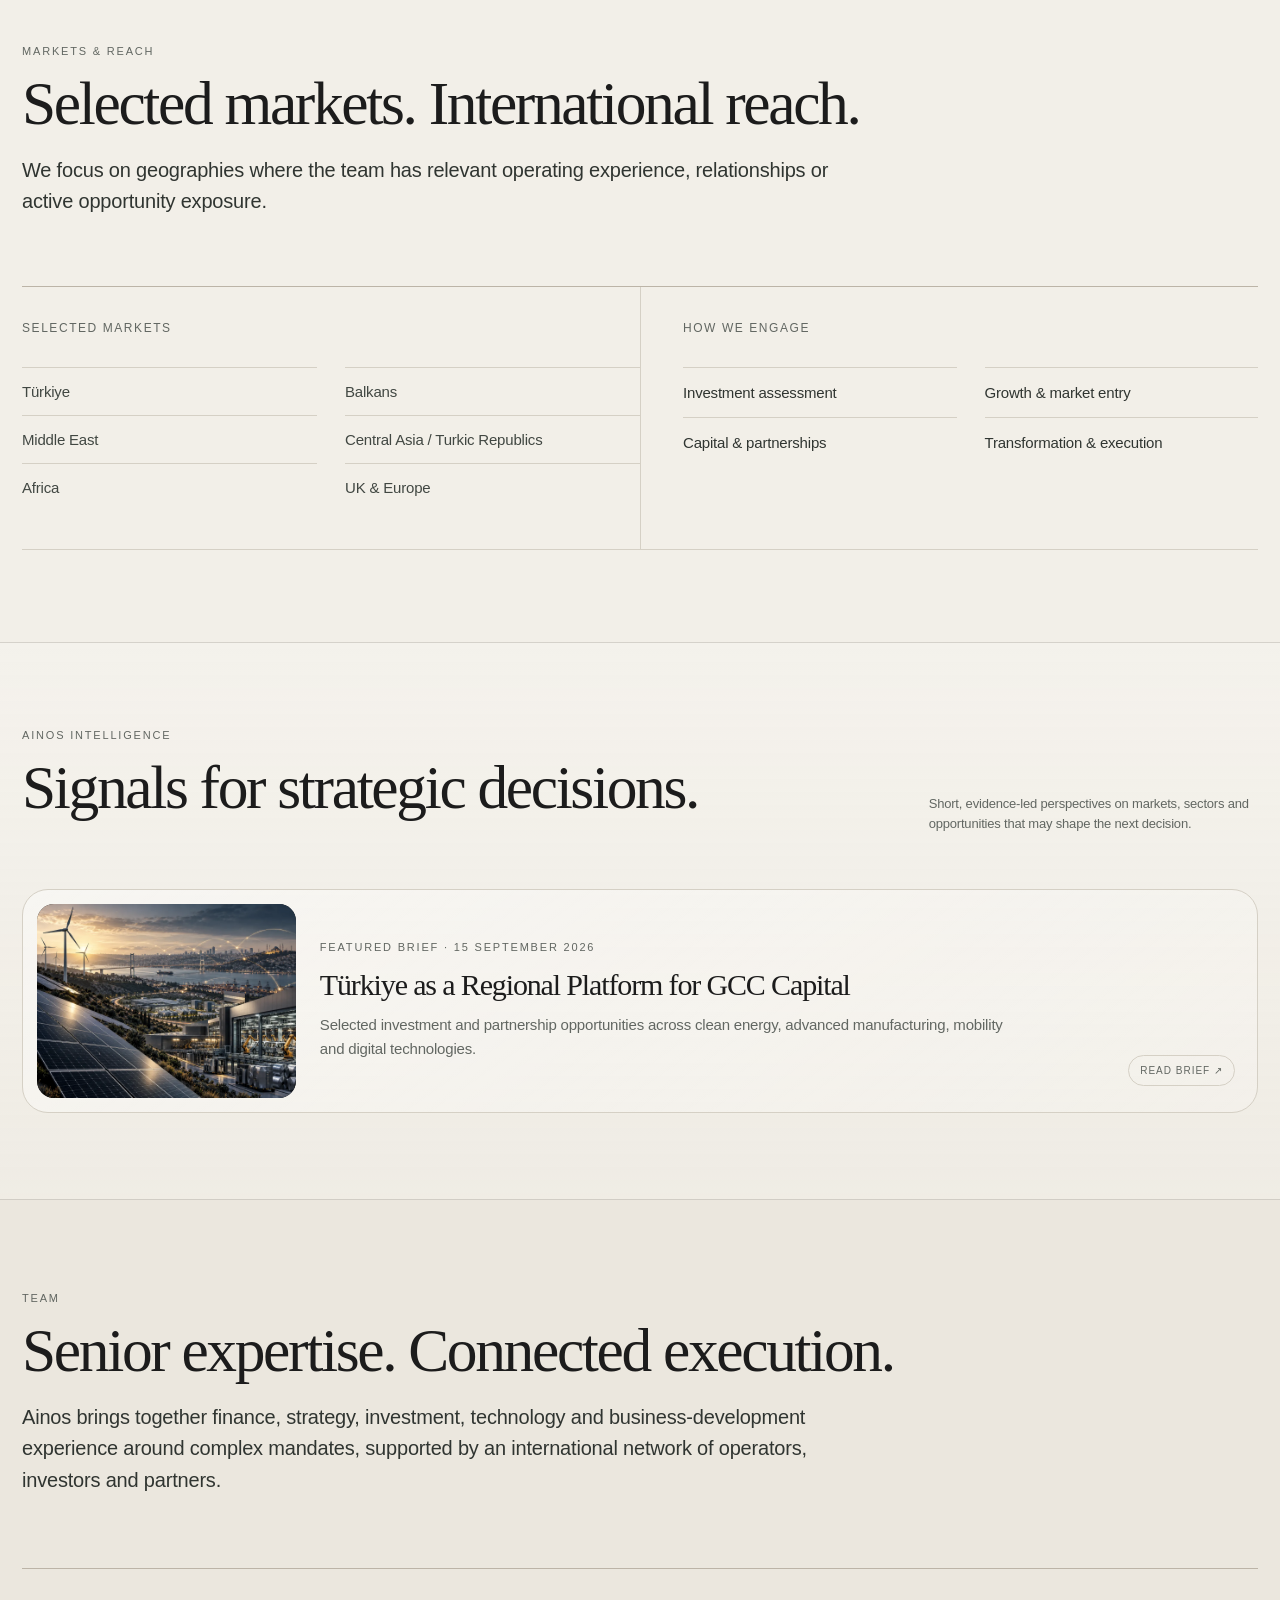
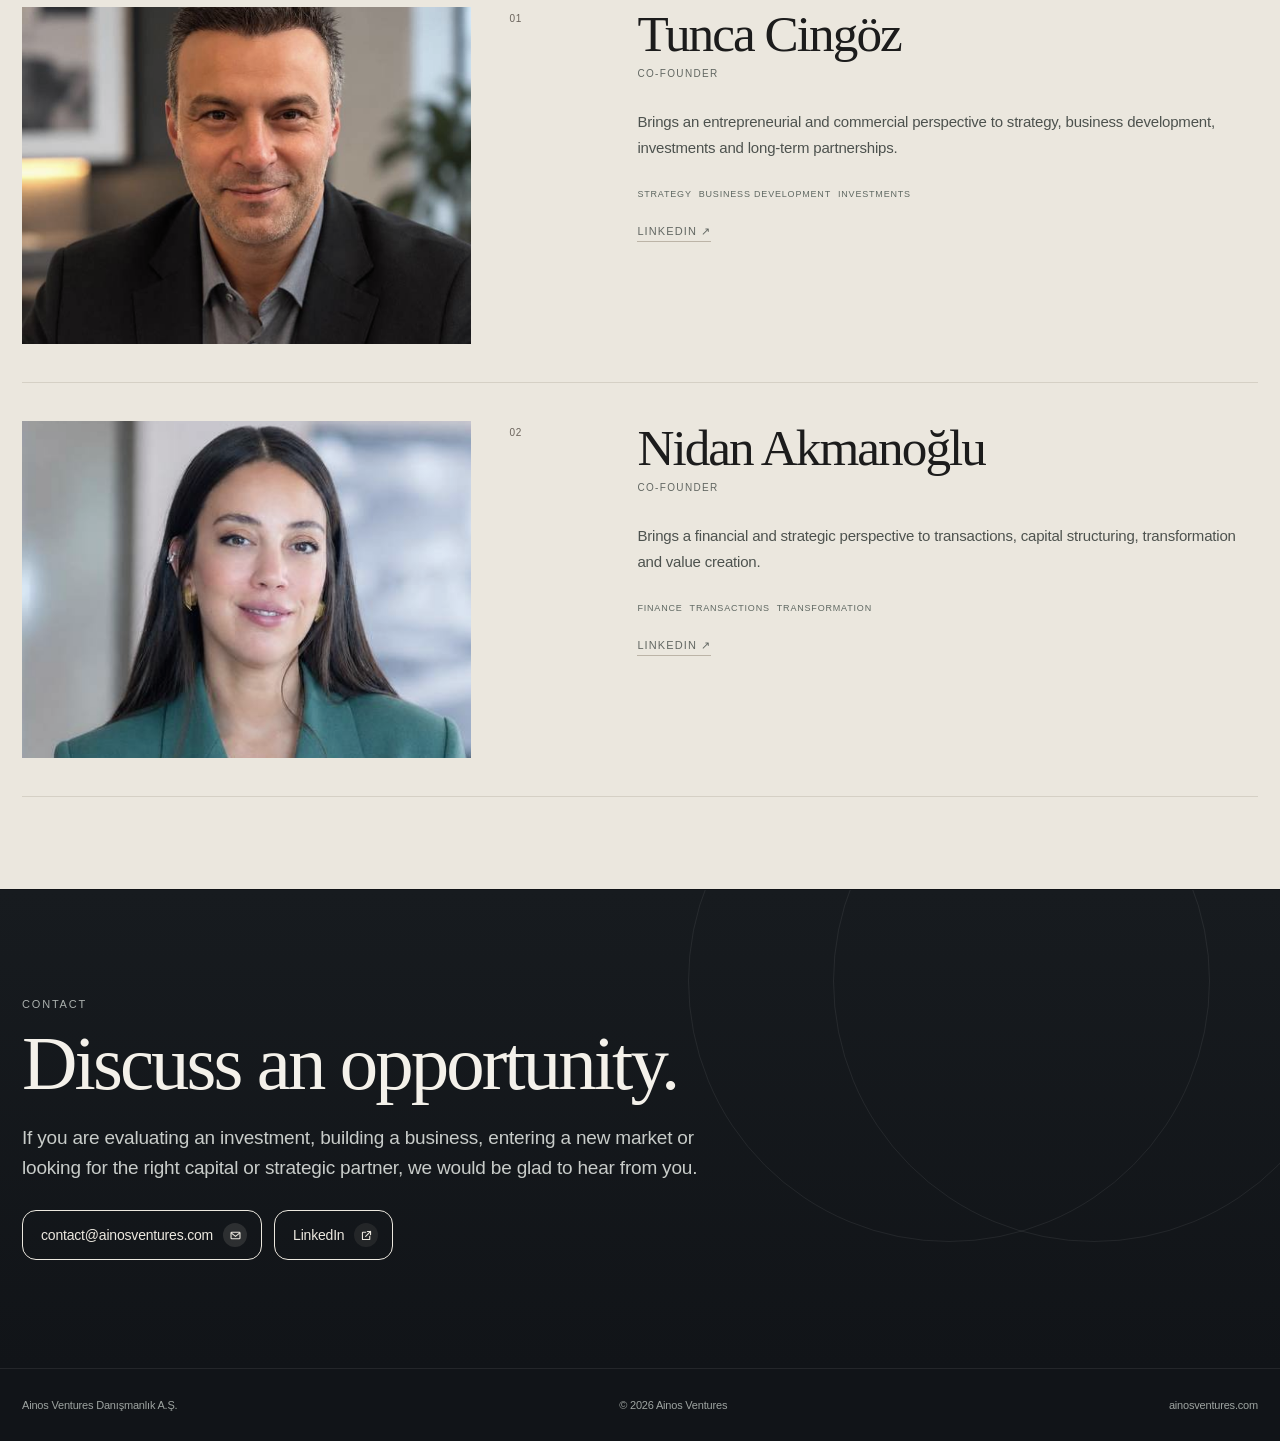
==== commit 2876ade4: "Refine capability icons and CTA controls" ====
--- a/en/index.html
+++ b/en/index.html
@@ -52,7 +52,7 @@
           <div class="eyebrow">Strategy · Capital · Partnership</div>
           <h1 class="serif">Strategy.<br>Capital.<br>Partnership.</h1>
           <p class="hero-copy">Ainos Ventures works with companies, investors and entrepreneurs to structure complex opportunities, connect them with the right capital and partners, and help turn them into executable businesses and investments.</p>
-          <div class="actions"><a class="btn primary" href="#what">Explore Capabilities</a><a class="btn ghost" href="#focus">View Current Focus</a></div>
+          <div class="actions"><a class="btn primary" href="#what">Explore Capabilities<span class="btn-icon" aria-hidden="true"><svg viewBox="0 0 16 16" focusable="false"><path d="M3 8h9M8 3l5 5-5 5"></path></svg></span></a><a class="btn ghost" href="#focus">View Current Focus<span class="btn-icon" aria-hidden="true"><svg viewBox="0 0 16 16" focusable="false"><path d="M3 8h9M8 3l5 5-5 5"></path></svg></span></a></div>
           <figure class="hero-visual">
             <img src="/assets/images/hero-platform.webp" alt="" width="1600" height="900" fetchpriority="high" decoding="async">
             <figcaption><span>01</span><span>Türkiye · Regional platform</span></figcaption>
@@ -87,11 +87,11 @@
         <div class="model-step"><div class="no">04</div><b>Execute</b><span>Implementation, transformation and follow-through</span></div>
       </div>
       <div class="cap-grid">
-        <article class="cap reveal"><div><div class="section-kicker">01</div><h3>Strategy & Business Development</h3><p>We help define growth opportunities, commercial models, market-entry approaches and strategic partnerships.</p></div><div class="tags"><span class="tag">Growth Strategy</span><span class="tag">Market Entry</span><span class="tag">Partnerships</span></div></article>
-        <article class="cap reveal"><div><div class="section-kicker">02</div><h3>Investment & Transaction Advisory</h3><p>We assess opportunities from an investor and transaction perspective and prepare the commercial, financial and strategic work required for a credible investment process.</p></div><div class="tags"><span class="tag">Assessment</span><span class="tag">Structuring</span><span class="tag">Transaction Readiness</span></div></article>
-        <article class="cap reveal"><div><div class="section-kicker">03</div><h3>Financial & Commercial Modelling</h3><p>We translate business assumptions into decision-ready economics covering feasibility, scenarios, capital requirements and valuation.</p></div><div class="tags"><span class="tag">Feasibility</span><span class="tag">Scenario Analysis</span><span class="tag">Valuation</span></div></article>
-        <article class="cap reveal"><div><div class="section-kicker">04</div><h3>Capital & Partnerships</h3><p>We help determine the right capital and partnership approach, identify relevant counterparties and support the process from positioning through discussions and structuring.</p></div><div class="tags"><span class="tag">Capital Strategy</span><span class="tag">Investors</span><span class="tag">Strategic Partners</span></div></article>
-        <article class="cap full reveal"><div><div class="section-kicker">05</div><h3>Execution & Transformation</h3><p>Where the mandate requires it, Ainos stays beyond the strategy phase to help redesign operating models, improve performance and apply digital, data and AI capabilities to operational execution.</p></div><div class="tags"><span class="tag">Operating Model</span><span class="tag">Performance</span><span class="tag">Digital & Data</span><span class="tag">AI-enabled Efficiency</span></div></article>
+        <article class="cap reveal"><div><div class="cap-head"><div class="cap-visual" aria-hidden="true"><svg class="cap-icon" viewBox="0 0 48 48" focusable="false"><circle cx="24" cy="24" r="14"></circle><path d="m24 10 3 14-3 14-3-14 3-14Z"></path><path d="M10 24h28"></path></svg></div><div class="section-kicker">01</div></div><h3>Strategy & Business Development</h3><p>We help define growth opportunities, commercial models, market-entry approaches and strategic partnerships.</p></div><div class="tags"><span class="tag">Growth Strategy</span><span class="tag">Market Entry</span><span class="tag">Partnerships</span></div></article>
+        <article class="cap reveal"><div><div class="cap-head"><div class="cap-visual" aria-hidden="true"><svg class="cap-icon" viewBox="0 0 48 48" focusable="false"><rect x="10" y="11" width="17" height="12" rx="2"></rect><rect x="21" y="25" width="17" height="12" rx="2"></rect><path d="m27 17 5 4M21 31l-5-4"></path><circle cx="35" cy="17" r="3"></circle><circle cx="13" cy="31" r="3"></circle></svg></div><div class="section-kicker">02</div></div><h3>Investment & Transaction Advisory</h3><p>We assess opportunities from an investor and transaction perspective and prepare the commercial, financial and strategic work required for a credible investment process.</p></div><div class="tags"><span class="tag">Assessment</span><span class="tag">Structuring</span><span class="tag">Transaction Readiness</span></div></article>
+        <article class="cap reveal"><div><div class="cap-head"><div class="cap-visual" aria-hidden="true"><svg class="cap-icon" viewBox="0 0 48 48" focusable="false"><path d="M10 37h28M12 34V13M12 30l8-7 6 4 10-13"></path><path d="M30 14h6v6"></path><circle cx="20" cy="27" r="1.5"></circle><circle cx="26" cy="31" r="1.5"></circle></svg></div><div class="section-kicker">03</div></div><h3>Financial & Commercial Modelling</h3><p>We translate business assumptions into decision-ready economics covering feasibility, scenarios, capital requirements and valuation.</p></div><div class="tags"><span class="tag">Feasibility</span><span class="tag">Scenario Analysis</span><span class="tag">Valuation</span></div></article>
+        <article class="cap reveal"><div><div class="cap-head"><div class="cap-visual" aria-hidden="true"><svg class="cap-icon" viewBox="0 0 48 48" focusable="false"><circle cx="17" cy="24" r="9"></circle><circle cx="31" cy="24" r="9"></circle><path d="M23 20h2M23 28h2"></path><path d="M17 15v-4M31 33v4"></path></svg></div><div class="section-kicker">04</div></div><h3>Capital & Partnerships</h3><p>We help determine the right capital and partnership approach, identify relevant counterparties and support the process from positioning through discussions and structuring.</p></div><div class="tags"><span class="tag">Capital Strategy</span><span class="tag">Investors</span><span class="tag">Strategic Partners</span></div></article>
+        <article class="cap full reveal"><div><div class="cap-head"><div class="cap-visual" aria-hidden="true"><svg class="cap-icon" viewBox="0 0 48 48" focusable="false"><rect x="10" y="10" width="10" height="10" rx="1"></rect><rect x="28" y="10" width="10" height="10" rx="1"></rect><rect x="10" y="28" width="10" height="10" rx="1"></rect><path d="M28 33h9M33 28l5 5-5 5"></path></svg></div><div class="section-kicker">05</div></div><h3>Execution & Transformation</h3><p>Where the mandate requires it, Ainos stays beyond the strategy phase to help redesign operating models, improve performance and apply digital, data and AI capabilities to operational execution.</p></div><div class="tags"><span class="tag">Operating Model</span><span class="tag">Performance</span><span class="tag">Digital & Data</span><span class="tag">AI-enabled Efficiency</span></div></article>
       </div>
     </div>
   </section>
@@ -189,12 +189,12 @@
       <h2 class="serif">Discuss an opportunity.</h2>
       <p>If you are evaluating an investment, building a business, entering a new market or looking for the right capital or strategic partner, we would be glad to hear from you.</p>
       <div class="contact-actions">
-        <a class="btn" itemprop="email" href="mailto:contact@ainosventures.com">contact@ainosventures.com</a>
-        <a class="btn company-link" itemprop="sameAs" href="https://www.linkedin.com/company/ainos-ventures/" target="_blank" rel="noopener noreferrer" aria-label="Open Ainos Ventures on LinkedIn in a new tab">LinkedIn ↗</a>
+        <a class="btn" itemprop="email" href="mailto:contact@ainosventures.com">contact@ainosventures.com<span class="btn-icon btn-icon-mail" aria-hidden="true"><svg viewBox="0 0 16 16" focusable="false"><rect x="2.5" y="4" width="11" height="8" rx="1"></rect><path d="m3 5 5 4 5-4"></path></svg></span></a>
+        <a class="btn company-link" itemprop="sameAs" href="https://www.linkedin.com/company/ainos-ventures/" target="_blank" rel="noopener noreferrer" aria-label="Open Ainos Ventures on LinkedIn in a new tab">LinkedIn<span class="btn-icon btn-icon-external" aria-hidden="true"><svg viewBox="0 0 16 16" focusable="false"><path d="M9 3h4v4M13 3 7 9"></path><path d="M12 9v3.5a.5.5 0 0 1-.5.5h-8a.5.5 0 0 1-.5-.5v-8a.5.5 0 0 1 .5-.5H7"></path></svg></span></a>
       </div>
     </div>
   </section>
 </main>
 <footer><div class="wrap footer-inner"><span itemprop="legalName">Ainos Ventures Danışmanlık A.Ş.</span><span>© <span data-current-year></span> Ainos Ventures</span><span>ainosventures.com</span></div></footer>
 </body>
-</html>+</html>
--- a/assets/css/site-enhancements.css
+++ b/assets/css/site-enhancements.css
@@ -128,6 +128,11 @@
 .article-body{font-size:17px;line-height:1.72;color:#303531}
 .article-body p{margin:0 0 24px}
 .article-body .article-lead{font-size:21px;line-height:1.58;color:var(--text);margin-bottom:48px}
+.article-signal-grid{display:grid;grid-template-columns:repeat(3,minmax(0,1fr));gap:10px;margin:-8px 0 52px}
+.article-signal{display:flex;flex-direction:column;gap:13px;min-height:178px;padding:18px;border:1px solid var(--line);border-radius:18px;background:rgba(255,255,255,.34)}
+.article-signal-index{font-size:10px;letter-spacing:.14em;color:var(--muted)}
+.article-signal strong{font-size:18px;line-height:1.08;font-weight:500;letter-spacing:-.02em}
+.article-signal span:last-child{margin-top:auto;font-size:13px;line-height:1.45;color:var(--muted)}
 .article-body h2{font-size:clamp(32px,4vw,48px);line-height:1.02;margin:58px 0 20px}
 .article-body h3{font-size:23px;line-height:1.12;margin:38px 0 12px;letter-spacing:-.025em}
 .article-body ul{margin:0 0 30px;padding-left:24px}
@@ -154,6 +159,8 @@
   .article-dek{font-size:19px}
   .article-body{font-size:16px;line-height:1.67}
   .article-body .article-lead{font-size:19px}
+  .article-signal-grid{grid-template-columns:1fr 1fr;margin-bottom:44px}
+  .article-signal:last-child{grid-column:1 / -1;min-height:150px}
   .article-body h2{font-size:35px;margin-top:44px}
   .article-body h3{font-size:21px}
   .article-callout{padding:23px 20px}
@@ -162,10 +169,10 @@
 }
 
 /* Ainos visual refresh */
-.hero-main{justify-content:space-between}
+.hero-main{justify-content:flex-start}
 .hero-main-copy{display:flex;flex-direction:column}
-.hero-visual{margin:38px 0 0;border:1px solid rgba(17,20,23,.1);border-radius:22px;overflow:hidden;background:var(--dark);position:relative;isolation:isolate}
-.hero-visual img{width:100%;aspect-ratio:16/7;object-fit:cover;object-position:center;filter:saturate(.82) contrast(1.02)}
+.hero-visual{margin:32px 0 0;border:1px solid rgba(17,20,23,.1);border-radius:22px;overflow:hidden;background:var(--dark);position:relative;isolation:isolate}
+.hero-visual img{width:100%;height:clamp(260px,26vw,360px);aspect-ratio:auto;object-fit:cover;object-position:center;filter:saturate(.82) contrast(1.02)}
 .hero-visual:after{content:"";position:absolute;inset:0;background:linear-gradient(180deg,rgba(17,20,23,0) 48%,rgba(17,20,23,.55) 100%);pointer-events:none}
 .hero-visual figcaption{position:absolute;z-index:1;left:16px;right:16px;bottom:14px;display:flex;justify-content:space-between;gap:14px;color:#f5f2eb;font-size:10px;letter-spacing:.13em;text-transform:uppercase}
 .hero-visual figcaption span:first-child{color:#d8a45d}
@@ -189,7 +196,7 @@
 }
 @media(max-width:650px){
   .hero-visual{margin-top:30px}
-  .hero-visual img{aspect-ratio:16/9}
+  .hero-visual img{height:clamp(220px,54vw,340px);aspect-ratio:auto}
   .hero-visual figcaption{font-size:9px;left:12px;right:12px;bottom:11px}
   .insight-card{grid-template-columns:1fr;padding:12px}
   .insight-card-media{min-height:0;aspect-ratio:16/9}
@@ -198,3 +205,55 @@
   .article-hero-media{margin-bottom:48px;border-radius:22px}
   .article-hero-media figcaption{font-size:9px;padding:10px 12px}
 }
+
+/* Page rhythm refinement */
+main > section:not(.hero){padding:92px 0}
+main > section:not(.hero) + section{border-top-color:rgba(17,20,23,.12)}
+main > section#what{padding-top:104px;padding-bottom:88px;background:linear-gradient(180deg,rgba(255,255,255,.28),rgba(255,255,255,0))}
+main > section.soft-section{padding-top:88px;padding-bottom:88px;background:linear-gradient(180deg,rgba(235,231,222,.9),rgba(235,231,222,.52))}
+main > section#focus{padding-top:98px;padding-bottom:98px}
+main > section#intelligence{padding-top:86px;padding-bottom:86px}
+main > section#team{padding-top:92px;padding-bottom:92px}
+main > section#contact{padding-top:108px;padding-bottom:108px}
+
+@media(max-width:900px){
+  main > section:not(.hero){padding:82px 0}
+  main > section#what{padding-top:90px;padding-bottom:78px}
+  main > section.soft-section{padding-top:78px;padding-bottom:78px}
+  main > section#focus{padding-top:86px;padding-bottom:86px}
+  main > section#intelligence{padding-top:76px;padding-bottom:76px}
+  main > section#team{padding-top:82px;padding-bottom:82px}
+  main > section#contact{padding-top:96px;padding-bottom:96px}
+}
+
+@media(max-width:650px){
+  main > section:not(.hero){padding:72px 0}
+  main > section#what{padding-top:78px;padding-bottom:68px}
+  main > section.soft-section{padding-top:70px;padding-bottom:70px}
+  main > section#focus{padding-top:74px;padding-bottom:74px}
+  main > section#intelligence{padding-top:68px;padding-bottom:68px}
+  main > section#team{padding-top:72px;padding-bottom:72px}
+  main > section#contact{padding-top:88px;padding-bottom:88px}
+}
+
+/* Capability icon and control refinement */
+.btn{gap:10px;min-height:50px;padding:0 14px 0 18px;border-radius:14px}
+.btn-icon{width:24px;height:24px;display:grid;place-items:center;flex:0 0 auto;border-radius:50%;background:rgba(255,255,255,.12);transition:transform .18s ease,background .18s ease}
+.btn-icon svg{width:13px;height:13px;fill:none;stroke:currentColor;stroke-width:1.35;stroke-linecap:round;stroke-linejoin:round;transition:transform .18s ease}
+.btn.ghost .btn-icon{background:rgba(17,20,23,.065)}
+.btn:hover .btn-icon{transform:translateX(2px)}
+.contact .btn-icon{background:rgba(236,232,223,.12)}
+.contact .company-link .btn-icon{background:rgba(236,232,223,.08)}
+.cap{position:relative;overflow:hidden}
+.cap-head{display:flex;align-items:flex-start;justify-content:space-between;gap:18px}
+.cap-visual{width:56px;height:56px;display:grid;place-items:center;border:1px solid rgba(100,113,104,.38);border-radius:17px;background:linear-gradient(145deg,rgba(220,226,220,.72),rgba(248,246,241,.78));color:var(--sage)}
+.cap-icon{width:34px;height:34px;fill:none;stroke:currentColor;stroke-width:1.35;stroke-linecap:round;stroke-linejoin:round}
+.cap .section-kicker{margin-top:7px;margin-bottom:0}
+.cap h3{margin-top:22px}
+.cap.full .cap-head{align-items:flex-start}
+.cap.full .cap-visual{background:linear-gradient(145deg,rgba(216,224,217,.88),rgba(248,246,241,.78))}
+@media(max-width:650px){
+  .btn{min-height:48px}
+  .cap-visual{width:52px;height:52px;border-radius:15px}
+  .cap-icon{width:31px;height:31px}
+}
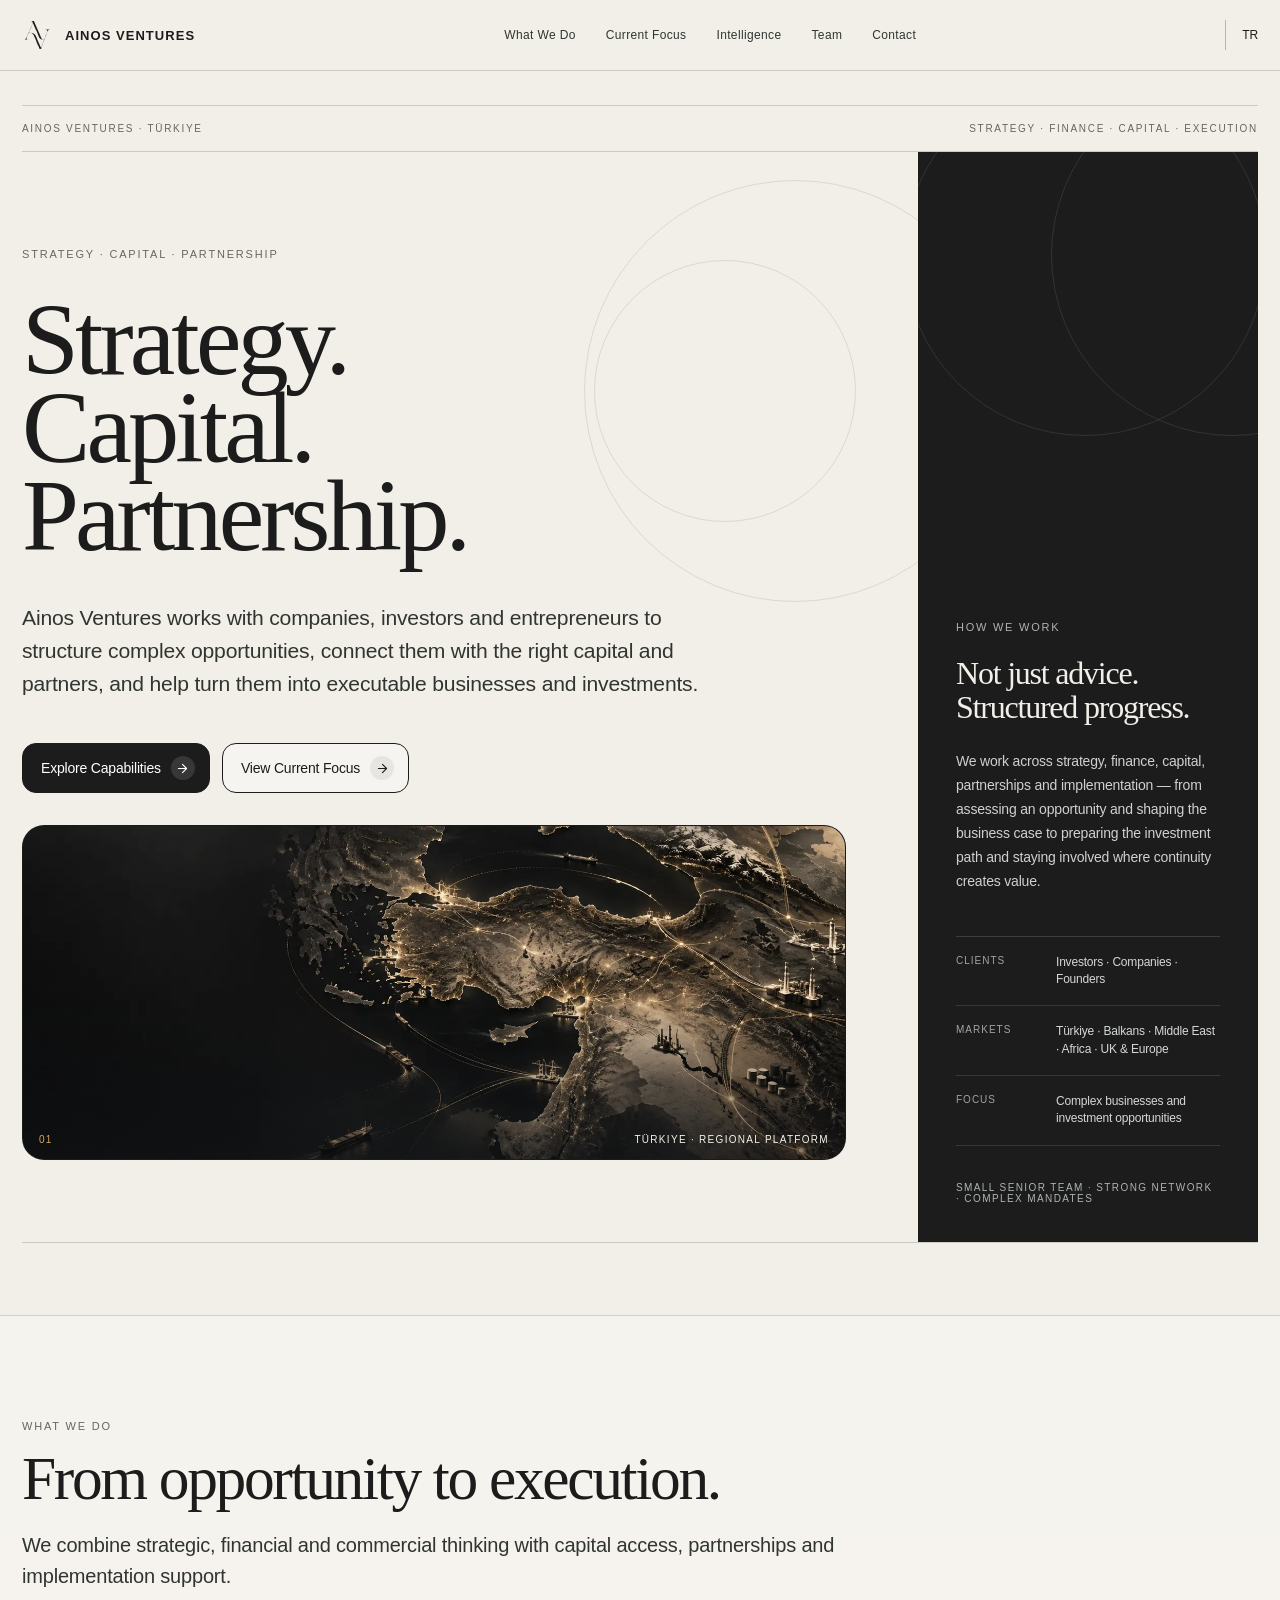
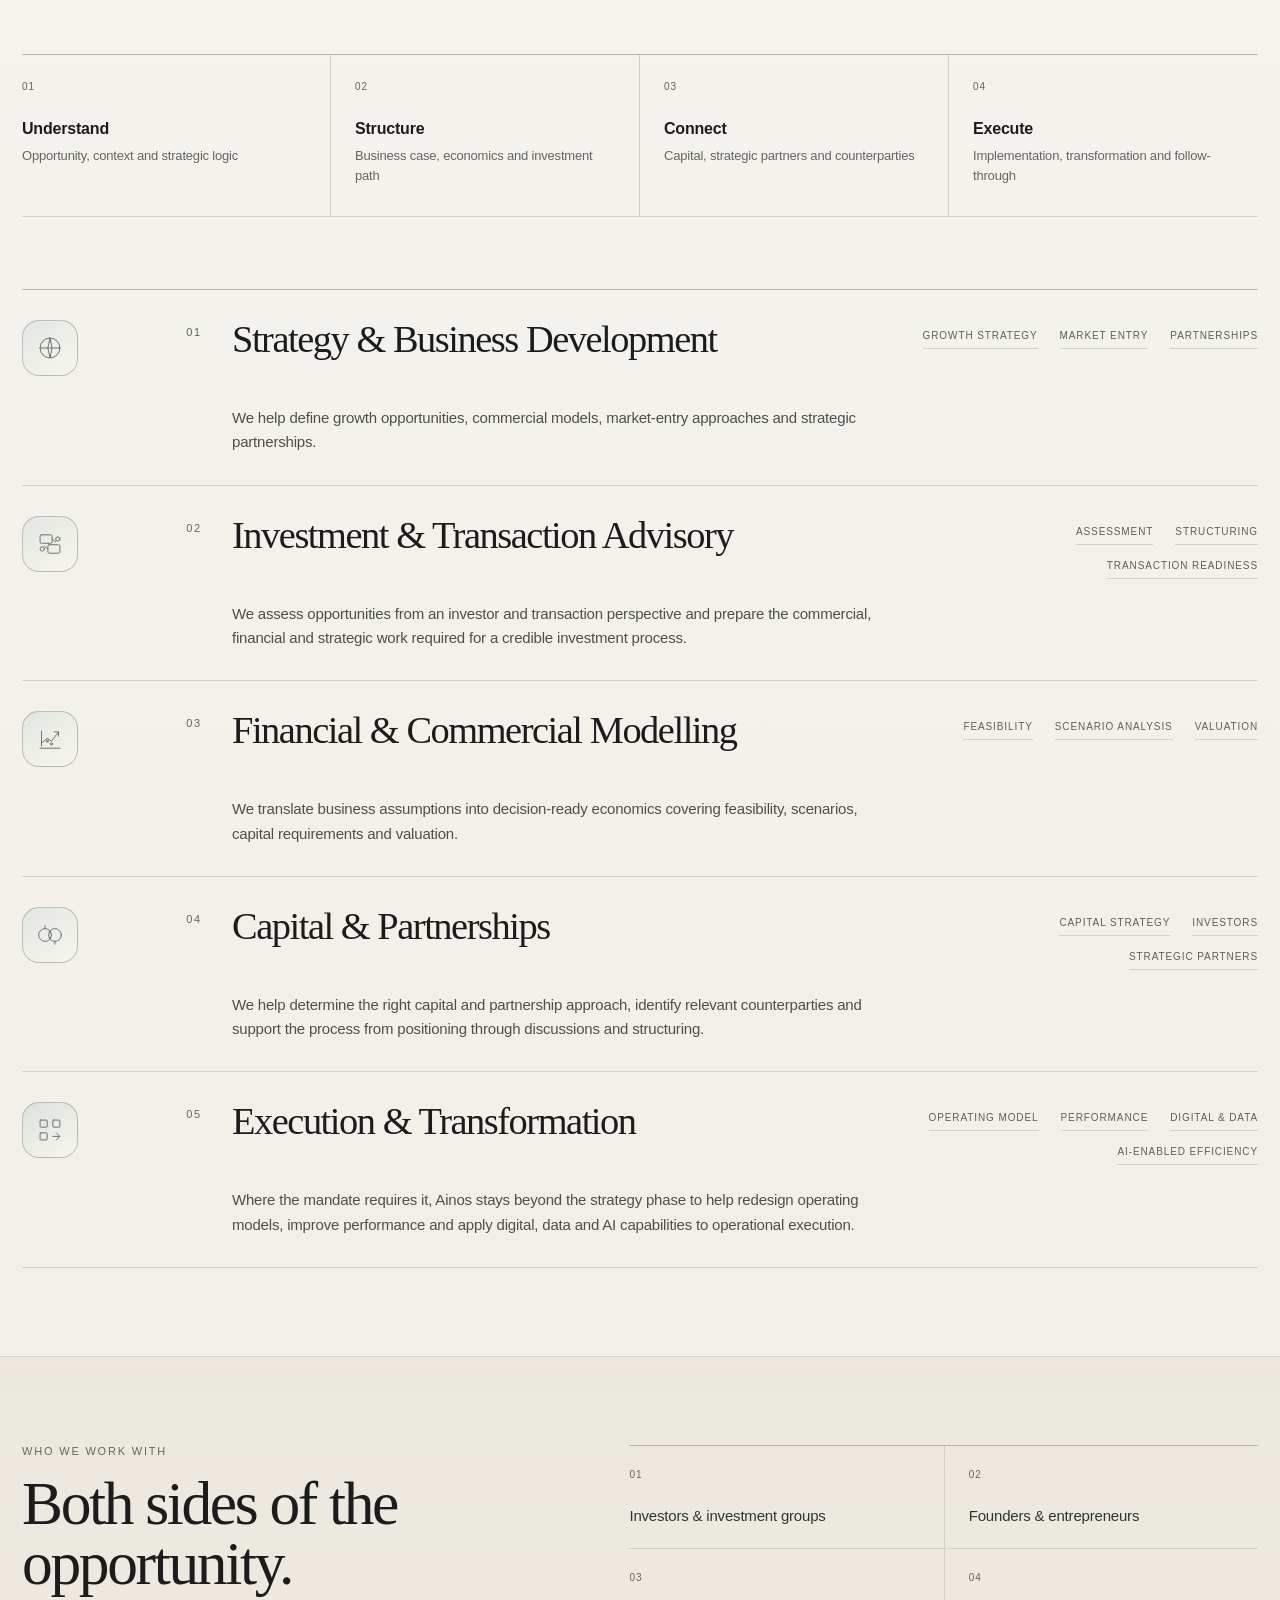
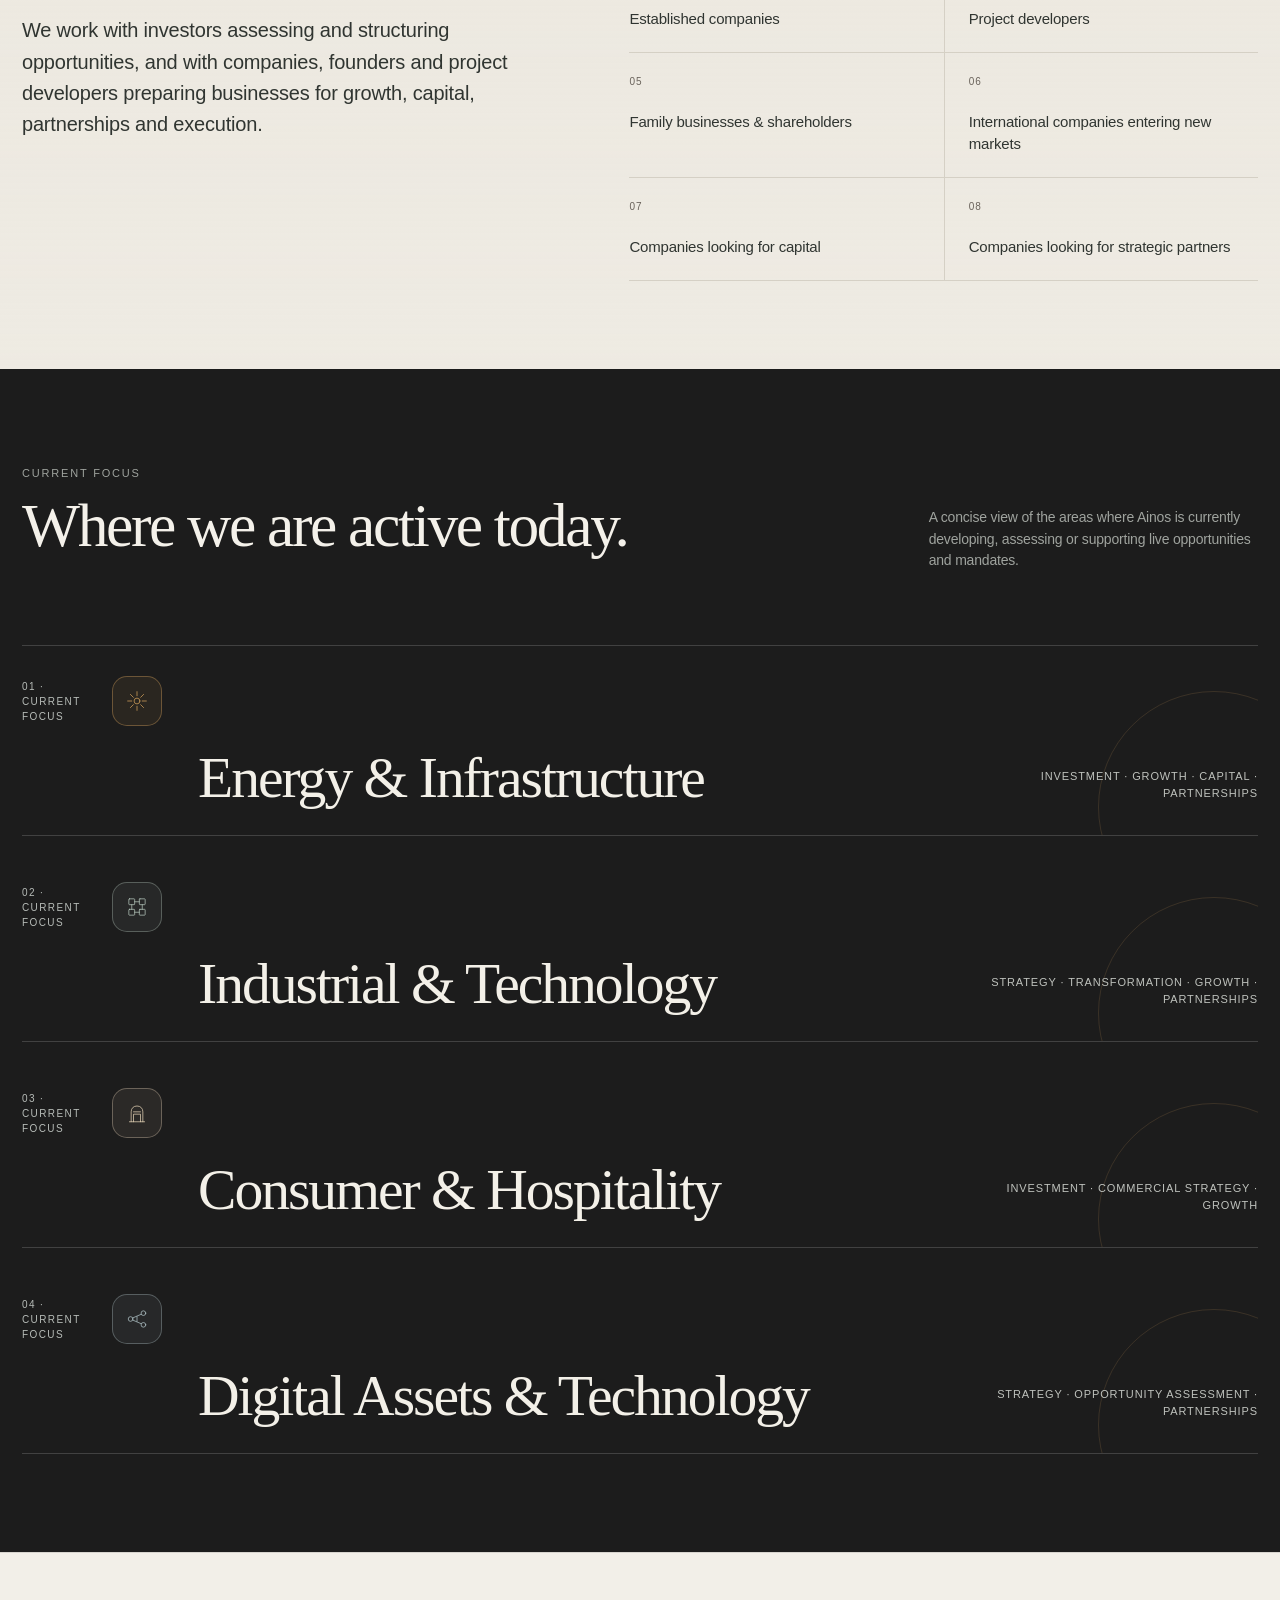
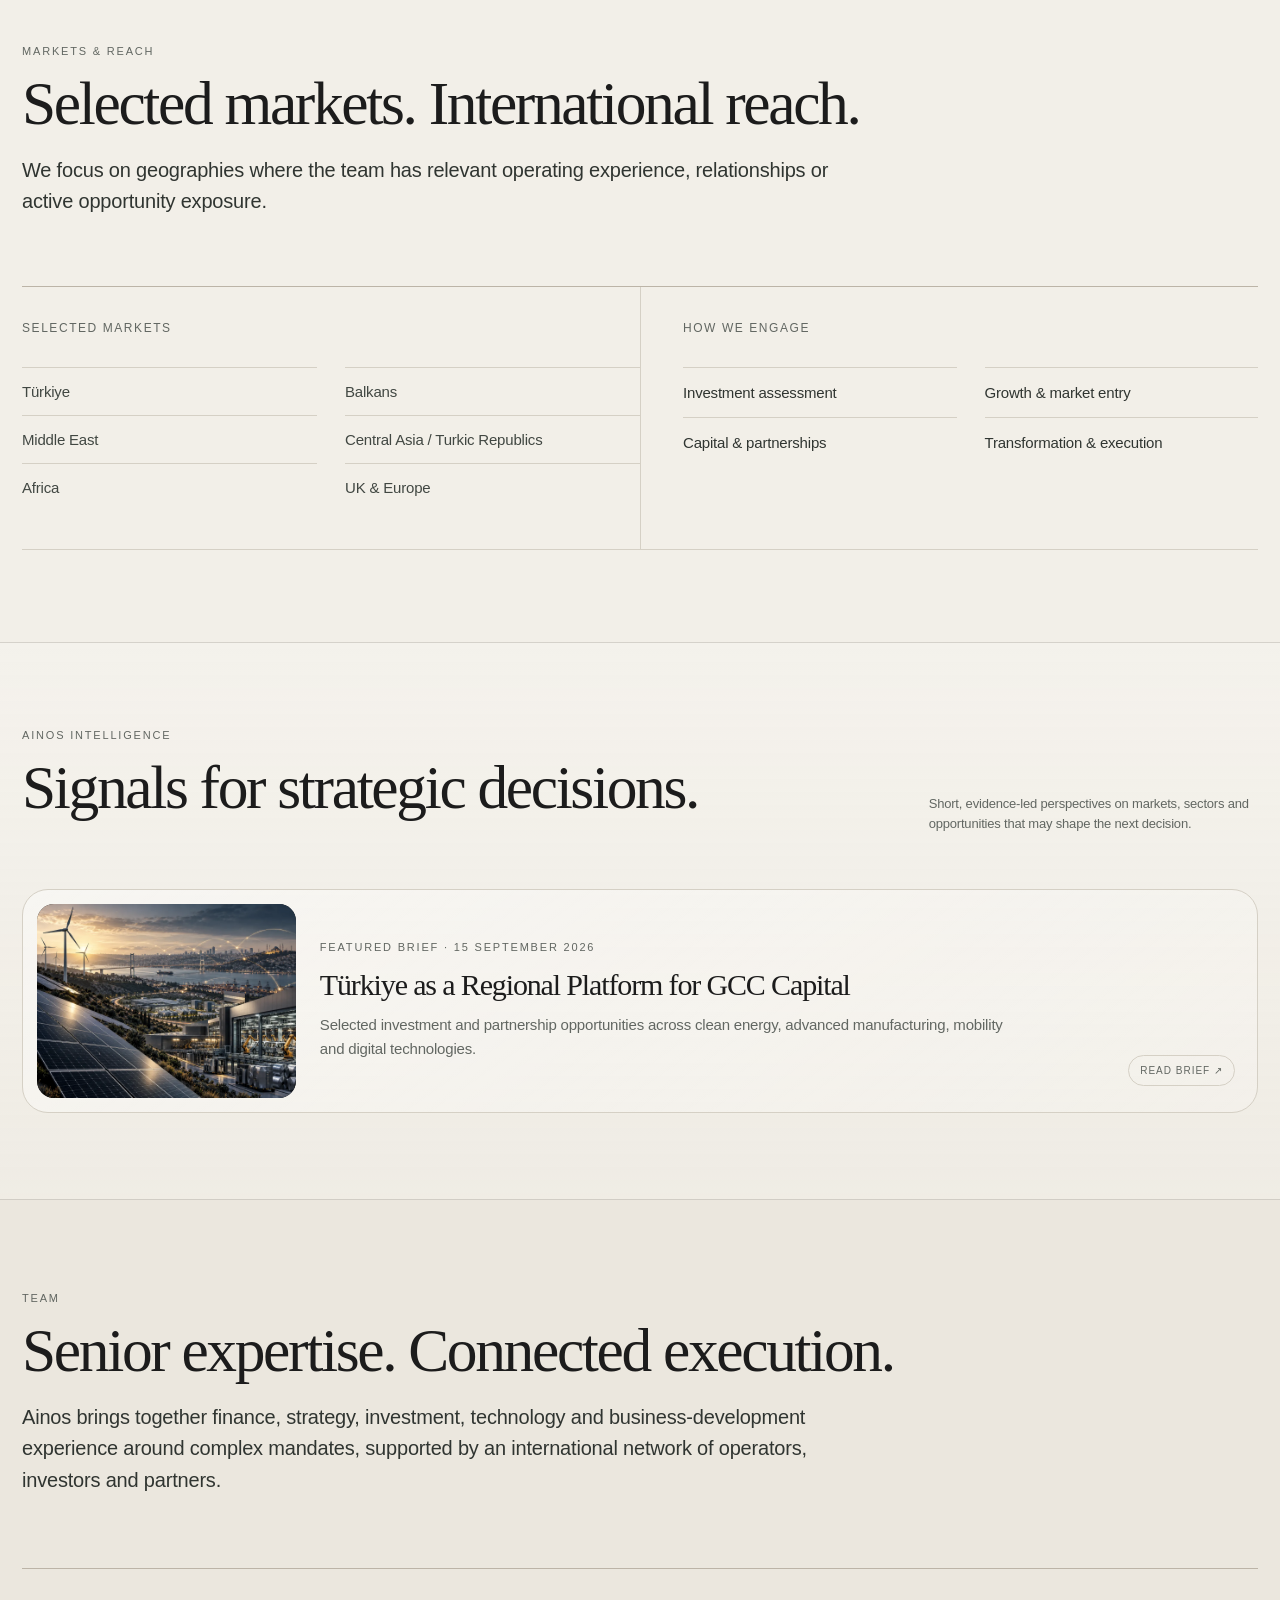
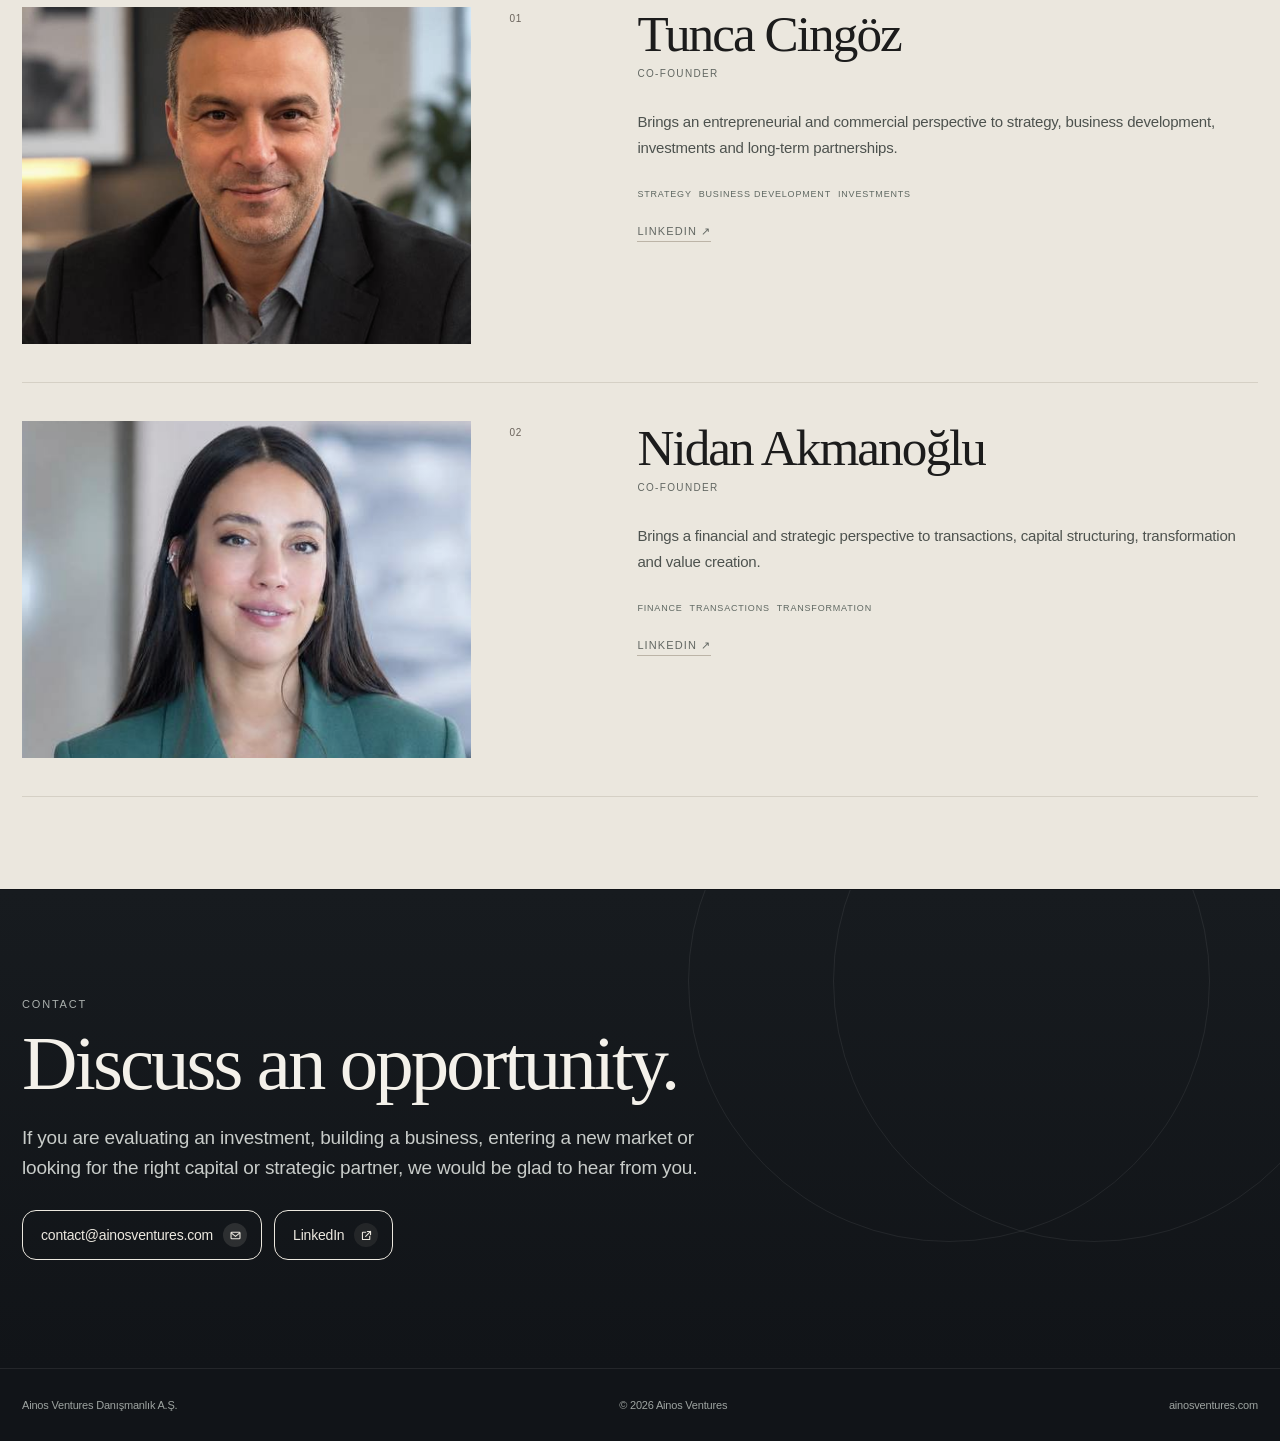
==== commit 454f6f4c: "Differentiate current focus cards visually" ====
--- a/en/index.html
+++ b/en/index.html
@@ -123,10 +123,10 @@
         <p class="section-note">A concise view of the areas where Ainos is currently developing, assessing or supporting live opportunities and mandates.</p>
       </div>
       <div class="work-grid current-focus-grid">
-        <article class="work focus-card reveal"><div class="work-topline"><div class="work-meta">01 · Current Focus</div></div><div><h3 class="focus-title serif">Energy & Infrastructure</h3></div><div class="work-role">Investment · growth · capital · partnerships</div></article>
-        <article class="work focus-card reveal"><div class="work-topline"><div class="work-meta">02 · Current Focus</div></div><div><h3 class="focus-title serif">Industrial & Technology</h3></div><div class="work-role">Strategy · transformation · growth · partnerships</div></article>
-        <article class="work focus-card reveal"><div class="work-topline"><div class="work-meta">03 · Current Focus</div></div><div><h3 class="focus-title serif">Consumer & Hospitality</h3></div><div class="work-role">Investment · commercial strategy · growth</div></article>
-        <article class="work focus-card reveal"><div class="work-topline"><div class="work-meta">04 · Current Focus</div></div><div><h3 class="focus-title serif">Digital Assets & Technology</h3></div><div class="work-role">Strategy · opportunity assessment · partnerships</div></article>
+        <article class="work focus-card focus-energy reveal"><div class="work-topline"><div class="work-meta">01 · Current Focus</div><div class="focus-card-icon" aria-hidden="true"><svg viewBox="0 0 48 48" focusable="false"><circle cx="24" cy="24" r="5"></circle><path d="M24 8v7M24 33v7M8 24h7M33 24h7M12.7 12.7l5 5M30.3 30.3l5 5M35.3 12.7l-5 5M17.7 30.3l-5 5"></path></svg></div></div><div><h3 class="focus-title serif">Energy & Infrastructure</h3></div><div class="work-role">Investment · growth · capital · partnerships</div></article>
+        <article class="work focus-card focus-industrial reveal"><div class="work-topline"><div class="work-meta">02 · Current Focus</div><div class="focus-card-icon" aria-hidden="true"><svg viewBox="0 0 48 48" focusable="false"><rect x="10" y="10" width="10" height="10" rx="1"></rect><rect x="28" y="10" width="10" height="10" rx="1"></rect><rect x="10" y="28" width="10" height="10" rx="1"></rect><rect x="28" y="28" width="10" height="10" rx="1"></rect><path d="M20 15h8M15 20v8M33 20v8M20 33h8"></path></svg></div></div><div><h3 class="focus-title serif">Industrial & Technology</h3></div><div class="work-role">Strategy · transformation · growth · partnerships</div></article>
+        <article class="work focus-card focus-consumer reveal"><div class="work-topline"><div class="work-meta">03 · Current Focus</div><div class="focus-card-icon" aria-hidden="true"><svg viewBox="0 0 48 48" focusable="false"><path d="M11 39h26M14 39V22c0-6 4-10 10-10s10 4 10 10v17"></path><path d="M18 39V26h12v13M18 22h12"></path></svg></div></div><div><h3 class="focus-title serif">Consumer & Hospitality</h3></div><div class="work-role">Investment · commercial strategy · growth</div></article>
+        <article class="work focus-card focus-digital reveal"><div class="work-topline"><div class="work-meta">04 · Current Focus</div><div class="focus-card-icon" aria-hidden="true"><svg viewBox="0 0 48 48" focusable="false"><circle cx="13" cy="24" r="4"></circle><circle cx="35" cy="14" r="4"></circle><circle cx="35" cy="34" r="4"></circle><path d="m17 22 14-6M17 26l14 6"></path><path d="M24 20v8"></path></svg></div></div><div><h3 class="focus-title serif">Digital Assets & Technology</h3></div><div class="work-role">Strategy · opportunity assessment · partnerships</div></article>
       </div>
     </div>
   </section>
--- a/assets/css/site-enhancements.css
+++ b/assets/css/site-enhancements.css
@@ -16,7 +16,18 @@
 .person:hover .person-photo{transform:scale(1.012);filter:saturate(.98) contrast(1)}
 .person-no{margin-bottom:32px}
 .current-focus-grid{grid-template-columns:repeat(4,minmax(0,1fr))}
-.focus-card{min-height:320px}
+.focus-card{min-height:320px;position:relative;overflow:hidden;border:1px solid rgba(255,255,255,.1);background:linear-gradient(155deg,#171b1f 0%,#20262b 64%,#27312e 100%);transition:transform .22s ease,box-shadow .22s ease,border-color .22s ease}
+.focus-card:before{content:"";position:absolute;inset:auto -72px -88px auto;width:230px;height:230px;border:1px solid rgba(216,164,93,.16);border-radius:50%;pointer-events:none}
+.focus-card:hover{transform:translateY(-3px);border-color:rgba(216,164,93,.34);box-shadow:0 22px 44px rgba(17,20,23,.14)}
+.focus-card > *{position:relative;z-index:1}
+.focus-card .work-topline{align-items:center}
+.focus-card-icon{width:50px;height:50px;display:grid;place-items:center;flex:0 0 auto;border:1px solid rgba(216,164,93,.38);border-radius:15px;background:rgba(216,164,93,.07);color:#d8a45d;transition:background .22s ease,color .22s ease,transform .22s ease}
+.focus-card-icon svg{width:28px;height:28px;fill:none;stroke:currentColor;stroke-width:1.25;stroke-linecap:round;stroke-linejoin:round}
+.focus-card:hover .focus-card-icon{background:rgba(216,164,93,.14);transform:translateY(-1px)}
+.focus-industrial .focus-card-icon{color:#b7c8bd;border-color:rgba(183,200,189,.35);background:rgba(183,200,189,.07)}
+.focus-consumer .focus-card-icon{color:#e6d4b8;border-color:rgba(230,212,184,.34);background:rgba(230,212,184,.07)}
+.focus-digital .focus-card-icon{color:#b4c7cb;border-color:rgba(180,199,203,.34);background:rgba(180,199,203,.07)}
+.focus-card .work-role{font-size:12px;letter-spacing:.01em}
 .focus-title{font-size:clamp(28px,2.5vw,38px);line-height:1.02;font-weight:500;margin:0;letter-spacing:-.035em}
 .person-link{display:inline-flex;align-items:center;gap:7px;margin-top:16px;font-size:11px;text-transform:uppercase;letter-spacing:.1em;color:var(--muted);width:max-content;border-bottom:1px solid var(--line-strong);padding-bottom:3px}
 .person-link:hover{color:var(--ink)}
@@ -86,6 +97,9 @@
   .person-photo-wrap{margin:-22px -22px 24px;aspect-ratio:5/4}
   .work{min-height:340px}
   .focus-card{min-height:250px}
+  .focus-card .work-topline{display:flex;align-items:flex-start;justify-items:initial}
+  .focus-card-icon{width:46px;height:46px;border-radius:14px}
+  .focus-card-icon svg{width:25px;height:25px}
   .work-topline{display:grid;justify-items:start}
   .work-status{white-space:normal}
   .work-metric{font-size:39px;margin-top:26px}
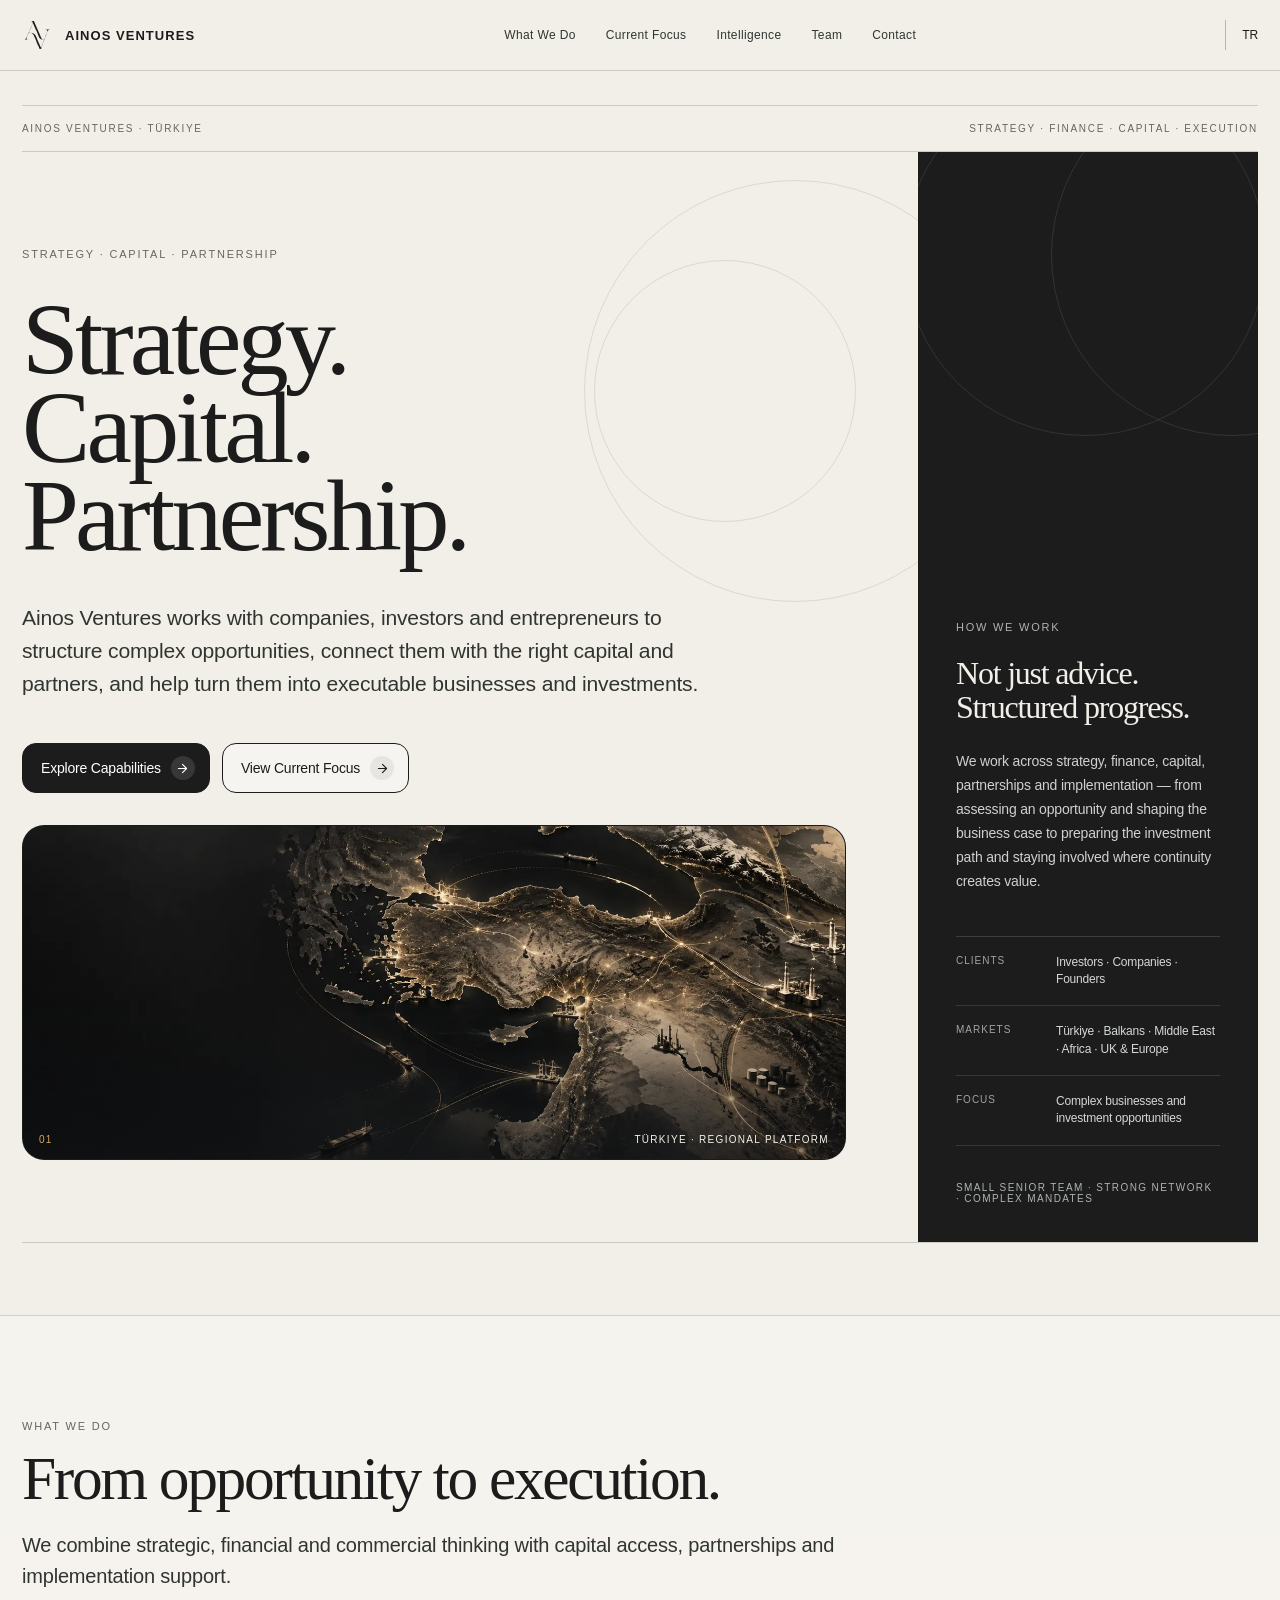
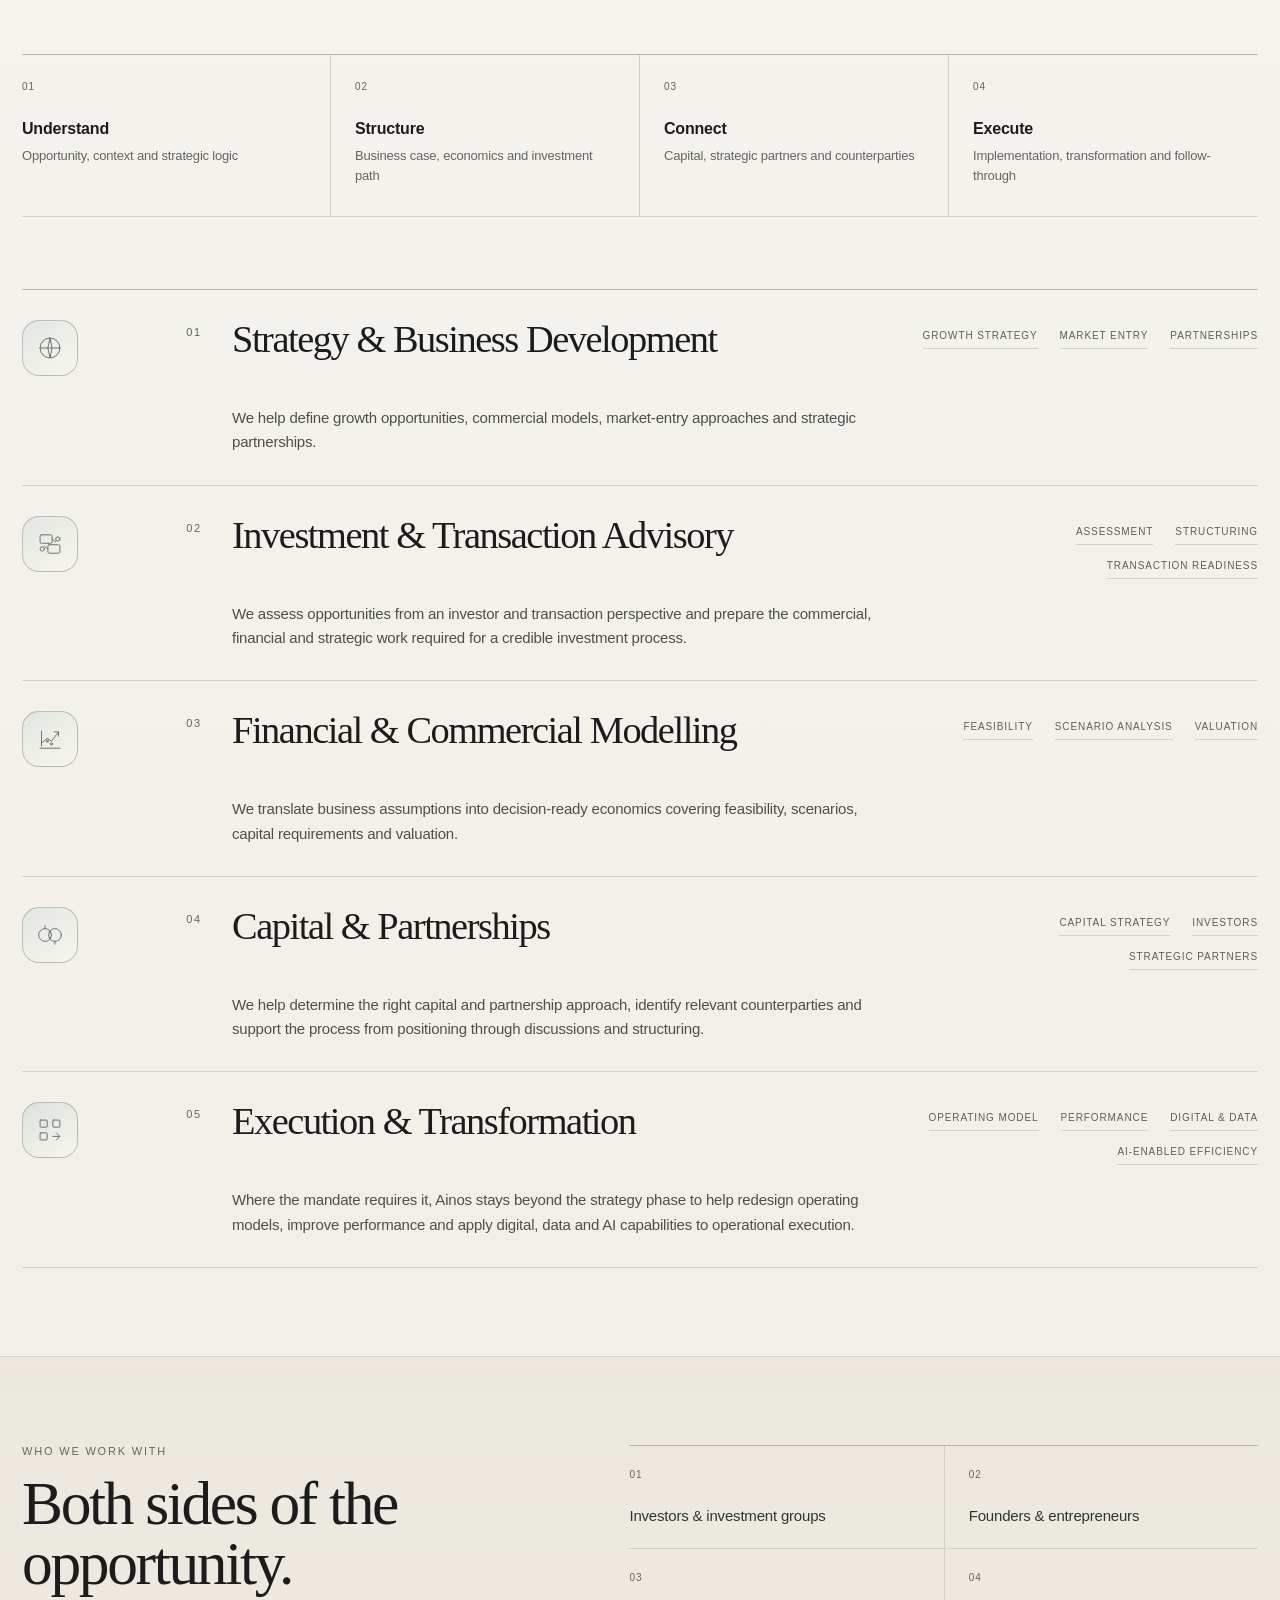
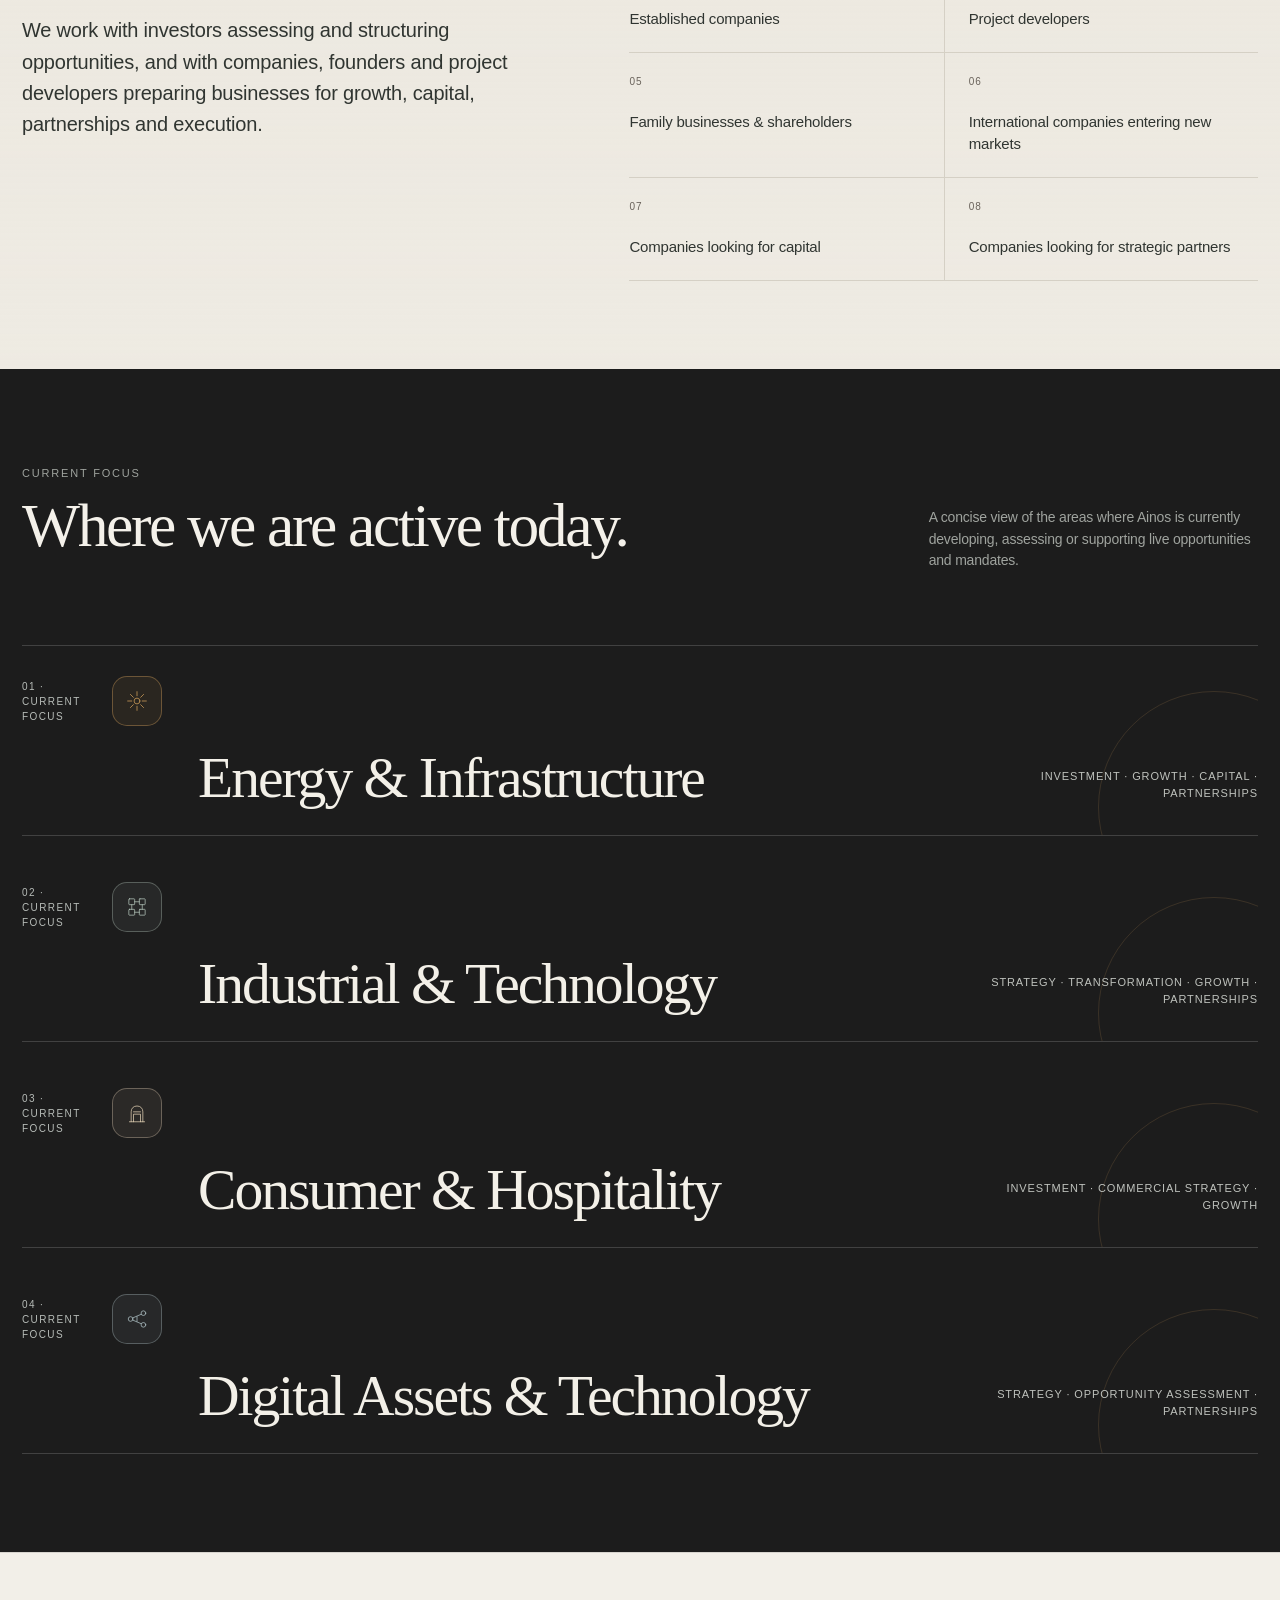
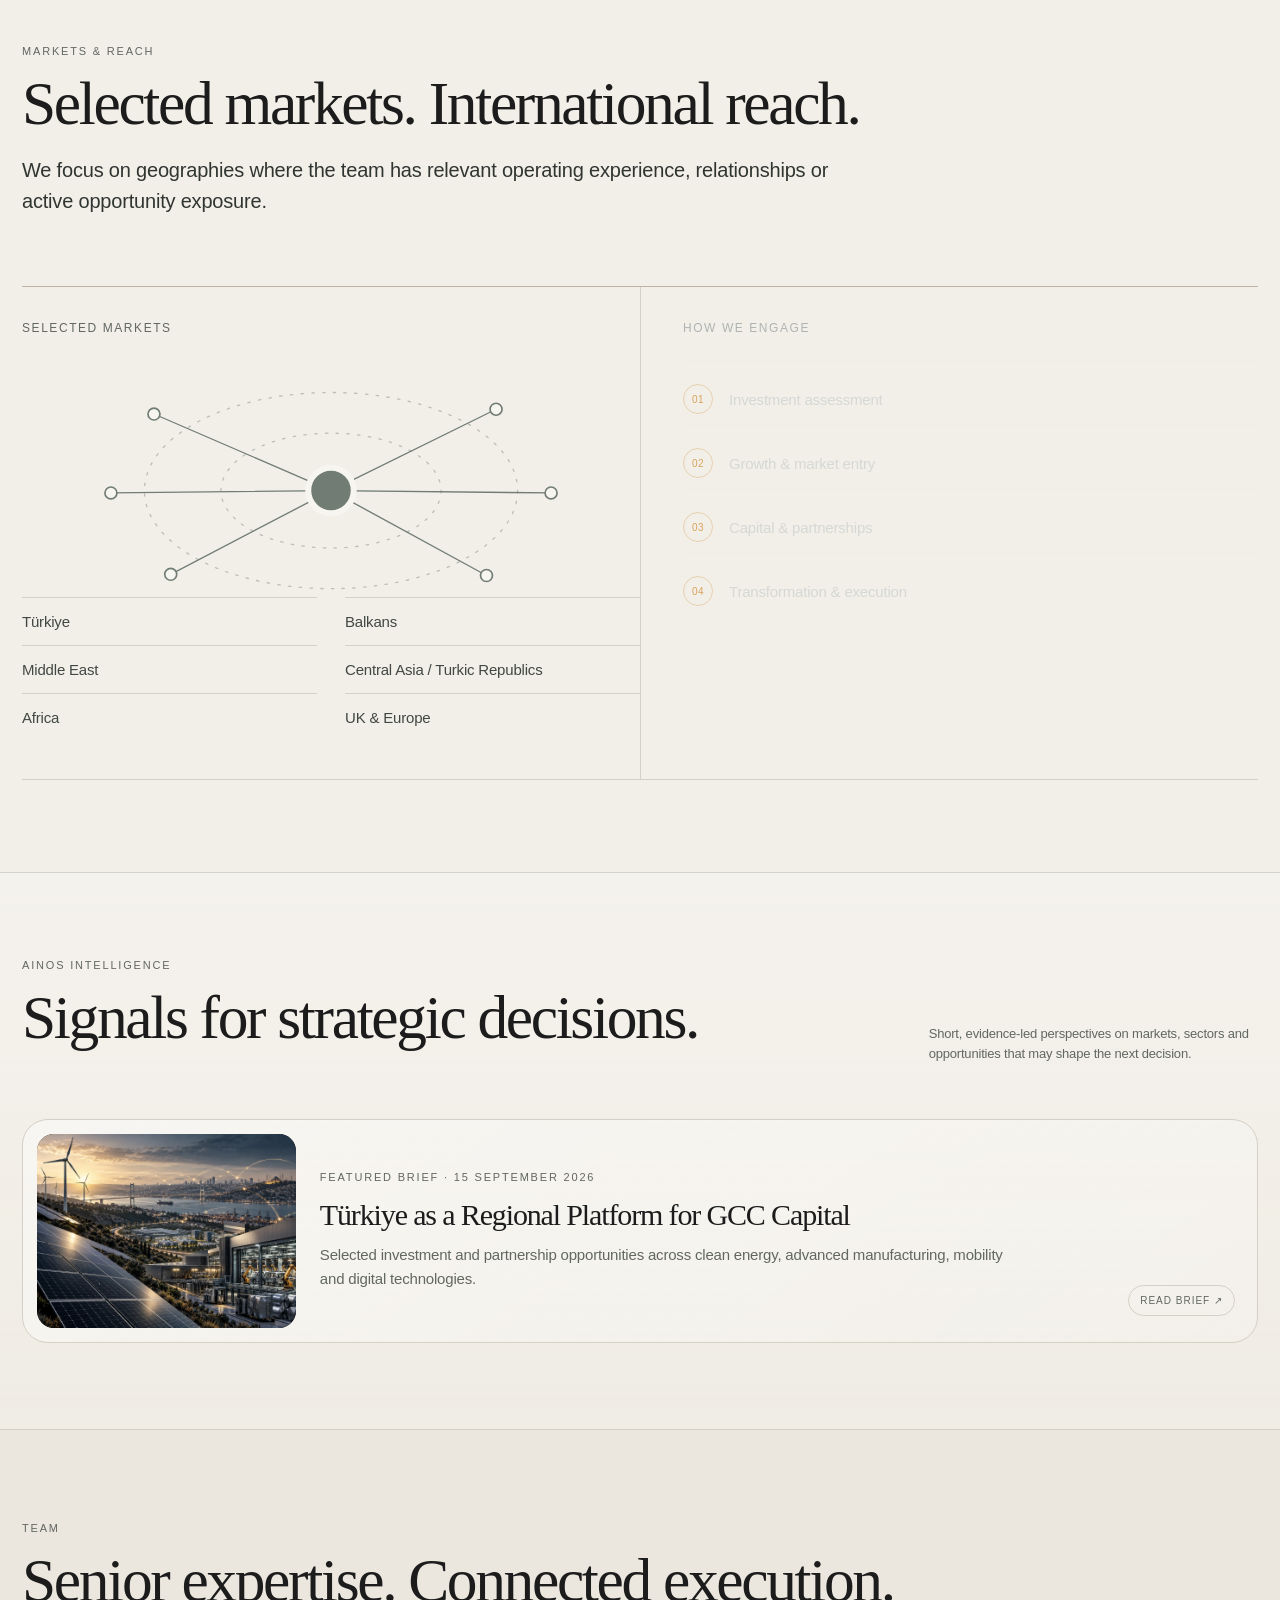
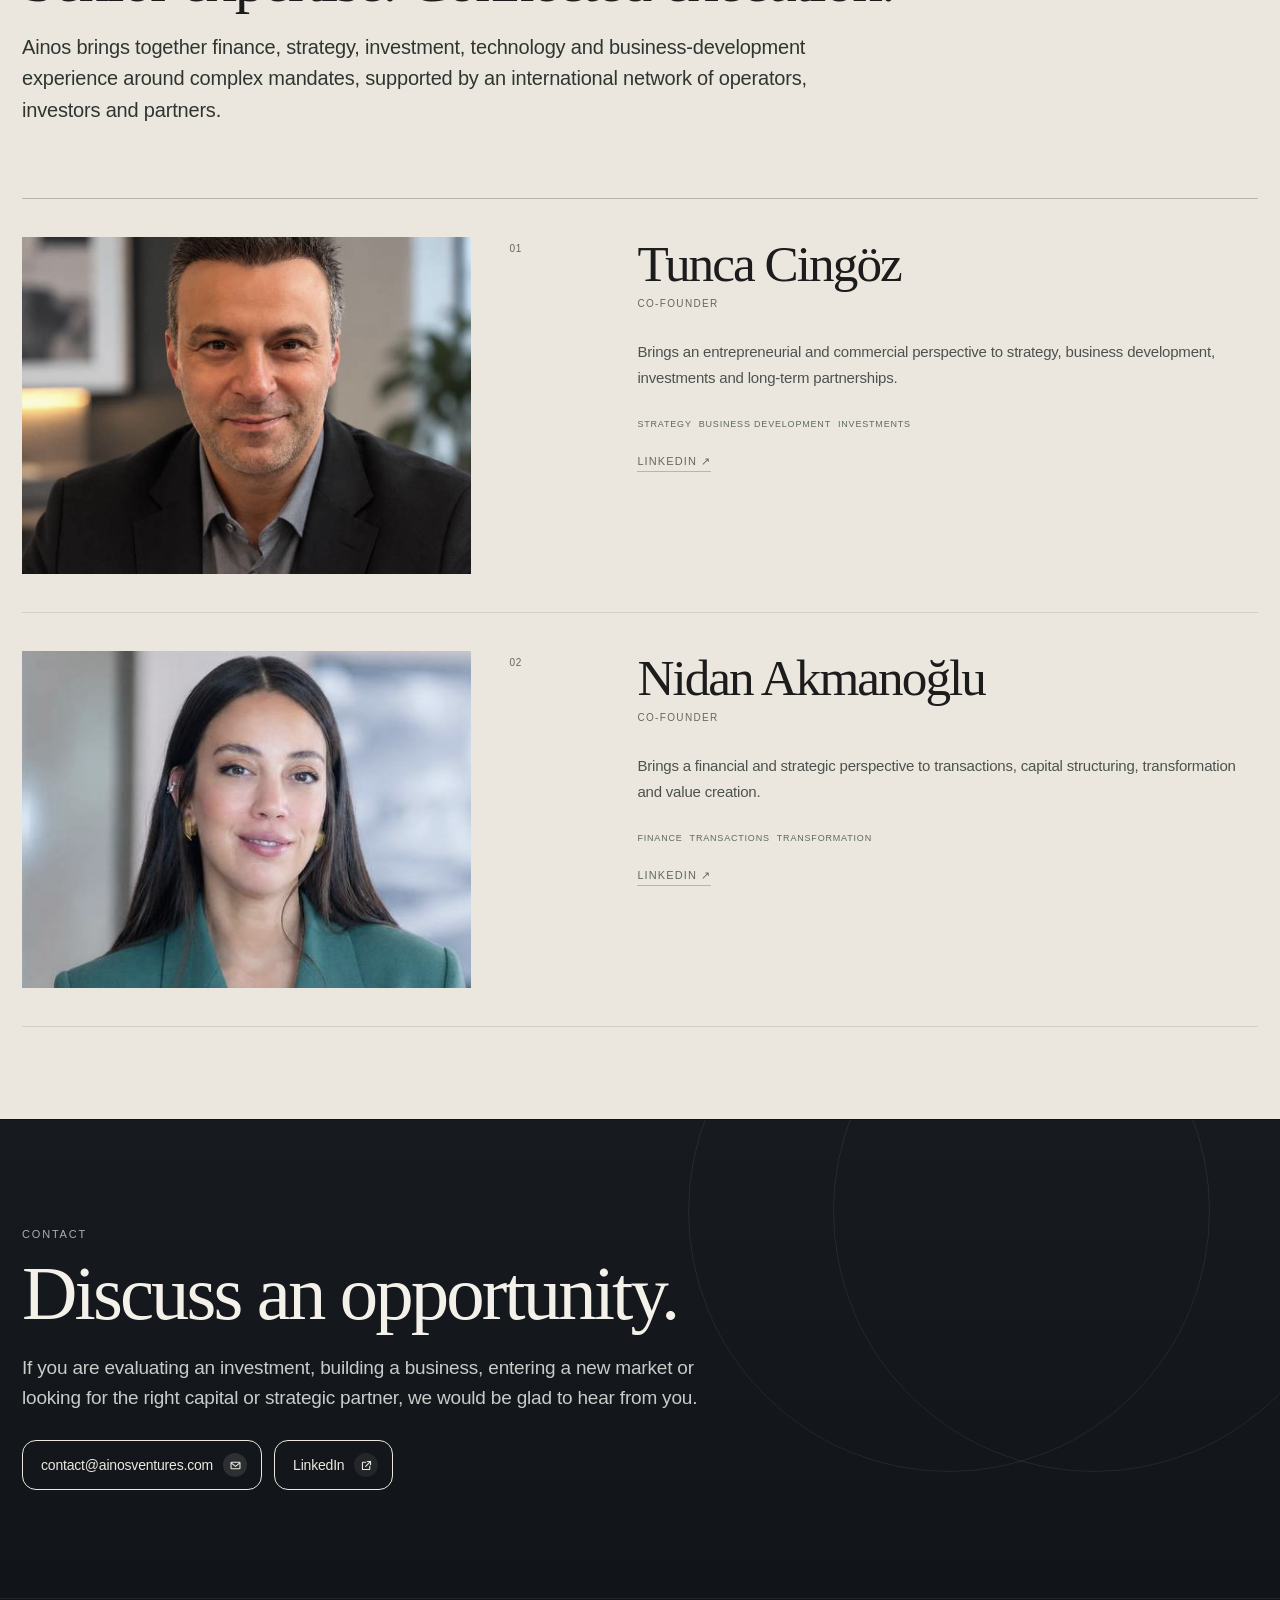
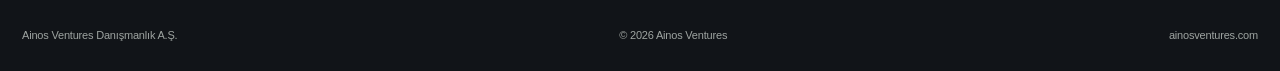
==== commit 5c6d3346: "Improve Markets and Reach visual hierarchy" ====
--- a/en/index.html
+++ b/en/index.html
@@ -139,9 +139,9 @@
       <div class="section-kicker">Markets & reach</div>
       <h2 class="serif">Selected markets. International reach.</h2>
       <p class="lead">We focus on geographies where the team has relevant operating experience, relationships or active opportunity exposure.</p>
-      <div class="focus-grid">
-        <div class="panel reveal"><div class="panel-title">Selected markets</div><div class="pills"><span class="pill">Türkiye</span><span class="pill">Balkans</span><span class="pill">Middle East</span><span class="pill">Central Asia / Turkic Republics</span><span class="pill">Africa</span><span class="pill">UK & Europe</span></div></div>
-        <div class="panel reveal"><div class="panel-title">How we engage</div><div class="focus-list"><div>Investment assessment</div><div>Growth & market entry</div><div>Capital & partnerships</div><div>Transformation & execution</div></div></div>
+      <div class="focus-grid market-grid">
+        <div class="panel market-panel reveal"><div class="panel-title">Selected markets</div><div class="market-orbit" aria-hidden="true"><svg viewBox="0 0 520 220" focusable="false"><path d="M260 110 112 46M260 110 398 42M260 110 444 112M260 110 390 181M260 110 126 180M260 110 76 112"></path><ellipse cx="260" cy="110" rx="92" ry="48"></ellipse><ellipse cx="260" cy="110" rx="156" ry="82"></ellipse><circle cx="260" cy="110" r="19"></circle><circle cx="112" cy="46" r="5"></circle><circle cx="398" cy="42" r="5"></circle><circle cx="444" cy="112" r="5"></circle><circle cx="390" cy="181" r="5"></circle><circle cx="126" cy="180" r="5"></circle><circle cx="76" cy="112" r="5"></circle></svg></div><div class="pills"><span class="pill">Türkiye</span><span class="pill">Balkans</span><span class="pill">Middle East</span><span class="pill">Central Asia / Turkic Republics</span><span class="pill">Africa</span><span class="pill">UK & Europe</span></div></div>
+        <div class="panel engagement-panel reveal"><div class="panel-title">How we engage</div><div class="focus-list engagement-list"><div>Investment assessment</div><div>Growth & market entry</div><div>Capital & partnerships</div><div>Transformation & execution</div></div></div>
       </div>
     </div>
   </section>
--- a/assets/css/site-enhancements.css
+++ b/assets/css/site-enhancements.css
@@ -28,6 +28,18 @@
 .focus-consumer .focus-card-icon{color:#e6d4b8;border-color:rgba(230,212,184,.34);background:rgba(230,212,184,.07)}
 .focus-digital .focus-card-icon{color:#b4c7cb;border-color:rgba(180,199,203,.34);background:rgba(180,199,203,.07)}
 .focus-card .work-role{font-size:12px;letter-spacing:.01em}
+.market-grid{align-items:stretch}
+.market-panel{background:linear-gradient(145deg,rgba(255,255,255,.5),rgba(255,255,255,.24))}
+.market-orbit{height:220px;margin:-8px -2px 18px;display:grid;place-items:center;color:var(--sage);opacity:.9}
+.market-orbit svg{width:100%;height:100%;overflow:visible;fill:none;stroke:currentColor;stroke-width:1.1;stroke-linecap:round;stroke-linejoin:round}
+.market-orbit ellipse{stroke:rgba(100,113,104,.42);stroke-dasharray:2 7}
+.market-orbit circle:first-of-type{fill:var(--sage);stroke:var(--paper);stroke-width:5}
+.market-orbit circle:not(:first-of-type){fill:var(--paper);stroke:currentColor;stroke-width:1.4}
+.engagement-panel{background:linear-gradient(155deg,#171b1f,#22292d);border-color:rgba(255,255,255,.1);color:#f3f0e8}
+.engagement-panel .panel-title{color:#aeb4b1}
+.engagement-list{grid-template-columns:1fr;gap:0;counter-reset:engagement}
+.engagement-list div{display:grid;grid-template-columns:34px 1fr;align-items:center;gap:12px;min-height:64px;padding:12px 0;border-top-color:rgba(255,255,255,.14);color:#d5d8d4;font-size:15px}
+.engagement-list div:before{content:counter(engagement,decimal-leading-zero);counter-increment:engagement;display:grid;place-items:center;width:28px;height:28px;border:1px solid rgba(216,164,93,.42);border-radius:50%;color:#d8a45d;font-size:10px;letter-spacing:.04em}
 .focus-title{font-size:clamp(28px,2.5vw,38px);line-height:1.02;font-weight:500;margin:0;letter-spacing:-.035em}
 .person-link{display:inline-flex;align-items:center;gap:7px;margin-top:16px;font-size:11px;text-transform:uppercase;letter-spacing:.1em;color:var(--muted);width:max-content;border-bottom:1px solid var(--line-strong);padding-bottom:3px}
 .person-link:hover{color:var(--ink)}
@@ -100,6 +112,8 @@
   .focus-card .work-topline{display:flex;align-items:flex-start;justify-items:initial}
   .focus-card-icon{width:46px;height:46px;border-radius:14px}
   .focus-card-icon svg{width:25px;height:25px}
+  .market-orbit{height:180px;margin-top:-2px}
+  .engagement-list div{min-height:58px}
   .work-topline{display:grid;justify-items:start}
   .work-status{white-space:normal}
   .work-metric{font-size:39px;margin-top:26px}
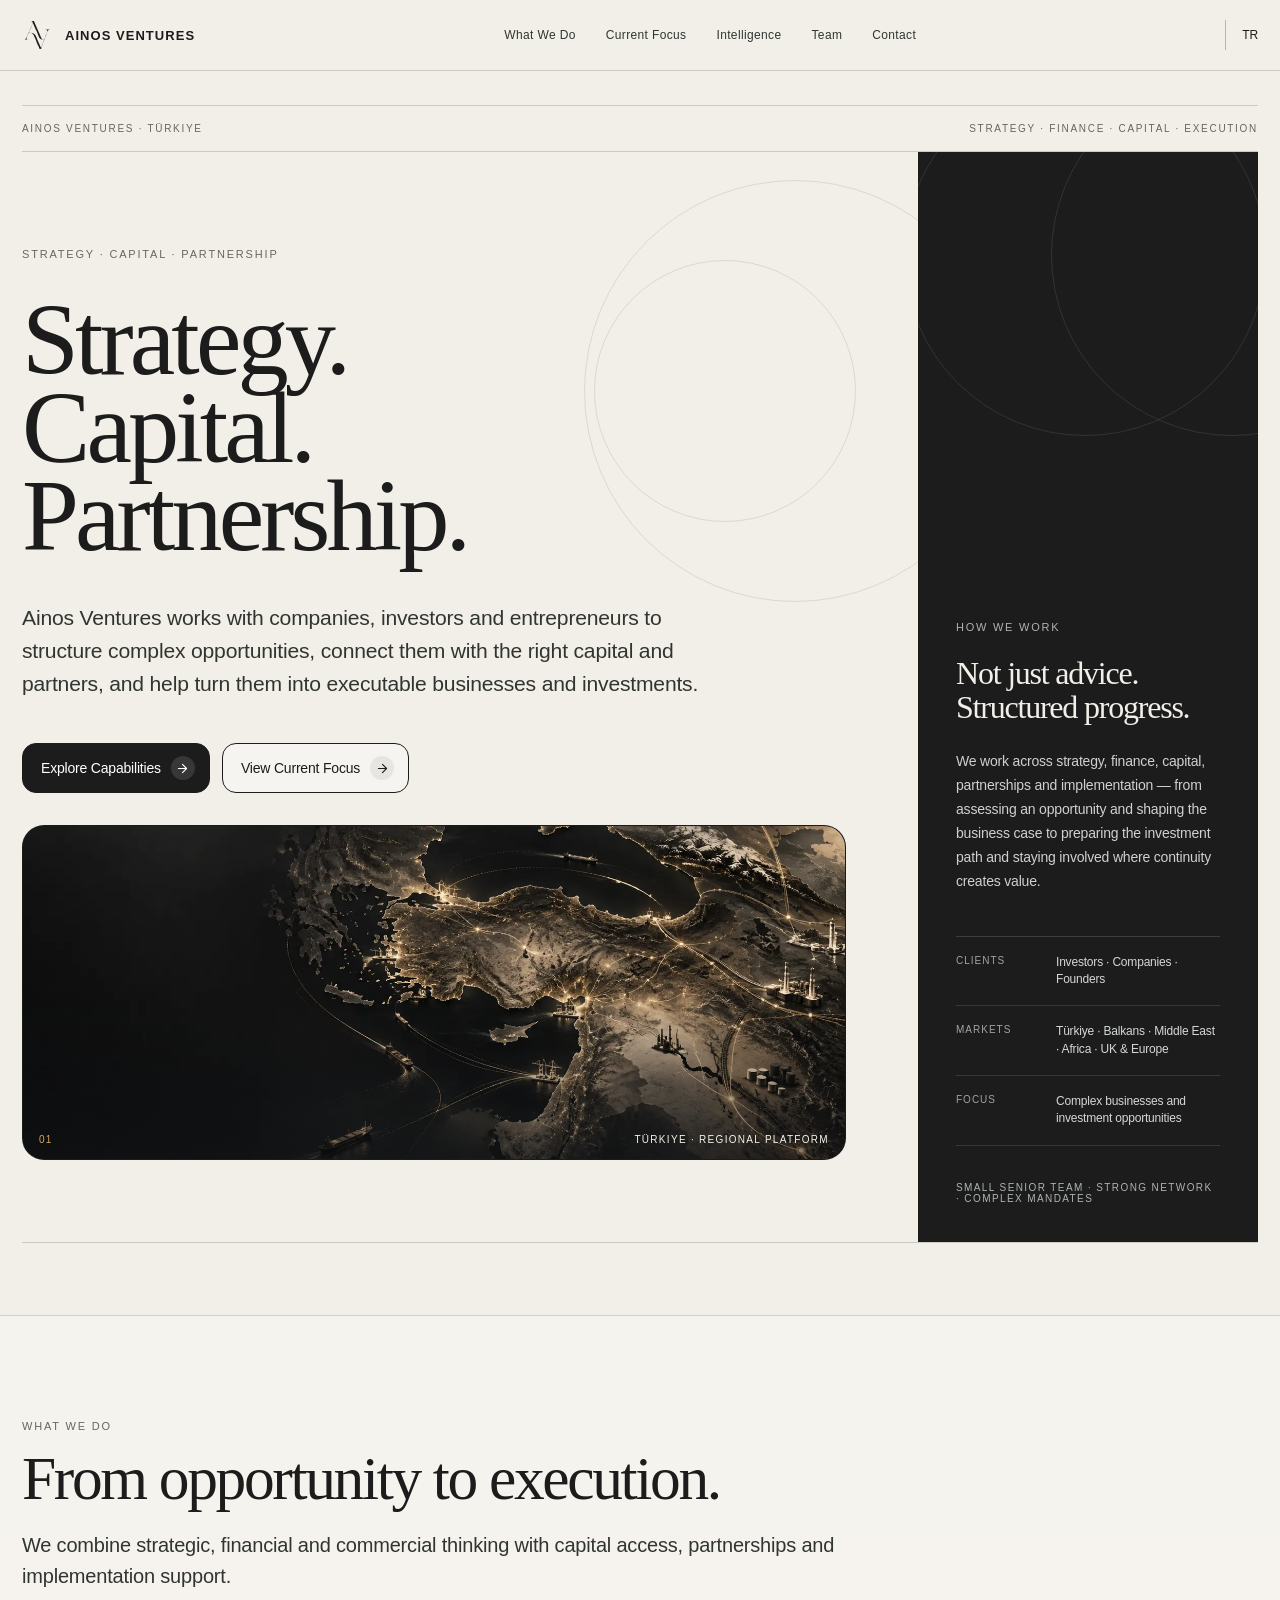
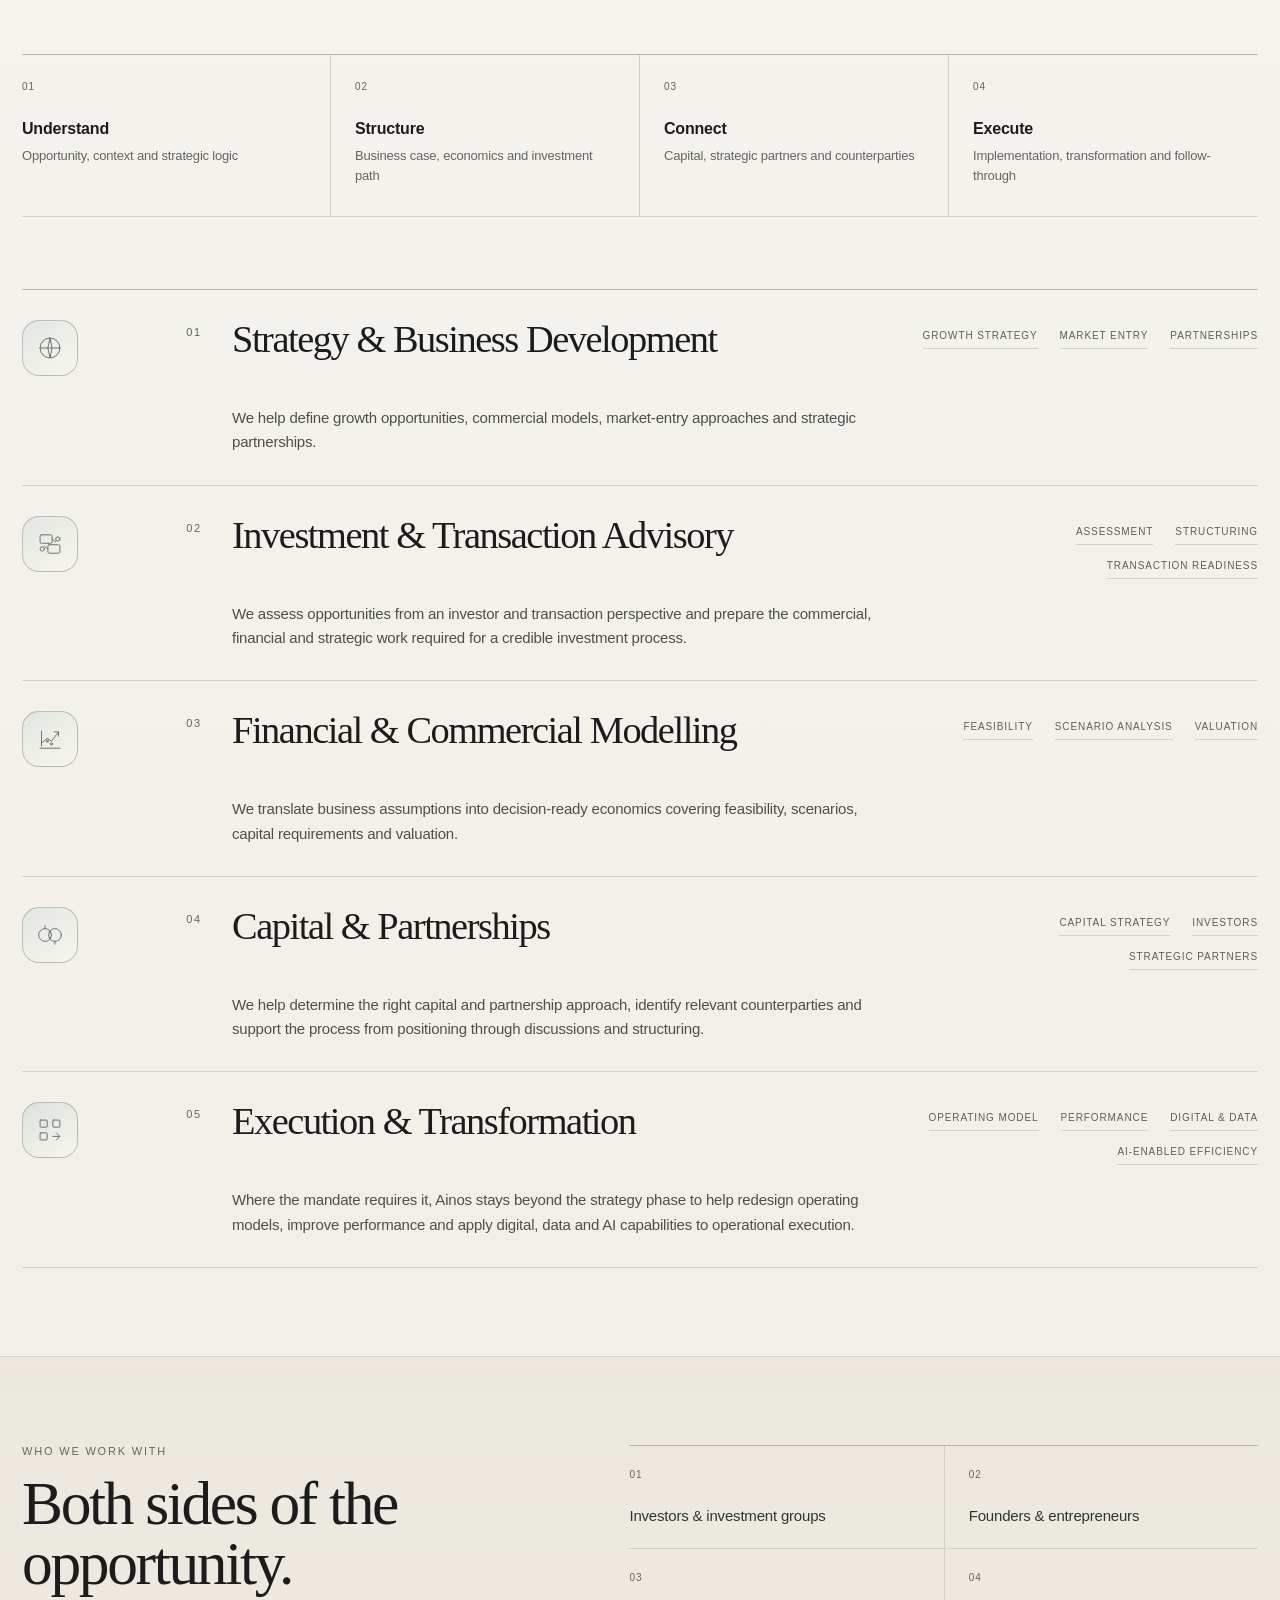
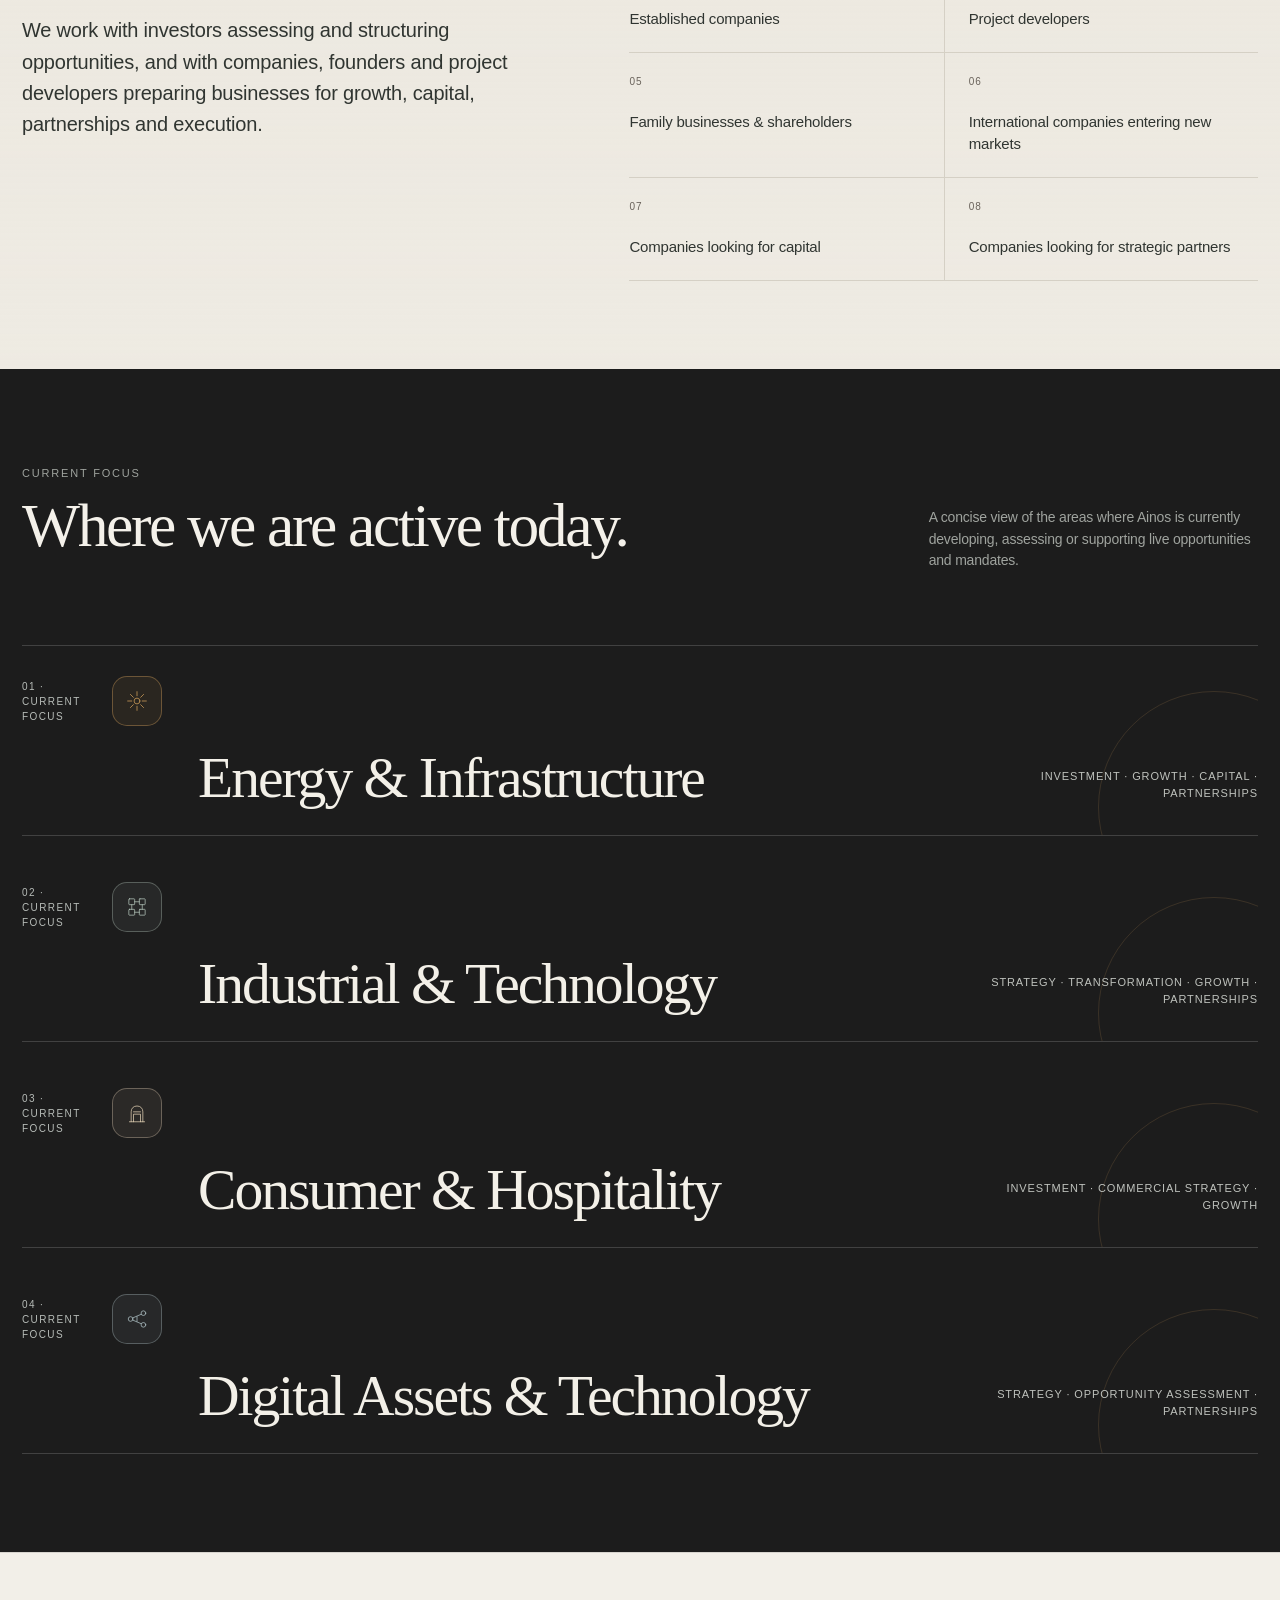
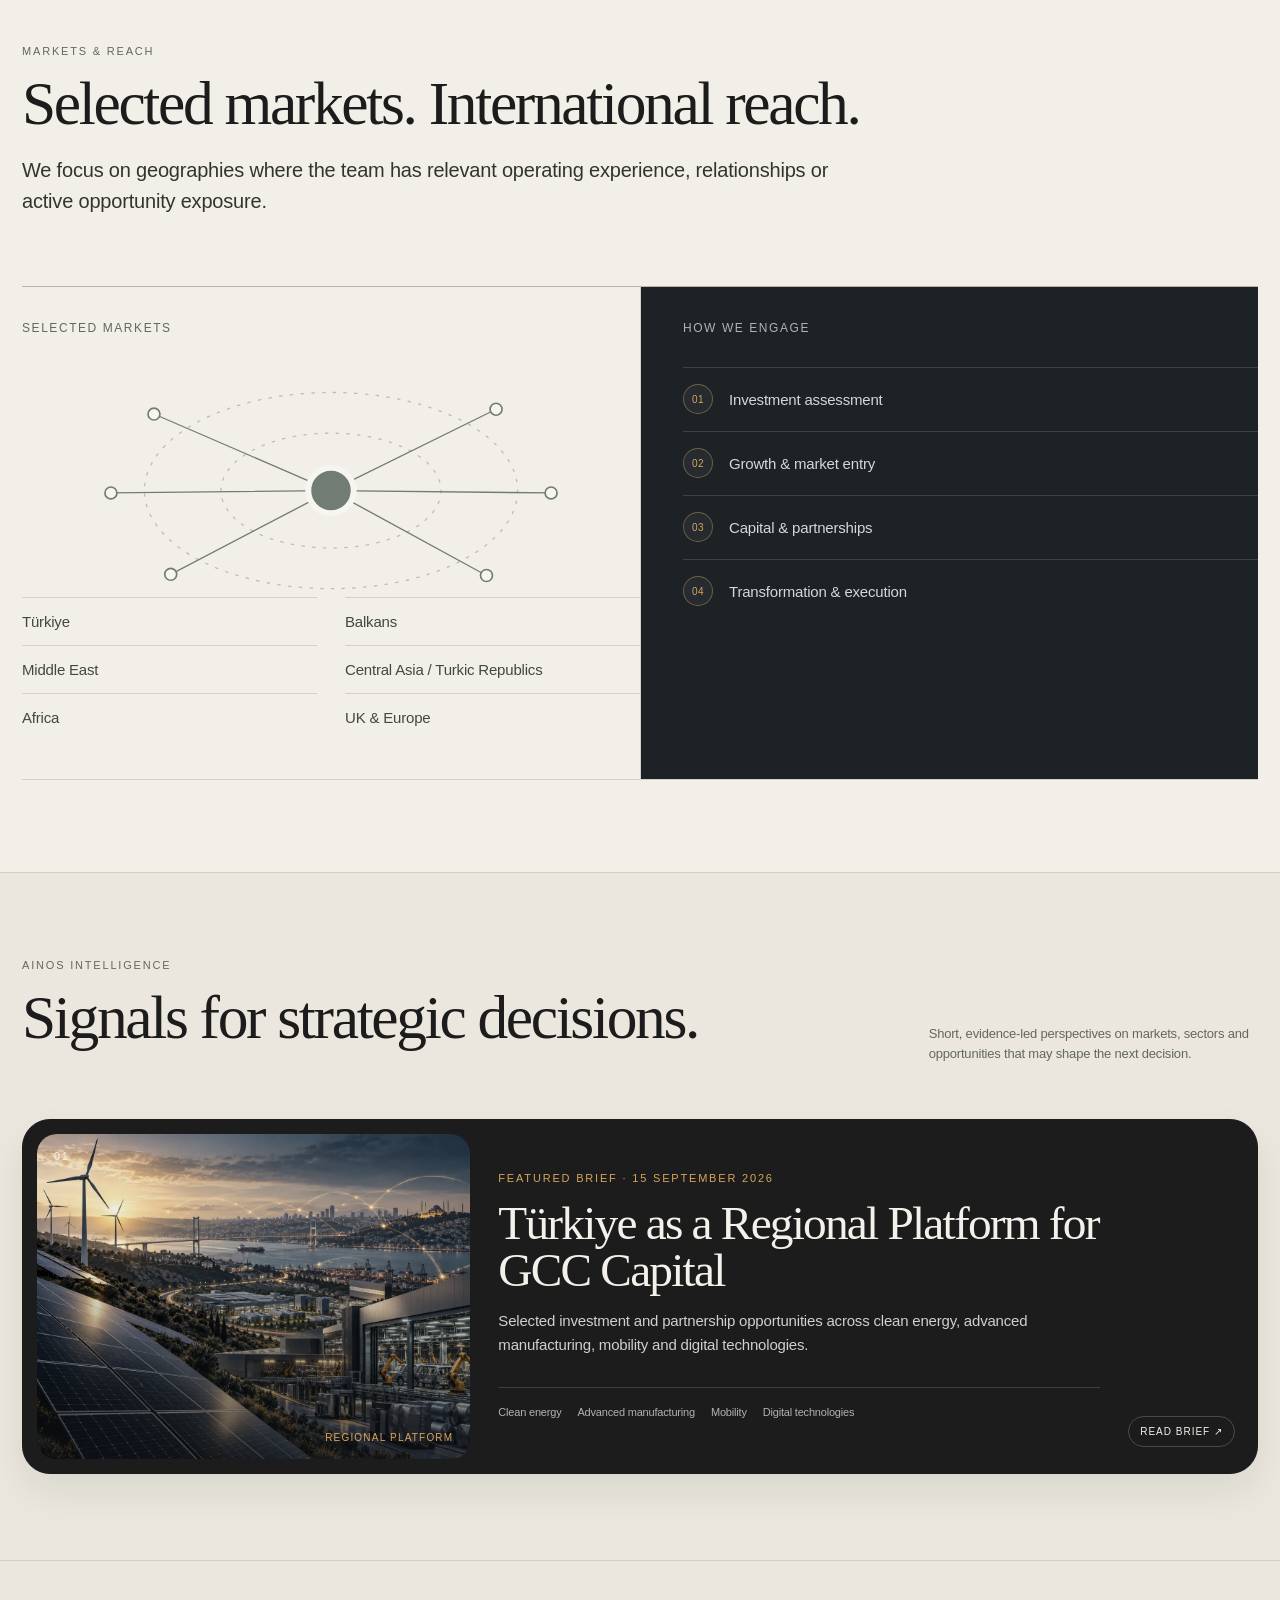
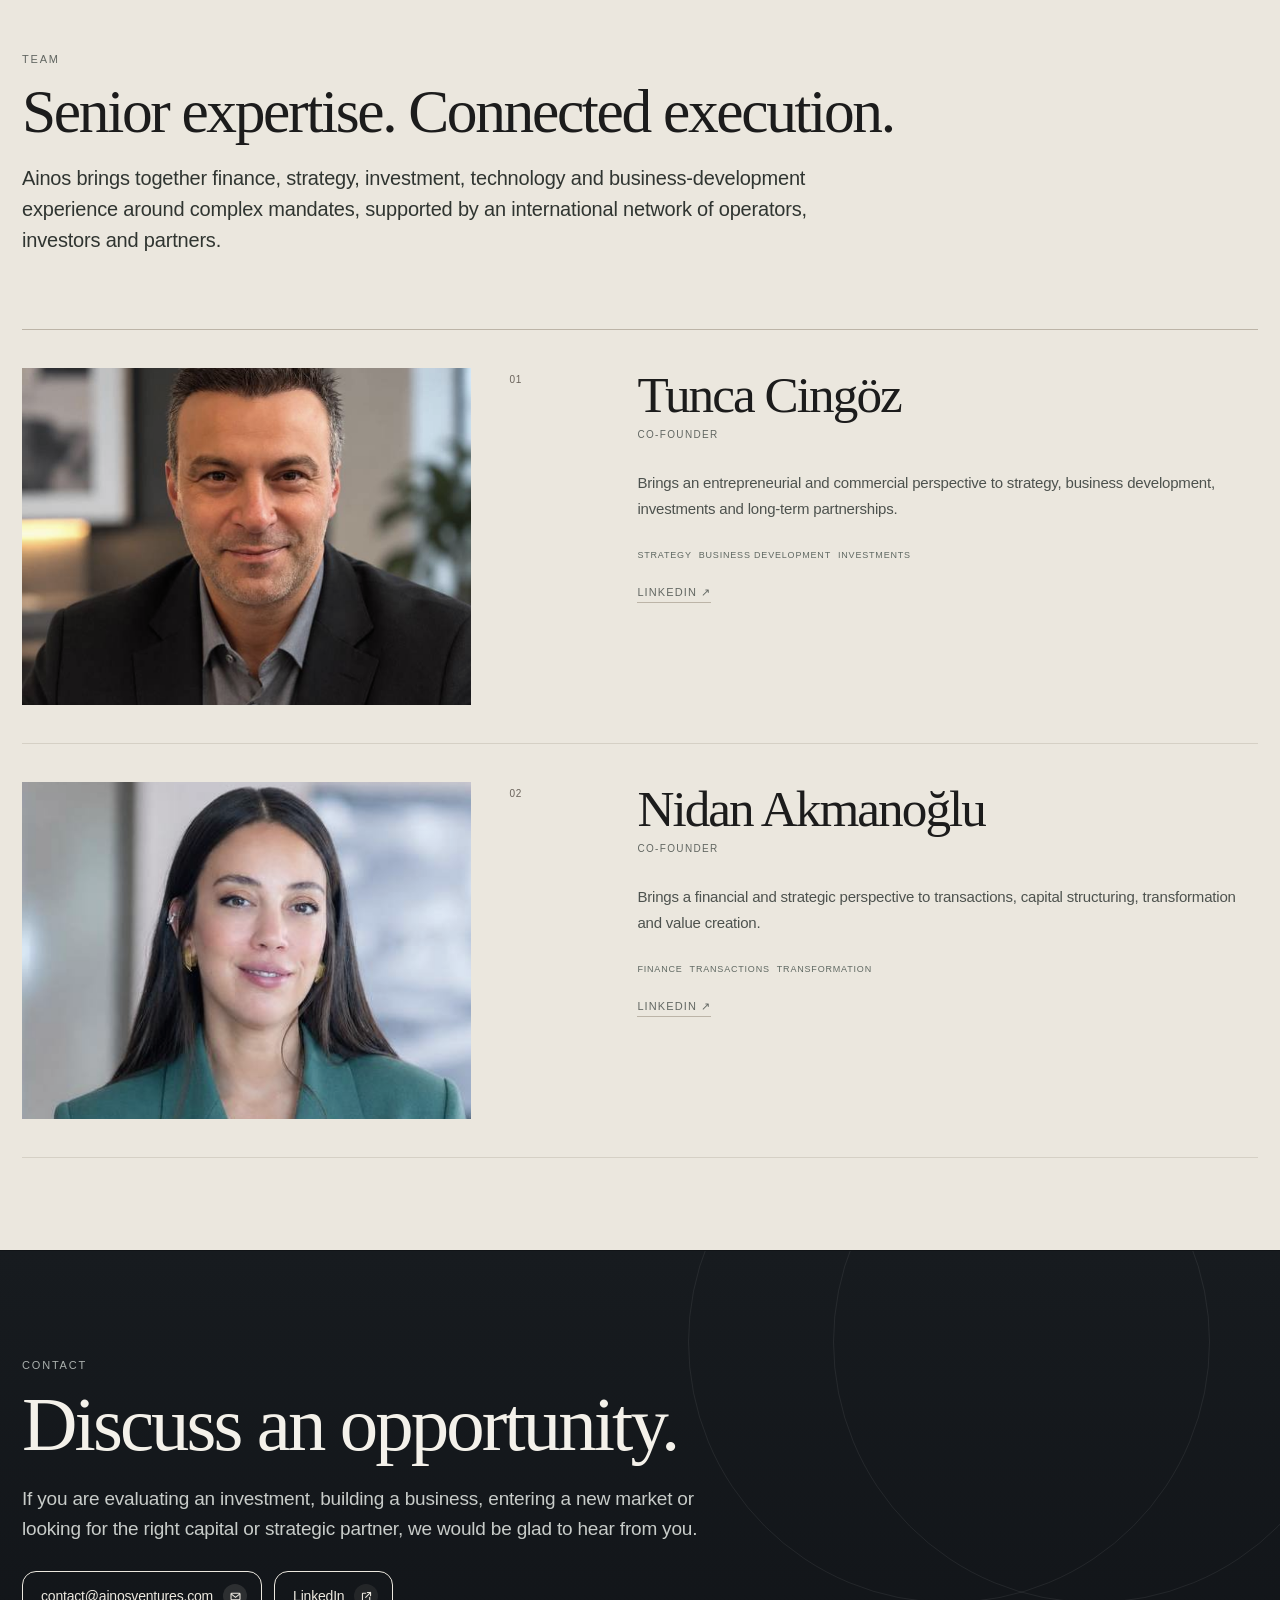
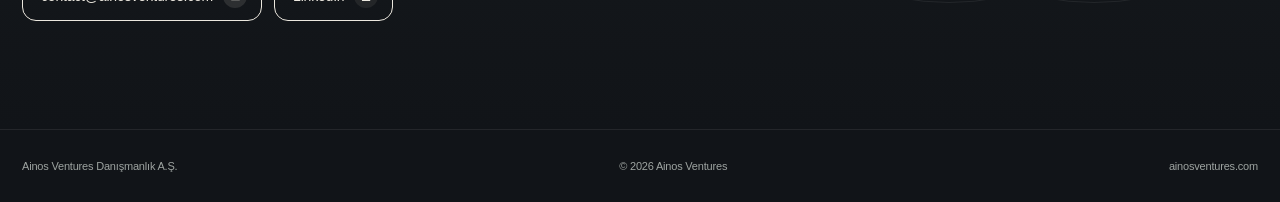
==== commit 26699dea: "refine: give Intelligence a stronger editorial spread" ====
--- a/en/index.html
+++ b/en/index.html
@@ -156,8 +156,10 @@
       <a class="insight-card insight-link reveal" href="/en/intelligence/turkiye-regional-platform/">
         <div class="insight-card-media">
           <img src="/assets/images/intelligence-infrastructure.webp" alt="" width="1200" height="900" loading="lazy" decoding="async">
+          <span class="insight-card-index">01</span>
+          <span class="insight-card-media-label">Regional platform</span>
         </div>
-        <div><div class="section-kicker">Featured brief · 15 September 2026</div><h3 class="serif">Türkiye as a Regional Platform for GCC Capital</h3><p>Selected investment and partnership opportunities across clean energy, advanced manufacturing, mobility and digital technologies.</p></div>
+        <div class="insight-card-copy"><div class="section-kicker">Featured brief · 15 September 2026</div><h3 class="serif">Türkiye as a Regional Platform for GCC Capital</h3><p>Selected investment and partnership opportunities across clean energy, advanced manufacturing, mobility and digital technologies.</p><div class="insight-card-topics"><span>Clean energy</span><span>Advanced manufacturing</span><span>Mobility</span><span>Digital technologies</span></div></div>
         <span class="insight-badge">Read brief ↗</span>
       </a>
     </div>
--- a/assets/css/site-enhancements.css
+++ b/assets/css/site-enhancements.css
@@ -35,11 +35,11 @@
 .market-orbit ellipse{stroke:rgba(100,113,104,.42);stroke-dasharray:2 7}
 .market-orbit circle:first-of-type{fill:var(--sage);stroke:var(--paper);stroke-width:5}
 .market-orbit circle:not(:first-of-type){fill:var(--paper);stroke:currentColor;stroke-width:1.4}
-.engagement-panel{background:linear-gradient(155deg,#171b1f,#22292d);border-color:rgba(255,255,255,.1);color:#f3f0e8}
+.engagement-panel{background:#1c2226!important;border-color:rgba(255,255,255,.1);color:#f3f0e8}
 .engagement-panel .panel-title{color:#aeb4b1}
 .engagement-list{grid-template-columns:1fr;gap:0;counter-reset:engagement}
 .engagement-list div{display:grid;grid-template-columns:34px 1fr;align-items:center;gap:12px;min-height:64px;padding:12px 0;border-top-color:rgba(255,255,255,.14);color:#d5d8d4;font-size:15px}
-.engagement-list div:before{content:counter(engagement,decimal-leading-zero);counter-increment:engagement;display:grid;place-items:center;width:28px;height:28px;border:1px solid rgba(216,164,93,.42);border-radius:50%;color:#d8a45d;font-size:10px;letter-spacing:.04em}
+.engagement-list div:before{content:counter(engagement,decimal-leading-zero);counter-increment:engagement;display:grid;place-items:center;width:28px;height:28px;border:1px solid rgba(216,164,93,.42);border-radius:50%;background:#252b2e;color:#d8a45d;font-size:10px;letter-spacing:.04em}
 .focus-title{font-size:clamp(28px,2.5vw,38px);line-height:1.02;font-weight:500;margin:0;letter-spacing:-.035em}
 .person-link{display:inline-flex;align-items:center;gap:7px;margin-top:16px;font-size:11px;text-transform:uppercase;letter-spacing:.1em;color:var(--muted);width:max-content;border-bottom:1px solid var(--line-strong);padding-bottom:3px}
 .person-link:hover{color:var(--ink)}
@@ -264,6 +264,37 @@
   main > section#contact{padding-top:88px;padding-bottom:88px}
 }
 
+/* Intelligence: turn the featured brief into an editorial cover spread. */
+main > section#intelligence{background:#ebe7de}
+main > section#intelligence .section-note{max-width:380px}
+main > section#intelligence .insight-card{grid-template-columns:minmax(260px,.72fr) minmax(0,1fr) auto;align-items:stretch;padding:14px;gap:28px;background:#1c1c1c;border-color:#1c1c1c;border-radius:28px;color:#f4f1ea;overflow:hidden;box-shadow:0 18px 38px rgba(17,20,23,.08)}
+main > section#intelligence .insight-card-media{position:relative;min-height:300px;border-radius:20px;background:#111418}
+main > section#intelligence .insight-card-media:after{content:"";position:absolute;inset:0;background:linear-gradient(180deg,rgba(17,20,23,.08) 38%,rgba(17,20,23,.68) 100%);pointer-events:none}
+main > section#intelligence .insight-card-index{position:absolute;z-index:1;top:16px;left:17px;font-size:11px;letter-spacing:.14em;color:#f4f1ea}
+main > section#intelligence .insight-card-media-label{position:absolute;z-index:1;right:17px;bottom:16px;font-size:10px;letter-spacing:.12em;text-transform:uppercase;color:#d8a45d}
+main > section#intelligence .insight-card-copy{align-self:center;padding:16px 0}
+main > section#intelligence .insight-card-copy .section-kicker{color:#d8a45d}
+main > section#intelligence .insight-card h3{font-size:clamp(34px,3.7vw,56px);line-height:.98;margin:10px 0 16px;max-width:620px;color:#f4f1ea}
+main > section#intelligence .insight-card p{color:#cdd1cf;max-width:620px}
+main > section#intelligence .insight-card-topics{display:flex;flex-wrap:wrap;gap:8px 16px;margin-top:30px;padding-top:17px;border-top:1px solid rgba(255,255,255,.15);max-width:620px}
+main > section#intelligence .insight-card-topics span{font-size:11px;line-height:1.4;color:#aeb4b1}
+main > section#intelligence .insight-badge{align-self:end;margin:12px 8px 12px 0;border-color:rgba(255,255,255,.2);color:#f4f1ea}
+main > section#intelligence .insight-link:hover{box-shadow:0 22px 44px rgba(17,20,23,.14)}
+main > section#intelligence .insight-link:focus-visible{outline-color:#d8a45d}
+@media(max-width:900px){
+  main > section#intelligence .insight-card{grid-template-columns:minmax(170px,.7fr) minmax(0,1fr);gap:20px}
+  main > section#intelligence .insight-card-media{min-height:220px}
+  main > section#intelligence .insight-badge{grid-column:2;justify-self:start;margin:0 0 6px}
+}
+@media(max-width:650px){
+  main > section#intelligence .insight-card{grid-template-columns:1fr;padding:10px;border-radius:22px;gap:0}
+  main > section#intelligence .insight-card-media{min-height:0;aspect-ratio:16/10;border-radius:16px}
+  main > section#intelligence .insight-card-copy{padding:24px 8px 12px}
+  main > section#intelligence .insight-card h3{font-size:clamp(34px,10vw,47px)}
+  main > section#intelligence .insight-card-topics{margin-top:24px}
+  main > section#intelligence .insight-badge{grid-column:auto;margin:0 8px 8px;justify-self:start}
+}
+
 /* Capability icon and control refinement */
 .btn{gap:10px;min-height:50px;padding:0 14px 0 18px;border-radius:14px}
 .btn-icon{width:24px;height:24px;display:grid;place-items:center;flex:0 0 auto;border-radius:50%;background:rgba(255,255,255,.12);transition:transform .18s ease,background .18s ease}
